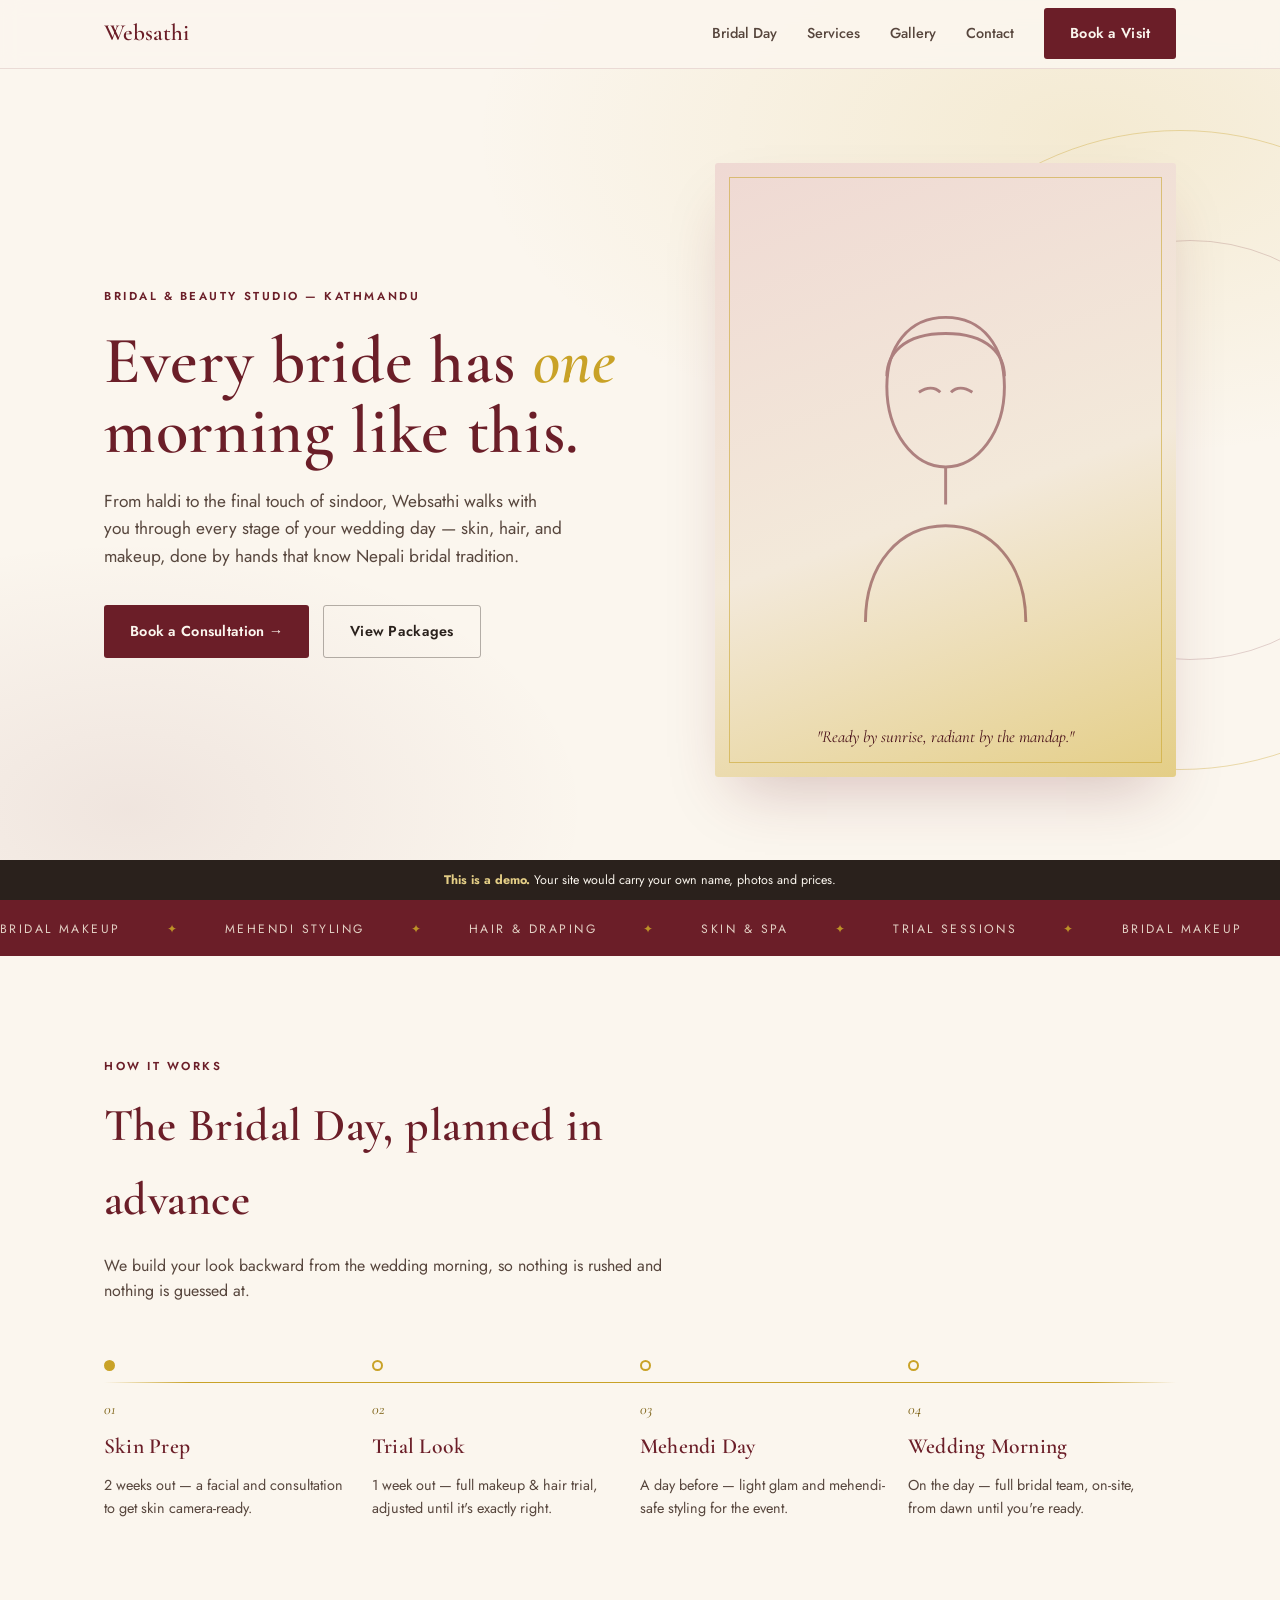
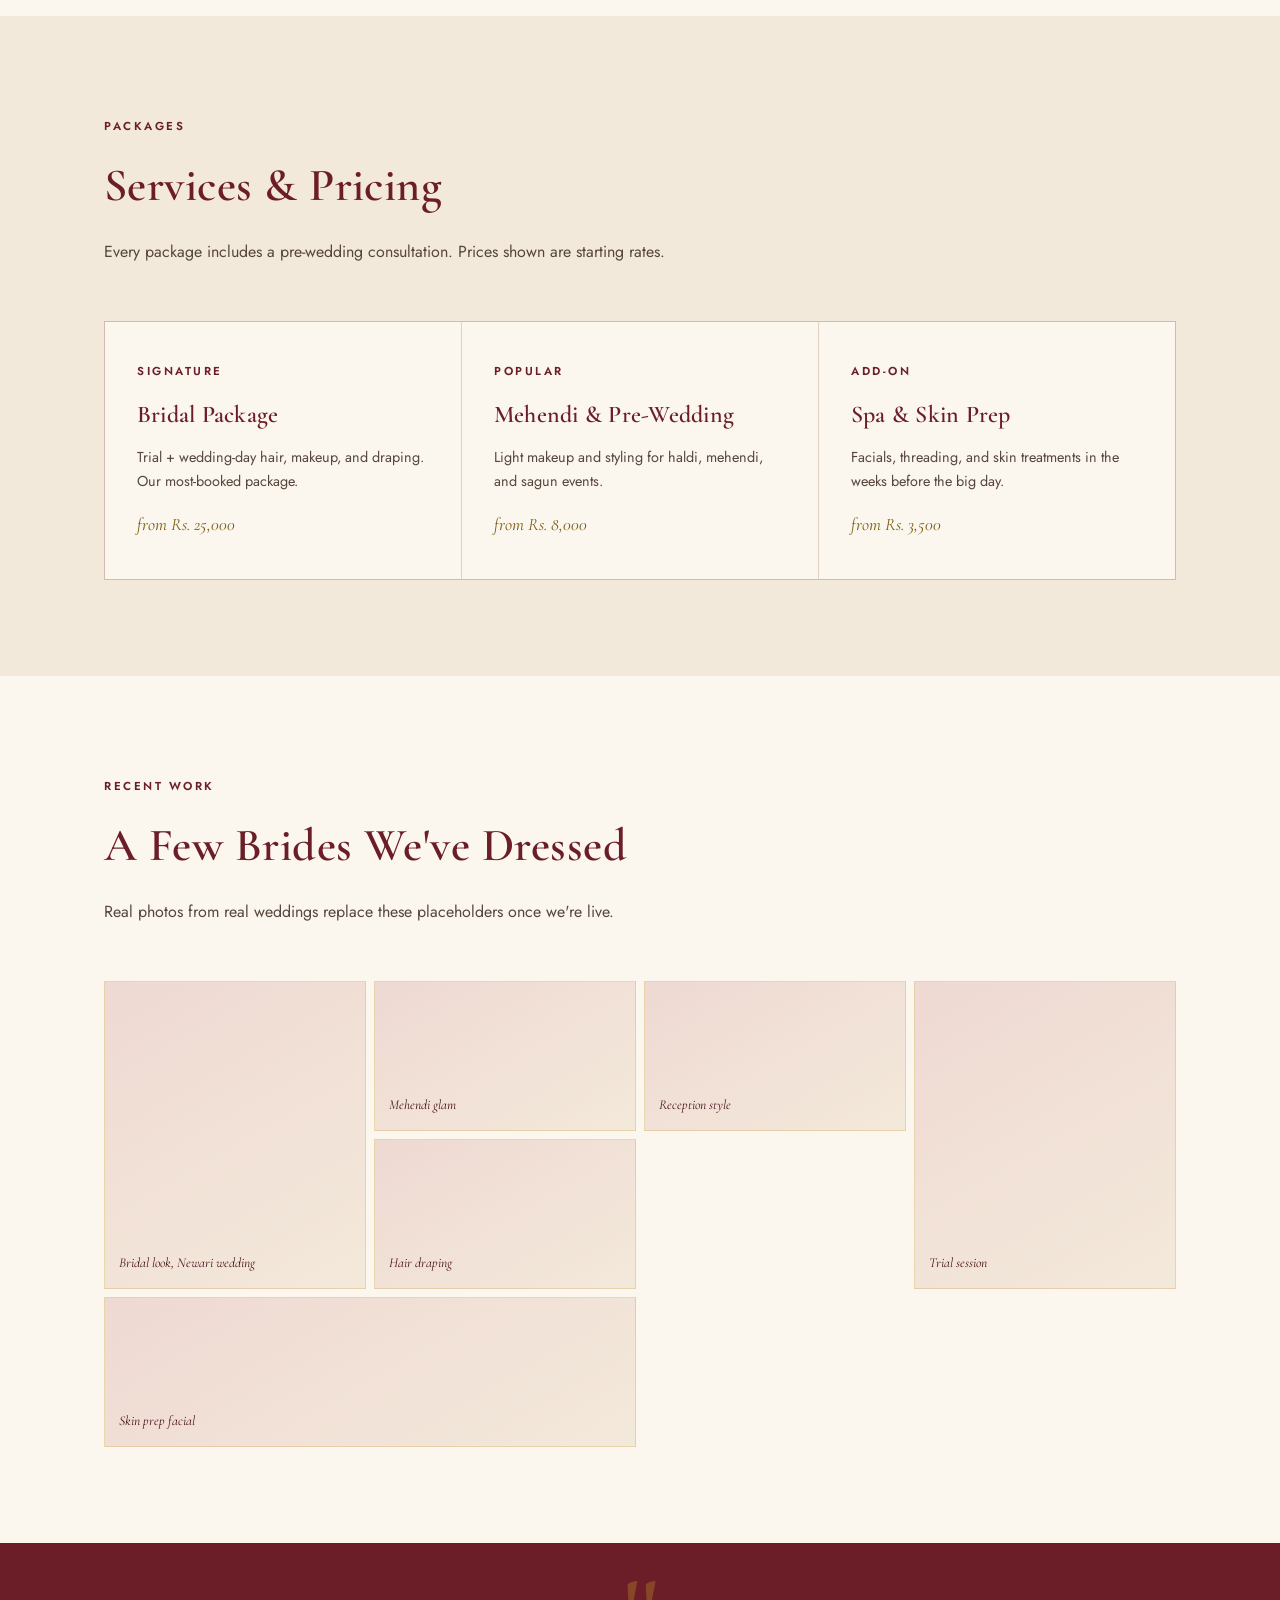
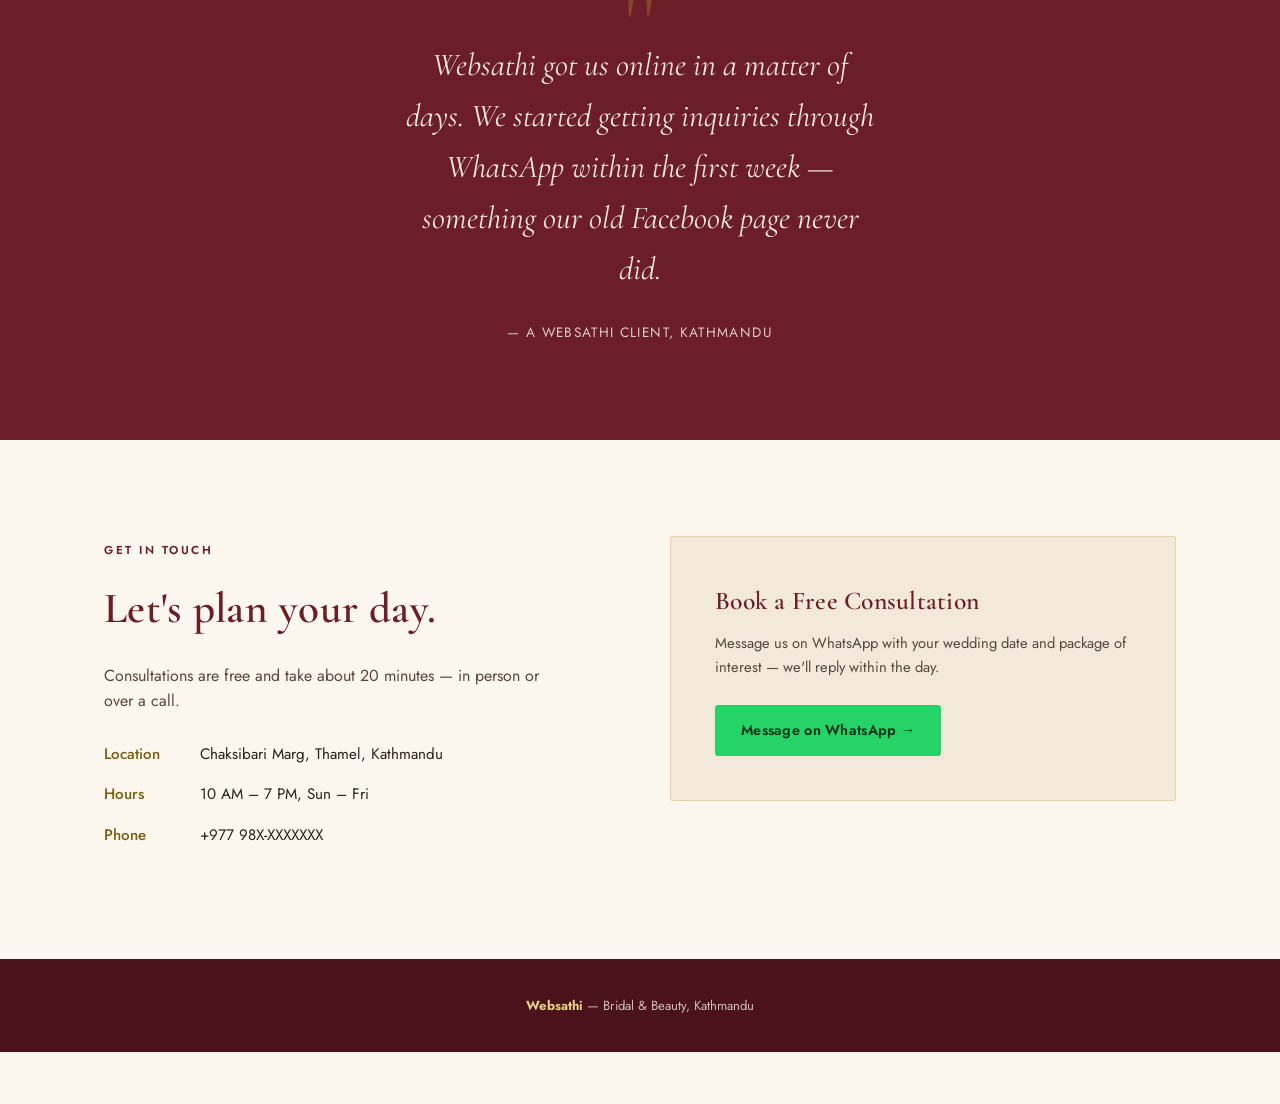
==== index.html @ e90a273a "Rebuild the demo sites on a shared design and motion system The four sites had drifted into four cop" ====
<!DOCTYPE html>
<html lang="en">
<head>
<meta charset="UTF-8">
<meta name="viewport" content="width=device-width, initial-scale=1.0">
<title>Websathi — Bridal &amp; Beauty, Kathmandu</title>
<meta name="description" content="Bridal makeup, hair and skin prep in Kathmandu. Book a free consultation on WhatsApp.">
<meta property="og:type" content="website">
<meta property="og:title" content="Websathi — Bridal &amp; Beauty, Kathmandu">
<meta property="og:description" content="Bridal makeup, hair and skin prep in Kathmandu. Book a free consultation on WhatsApp.">
<meta property="og:url" content="https://utkarshsinghug22-hash.github.io/websathi-demo/">
<meta property="og:image" content="https://utkarshsinghug22-hash.github.io/websathi-demo/preview.png">
<meta property="og:image:width" content="1200">
<meta property="og:image:height" content="630">
<meta property="og:locale" content="en_NP">
<meta name="twitter:card" content="summary_large_image">
<meta name="twitter:title" content="Websathi — Bridal &amp; Beauty, Kathmandu">
<meta name="twitter:description" content="Bridal makeup, hair and skin prep in Kathmandu. Book a free consultation on WhatsApp.">
<meta name="twitter:image" content="https://utkarshsinghug22-hash.github.io/websathi-demo/preview.png">
<meta name="theme-color" content="#6B1E28">
<link rel="icon" href="data:image/svg+xml,<svg xmlns='http://www.w3.org/2000/svg' viewBox='0 0 32 32'><rect width='32' height='32' rx='6' fill='%236B1E28'/><text x='16' y='23' font-size='19' font-family='Georgia,serif' fill='%23C9A227' text-anchor='middle'>W</text></svg>">
<link rel="preconnect" href="https://fonts.googleapis.com">
<link rel="preconnect" href="https://fonts.gstatic.com" crossorigin>
<link href="https://fonts.googleapis.com/css2?family=Cormorant+Garamond:ital,wght@0,400;0,500;0,600;1,500&family=Jost:wght@300;400;500;600&display=swap" rel="stylesheet">
<link rel="stylesheet" href="assets/websathi.css">
<style>
  :root{
    /* Palette — wine and gold, the colours of a Nepali wedding invitation. */
    --accent:#C9A227;
    /* Same gold, dark enough to read at 15px. The bright gold measured
       2.25:1 on ivory — fine as a 1px rule, not as text. */
    --accent-text:#7A5E10;
    --accent-soft:#E4CE86;
    --accent-deep:#6B1E28;
    --accent-deepest:#4A121A;
    --surface:#FBF6EE;
    --surface-warm:#F3E9DA;
    --surface-blur:rgba(251,246,238,.9);
    --blush:#EFD9D3;
    --ink:#2A211C;
    /* Was opacity on --ink, which dropped body copy under 4.5:1.
       A real colour keeps the tone and passes contrast. */
    --ink-soft:#57463D;
    --hairline:rgba(107,30,40,.12);
    --hairline-strong:rgba(42,33,28,.34);
  }
  body{background:var(--surface);color:var(--ink);font-family:'Jost',sans-serif;}
  h1,h2,h3{font-family:'Cormorant Garamond',serif;font-weight:600;letter-spacing:.01em;}
  .logo{font-family:'Cormorant Garamond',serif;font-size:1.45rem;font-weight:600;color:var(--accent-deep);}
  .logo span{color:var(--accent);}

  .hero{
    position:relative;display:flex;align-items:center;
    min-height:100svh;               /* svh, not vh — vh is wrong under the iOS address bar */
    padding:112px 0 72px;overflow:hidden;
    background:
      radial-gradient(ellipse 80% 60% at 85% 15%, rgba(201,162,39,.14), transparent 60%),
      radial-gradient(ellipse 60% 50% at 10% 90%, rgba(107,30,40,.08), transparent 60%),
      var(--surface);
  }
  .hero-ring{
    position:absolute;width:640px;height:640px;
    border:1px solid rgba(201,162,39,.35);border-radius:50%;
    right:-220px;top:50%;transform:translateY(-50%) scale(.9);
    opacity:0;animation:ringIn 1.2s var(--ease-out) .2s forwards;
  }
  .hero-ring.small{width:420px;height:420px;right:-120px;
    border-color:rgba(107,30,40,.18);animation-delay:.35s;}
  @keyframes ringIn{to{opacity:1;transform:translateY(-50%) scale(1);}}

  .hero-grid{display:grid;grid-template-columns:1.1fr .9fr;gap:48px;align-items:center;position:relative;z-index:2;}
  .hero h1{font-size:clamp(2.5rem,5.2vw,4.4rem);line-height:1.05;color:var(--accent-deep);margin:18px 0 22px;}
  .hero h1 em{font-style:italic;color:var(--accent);}
  .lede{font-size:1.08rem;color:var(--ink-soft);max-width:46ch;margin-bottom:34px;}

  /* The placeholder earns its space by suggesting a portrait rather than
     sitting empty — a blank rectangle is the weakest possible answer to
     "would my salon look good on this?". */
  .hero-visual{
    position:relative;aspect-ratio:3/4;border-radius:3px;overflow:hidden;
    background:linear-gradient(160deg,var(--blush) 0%,var(--surface-warm) 55%,var(--accent-soft) 100%);
    box-shadow:0 30px 60px -20px rgba(107,30,40,.25);
    display:flex;align-items:flex-end;justify-content:center;
  }
  .hero-visual::before{content:'';position:absolute;inset:14px;border:1px solid rgba(201,162,39,.55);z-index:2;}
  .hero-figure{position:absolute;inset:0;display:grid;place-items:center;opacity:.5;}
  .hero-figure svg{width:58%;height:auto;color:var(--accent-deep);}
  .hero-visual-caption{
    font-family:'Cormorant Garamond',serif;font-style:italic;font-size:1.05rem;
    color:var(--accent-deepest);padding:26px;text-align:center;position:relative;z-index:3;
  }

  .strip{background:var(--accent-deep);color:var(--surface-warm);}
  .strip-inner span{opacity:.88;}
  .strip-inner span::after{content:'✦';margin-left:46px;color:var(--accent);}

  .section-head{max-width:60ch;margin-bottom:56px;}
  .section-head h2{font-size:clamp(2rem,3.6vw,2.9rem);color:var(--accent-deep);margin-top:12px;}
  .section-head p{color:var(--ink-soft);margin-top:16px;}

  .timeline{position:relative;display:grid;grid-template-columns:repeat(4,1fr);}
  .timeline::before{content:'';position:absolute;top:22px;left:0;right:0;height:1px;
    background:linear-gradient(90deg,transparent,var(--accent) 8%,var(--accent) 92%,transparent);}
  .tl-item{position:relative;padding-right:20px;}
  .tl-dot{width:11px;height:11px;border-radius:50%;background:var(--surface);
    border:2px solid var(--accent);position:relative;z-index:2;margin-bottom:26px;}
  .tl-item:first-child .tl-dot{background:var(--accent);}
  .tl-num{font-family:'Cormorant Garamond',serif;font-style:italic;color:var(--accent-text);font-size:.95rem;}
  .tl-item h3{font-size:1.35rem;color:var(--accent-deep);margin:8px 0 10px;}
  .tl-item p{font-size:.9rem;color:var(--ink-soft);}

  .services{display:grid;grid-template-columns:repeat(3,1fr);gap:1px;
    background:var(--hairline);border:1px solid var(--hairline);}
  .service-card{background:var(--surface);padding:40px 32px;
    transition:background-color var(--dur-hover) var(--ease-out);}
  @media (hover:hover) and (pointer:fine){.service-card:hover{background:var(--surface-warm);}}
  .service-card .eyebrow{margin-bottom:16px;display:block;}
  .service-card h3{font-size:1.5rem;color:var(--accent-deep);margin-bottom:12px;}
  .service-card p{font-size:.9rem;color:var(--ink-soft);margin-bottom:18px;}
  .service-price{font-family:'Cormorant Garamond',serif;font-size:1.1rem;color:var(--accent-text);font-style:italic;}

  .gallery{display:grid;grid-template-columns:repeat(4,1fr);grid-auto-rows:150px;gap:8px;}
  .g-block{background:linear-gradient(150deg,var(--blush),var(--surface-warm));
    display:flex;align-items:flex-end;padding:14px;
    font-family:'Cormorant Garamond',serif;font-style:italic;color:var(--accent-deepest);
    font-size:.85rem;border:1px solid rgba(201,162,39,.25);}
  .g-block:nth-child(1){grid-row:span 2;}
  .g-block:nth-child(4){grid-row:span 2;}
  .g-block:nth-child(6){grid-column:span 2;}

  .testimonial{background:var(--accent-deep);color:var(--surface-warm);padding:96px 0;text-align:center;position:relative;}
  .testimonial::before{content:'"';font-family:'Cormorant Garamond',serif;font-size:8rem;
    color:var(--accent);opacity:.3;position:absolute;top:16px;left:50%;transform:translateX(-50%);line-height:1;}
  .testimonial blockquote{font-family:'Cormorant Garamond',serif;font-style:italic;
    font-size:clamp(1.4rem,2.6vw,2rem);max-width:34ch;margin:0 auto 24px;position:relative;z-index:2;}
  .testimonial cite{font-size:.85rem;letter-spacing:.1em;text-transform:uppercase;opacity:.85;font-style:normal;}

  .contact-grid{display:grid;grid-template-columns:1fr 1fr;gap:60px;align-items:start;}
  .contact-info h2{color:var(--accent-deep);font-size:clamp(2rem,3.4vw,2.7rem);margin:12px 0 20px;}
  .contact-info p{color:var(--ink-soft);margin-bottom:28px;max-width:44ch;}
  .info-line{display:flex;gap:14px;margin-bottom:16px;font-size:.95rem;}
  .info-line .lbl{color:var(--accent-text);font-weight:500;min-width:82px;}
  .contact-card{background:var(--surface-warm);border:1px solid rgba(201,162,39,.3);padding:44px;border-radius:3px;}
  .contact-card h3{color:var(--accent-deep);font-size:1.6rem;margin-bottom:10px;}
  .contact-card p{color:var(--ink-soft);font-size:.92rem;margin-bottom:26px;}

  footer{background:var(--accent-deepest);color:rgba(251,246,238,.75);padding:36px 0;text-align:center;font-size:.82rem;}
  footer strong{color:var(--accent-soft);}

  @media(max-width:860px){
    /* The headline leads on mobile. Previously the visual was order:-1, so a
       phone opened on an empty decorative panel with the h1 below the fold —
       and a phone is where every one of these links is opened. */
    .hero{min-height:auto;padding:104px 0 56px;}
    .hero-grid{grid-template-columns:1fr;gap:36px;}
    .hero-visual{max-width:320px;margin:0;}
    .hero-ring{display:none;}
    .timeline{grid-template-columns:1fr 1fr;row-gap:36px;}
    .timeline::before{display:none;}
    .services{grid-template-columns:1fr;}
    .gallery{grid-template-columns:repeat(2,1fr);}
    .g-block:nth-child(6){grid-column:span 1;}
    .contact-grid{grid-template-columns:1fr;gap:40px;}
    .contact-card{padding:32px;}
  }
  @media (prefers-reduced-motion:reduce){
    /* Without this the rings stay at opacity:0 forever. */
    .hero-ring{animation:none;opacity:1;transform:translateY(-50%) scale(1);}
  }
</style>
</head>
<body>

<header>
  <div class="wrap nav">
    <div class="logo">Websathi</div>
    <button class="nav-toggle" aria-label="Menu" aria-expanded="false" aria-controls="nav-links">
      <svg class="icon-open" viewBox="0 0 24 24" fill="none" stroke="currentColor" stroke-width="1.8" stroke-linecap="round"><path d="M3 6h18M3 12h18M3 18h18"/></svg>
      <svg class="icon-close" viewBox="0 0 24 24" fill="none" stroke="currentColor" stroke-width="1.8" stroke-linecap="round"><path d="M6 6l12 12M18 6L6 18"/></svg>
    </button>
    <nav class="nav-links" id="nav-links">
      <a href="#bridal-day">Bridal Day</a>
      <a href="#services">Services</a>
      <a href="#gallery">Gallery</a>
      <a href="#contact">Contact</a>
      <a href="#contact" class="btn btn-solid">Book a Visit</a>
    </nav>
  </div>
</header>

<section class="hero">
  <div class="hero-ring"></div>
  <div class="hero-ring small"></div>
  <div class="wrap hero-grid">
    <div>
      <span class="eyebrow">Bridal &amp; Beauty Studio — Kathmandu</span>
      <h1>Every bride has <em>one</em> morning like this.</h1>
      <p class="lede">From haldi to the final touch of sindoor, Websathi walks with you through every stage of your wedding day — skin, hair, and makeup, done by hands that know Nepali bridal tradition.</p>
      <div style="display:flex;gap:14px;flex-wrap:wrap;">
        <a href="#contact" class="btn btn-solid">Book a Consultation →</a>
        <a href="#services" class="btn btn-ghost">View Packages</a>
      </div>
    </div>
    <div class="hero-visual">
      <div class="hero-figure" aria-hidden="true">
        <svg viewBox="0 0 100 130" fill="none" stroke="currentColor" stroke-width="1.1">
          <path d="M50 8c14 0 22 11 22 26 0 17-10 30-22 30S28 51 28 34C28 19 36 8 50 8Z"/>
          <path d="M28 30c0-8 6-16 22-16s22 8 22 16"/>
          <path d="M50 64v14M20 122c0-22 13-36 30-36s30 14 30 36"/>
          <path d="M40 36c3-2 6-2 8 0M52 36c2-2 5-2 8 0"/>
        </svg>
      </div>
      <div class="hero-visual-caption">"Ready by sunrise, radiant by the mandap."</div>
    </div>
  </div>
</section>

<div class="strip">
  <div class="strip-inner">
    <span>Bridal Makeup</span><span>Mehendi Styling</span><span>Hair &amp; Draping</span><span>Skin &amp; Spa</span><span>Trial Sessions</span>
    <span>Bridal Makeup</span><span>Mehendi Styling</span><span>Hair &amp; Draping</span><span>Skin &amp; Spa</span><span>Trial Sessions</span>
  </div>
</div>

<section id="bridal-day">
  <div class="wrap">
    <div class="section-head" data-reveal>
      <span class="eyebrow">How it works</span>
      <h2>The Bridal Day, planned in advance</h2>
      <p>We build your look backward from the wedding morning, so nothing is rushed and nothing is guessed at.</p>
    </div>
    <div class="timeline">
      <div class="tl-item" data-reveal><div class="tl-dot"></div><div class="tl-num">01</div><h3>Skin Prep</h3><p>2 weeks out — a facial and consultation to get skin camera-ready.</p></div>
      <div class="tl-item" data-reveal><div class="tl-dot"></div><div class="tl-num">02</div><h3>Trial Look</h3><p>1 week out — full makeup &amp; hair trial, adjusted until it's exactly right.</p></div>
      <div class="tl-item" data-reveal><div class="tl-dot"></div><div class="tl-num">03</div><h3>Mehendi Day</h3><p>A day before — light glam and mehendi-safe styling for the event.</p></div>
      <div class="tl-item" data-reveal><div class="tl-dot"></div><div class="tl-num">04</div><h3>Wedding Morning</h3><p>On the day — full bridal team, on-site, from dawn until you're ready.</p></div>
    </div>
  </div>
</section>

<section id="services" style="background:var(--surface-warm);">
  <div class="wrap">
    <div class="section-head" data-reveal>
      <span class="eyebrow">Packages</span>
      <h2>Services &amp; Pricing</h2>
      <p>Every package includes a pre-wedding consultation. Prices shown are starting rates.</p>
    </div>
    <div class="services">
      <div class="service-card" data-reveal><span class="eyebrow">Signature</span><h3>Bridal Package</h3><p>Trial + wedding-day hair, makeup, and draping. Our most-booked package.</p><div class="service-price">from Rs. 25,000</div></div>
      <div class="service-card" data-reveal><span class="eyebrow">Popular</span><h3>Mehendi &amp; Pre-Wedding</h3><p>Light makeup and styling for haldi, mehendi, and sagun events.</p><div class="service-price">from Rs. 8,000</div></div>
      <div class="service-card" data-reveal><span class="eyebrow">Add-on</span><h3>Spa &amp; Skin Prep</h3><p>Facials, threading, and skin treatments in the weeks before the big day.</p><div class="service-price">from Rs. 3,500</div></div>
    </div>
  </div>
</section>

<section id="gallery">
  <div class="wrap">
    <div class="section-head" data-reveal>
      <span class="eyebrow">Recent Work</span>
      <h2>A Few Brides We've Dressed</h2>
      <p>Real photos from real weddings replace these placeholders once we're live.</p>
    </div>
    <div class="gallery">
      <div class="g-block" data-reveal>Bridal look, Newari wedding</div>
      <div class="g-block" data-reveal>Mehendi glam</div>
      <div class="g-block" data-reveal>Reception style</div>
      <div class="g-block" data-reveal>Trial session</div>
      <div class="g-block" data-reveal>Hair draping</div>
      <div class="g-block" data-reveal>Skin prep facial</div>
    </div>
  </div>
</section>

<div class="testimonial">
  <div class="wrap">
    <blockquote>Websathi got us online in a matter of days. We started getting inquiries through WhatsApp within the first week — something our old Facebook page never did.</blockquote>
    <cite>— A Websathi Client, Kathmandu</cite>
  </div>
</div>

<section id="contact">
  <div class="wrap contact-grid">
    <div class="contact-info" data-reveal>
      <span class="eyebrow">Get in touch</span>
      <h2>Let's plan your day.</h2>
      <p>Consultations are free and take about 20 minutes — in person or over a call.</p>
      <div class="info-line"><span class="lbl">Location</span><span>Chaksibari Marg, Thamel, Kathmandu</span></div>
      <div class="info-line"><span class="lbl">Hours</span><span>10 AM – 7 PM, Sun – Fri</span></div>
      <div class="info-line"><span class="lbl">Phone</span><span>+977 98X-XXXXXXX</span></div>
    </div>
    <div class="contact-card" data-reveal>
      <h3>Book a Free Consultation</h3>
      <p>Message us on WhatsApp with your wedding date and package of interest — we'll reply within the day.</p>
      <a class="btn btn-wa" target="_blank" rel="noopener"
         href="https://wa.me/9779863336100?text=Hi%20Websathi%20%E2%80%94%20I%20saw%20the%20bridal%20demo%20site%20and%20I%27d%20like%20one%20for%20my%20business.">Message on WhatsApp →</a>
    </div>
  </div>
</section>

<footer>
  <div class="wrap"><strong>Websathi</strong> — Bridal &amp; Beauty, Kathmandu</div>
</footer>

<div class="demo-banner">
  <strong>This is a demo.</strong> Your site would carry your own name, photos and prices.
</div>

<script src="assets/websathi.js" defer></script>
</body>
</html>
---- assets/websathi.css ----
/* ============================================================================
   Websathi — shared foundation for every demo site.

   Each site supplies its own palette and type via the tokens in the
   :root block of its own <style>. Everything structural and every piece of
   motion lives here, once, so a craft fix lands on all sites at the same time.

   Motion rules encoded here:
   - enter/exit easing is ease-out; nothing uses ease-in
   - every pressable element answers a press within 130ms
   - hover is gated behind a real pointer, so a tap on a phone does not
     leave an element stuck in its hover state
   - reduced motion removes movement, not meaning
   ========================================================================= */

:root{
  /* Stronger than the built-in curves, which are too weak to read as
     intentional. Source: easing.dev */
  --ease-out:cubic-bezier(0.23,1,0.32,1);
  --ease-in-out:cubic-bezier(0.77,0,0.175,1);

  --dur-press:130ms;   /* button press — must feel instant */
  --dur-hover:200ms;   /* colour and border shifts */
  --dur-reveal:420ms;  /* on-scroll entrance, seen once per visit */

  --wa-green:#25D366;
  --wa-ink:#06331A;
}

*{margin:0;padding:0;box-sizing:border-box;}
html{scroll-behavior:smooth;-webkit-text-size-adjust:100%;}
body{line-height:1.6;overflow-x:hidden;-webkit-font-smoothing:antialiased;}
a{color:inherit;text-decoration:none;}
img{max-width:100%;display:block;}
button{font:inherit;color:inherit;background:none;border:none;cursor:pointer;}
:focus-visible{outline:2px solid currentColor;outline-offset:3px;border-radius:2px;}

.wrap{max-width:1120px;margin:0 auto;padding:0 24px;}
section{padding:96px 0;}
@media(max-width:720px){section{padding:64px 0;}}

.eyebrow{
  font-size:.72rem;letter-spacing:.22em;text-transform:uppercase;
  font-weight:600;
  /* The deep accent, not the bright one. At 12px uppercase the bright accent
     measured 2.4:1 on cream — the label above every section heading on every
     site, failing AA together. */
  color:var(--accent-deep);
}

/* --- header ---------------------------------------------------------- */
header{
  position:fixed;top:0;left:0;right:0;z-index:50;
  background:var(--surface-blur);
  backdrop-filter:blur(10px);-webkit-backdrop-filter:blur(10px);
  border-bottom:1px solid var(--hairline);
}
.nav{display:flex;align-items:center;justify-content:space-between;height:68px;}
.nav-links{display:flex;gap:30px;align-items:center;font-size:.9rem;font-weight:500;}

/* --- buttons ---------------------------------------------------------- */
/* Only transform and opacity are animated; both skip layout and paint. */
.btn{
  display:inline-flex;align-items:center;gap:8px;
  padding:14px 26px;border-radius:3px;
  font-weight:600;font-size:.9rem;letter-spacing:.02em;
  transition:transform var(--dur-press) var(--ease-out),
             background-color var(--dur-hover) var(--ease-out),
             border-color var(--dur-hover) var(--ease-out),
             color var(--dur-hover) var(--ease-out);
  will-change:transform;
}
/* Nothing here is optional. A button that does not answer a press reads as
   broken on a touch screen, where there is no hover state to fall back on. */
.btn:active{transform:scale(.97);}

.btn-solid{background:var(--accent-deep);color:var(--surface);}
.btn-ghost{border:1.5px solid var(--hairline-strong);color:var(--ink);}
.btn-wa{background:var(--wa-green);color:var(--wa-ink);}

/* Hover only where a real pointer exists. On a phone, :hover fires on tap
   and then sticks until the next tap somewhere else. */
@media (hover:hover) and (pointer:fine){
  .btn-solid:hover{background:var(--accent-deepest);}
  .btn-ghost:hover{background:var(--ink);color:var(--surface);border-color:var(--ink);}
  .btn-wa:hover{background:#1FBE5A;}
  .nav-links a:not(.btn):hover{color:var(--accent-deep);}
}

.nav-links a:not(.btn){
  color:var(--ink-soft);
  transition:color var(--dur-hover) var(--ease-out);
}

/* --- mobile navigation ------------------------------------------------ */
/* Previously a hamburger that was wired to nothing: on a phone the links
   were display:none and the button did no work, so there was no navigation
   at all. This is the surface most visitors actually use — every one of
   these links is opened from a WhatsApp message on a handset. */
.nav-toggle{display:none;width:44px;height:44px;align-items:center;justify-content:center;
  margin-right:-10px;color:var(--accent-deep);
  transition:transform var(--dur-press) var(--ease-out);}
.nav-toggle:active{transform:scale(.92);}
.nav-toggle svg{width:22px;height:22px;}
.nav-toggle .icon-close{display:none;}
.nav-toggle[aria-expanded="true"] .icon-open{display:none;}
.nav-toggle[aria-expanded="true"] .icon-close{display:block;}

@media(max-width:820px){
  .nav-toggle{display:flex;}
  .nav-links{
    position:absolute;top:68px;left:0;right:0;
    flex-direction:column;align-items:stretch;gap:0;
    background:var(--surface);
    border-bottom:1px solid var(--hairline);
    padding:8px 24px 20px;
    /* clip-path reveals the panel by uncovering it rather than sliding a
       box over the page — no layout shift, and it is interruptible. */
    clip-path:inset(0 0 100% 0);
    opacity:0;visibility:hidden;
    transition:clip-path 240ms var(--ease-out),
               opacity 180ms var(--ease-out),
               visibility 0s linear 240ms;
  }
  .nav-links[data-open="true"]{
    clip-path:inset(0 0 0 0);
    opacity:1;visibility:visible;
    transition:clip-path 260ms var(--ease-out),
               opacity 160ms var(--ease-out),
               visibility 0s;
  }
  .nav-links a{padding:14px 0;border-bottom:1px solid var(--hairline);}
  .nav-links a.btn{margin-top:14px;justify-content:center;border-bottom:none;}
}

/* --- marquee ---------------------------------------------------------- */
.strip{padding:15px 0;overflow:hidden;white-space:nowrap;}
.strip-inner{
  display:inline-flex;gap:46px;
  font-size:.76rem;letter-spacing:.2em;text-transform:uppercase;
  animation:strip-slide 30s linear infinite; /* constant motion → linear */
}
@keyframes strip-slide{from{transform:translateX(0);}to{transform:translateX(-50%);}}

/* --- scroll reveal ---------------------------------------------------- */
/* A prospect sees this page once, so a restrained entrance is worth its
   cost. The hidden state is applied by JS (html.js-reveal) and never by
   CSS alone — if the script fails, everything is simply visible. */
.js-reveal [data-reveal]{
  opacity:0;
  transform:translateY(10px);
  transition:opacity var(--dur-reveal) var(--ease-out),
             transform var(--dur-reveal) var(--ease-out);
}
.js-reveal [data-reveal].is-in{opacity:1;transform:none;}

/* --- demo banner ------------------------------------------------------ */
.demo-banner{
  position:fixed;bottom:0;left:0;right:0;z-index:60;
  background:var(--ink);color:var(--surface);
  padding:11px 20px;text-align:center;
  font-size:.78rem;line-height:1.45;
}
.demo-banner strong{color:var(--accent-soft);}
body{padding-bottom:52px;} /* keep the banner off the footer */
@media(max-width:520px){body{padding-bottom:66px;}}

/* --- accessibility ---------------------------------------------------- */
/* Reduced motion means less movement, not a dead page. Opacity and colour
   transitions stay because they carry meaning; travel and looping motion go.
   Critically, revealed content is forced visible — a blanket
   `animation:none` would strand anything that starts at opacity:0. */
@media (prefers-reduced-motion:reduce){
  html{scroll-behavior:auto;}
  .strip-inner{animation:none;}
  .js-reveal [data-reveal]{opacity:1;transform:none;transition:opacity 200ms ease;}
  .btn:active{transform:none;}
  .nav-links{transition:opacity 150ms ease,visibility 0s;}
  *{transition-duration:.01ms !important;animation-duration:.01ms !important;}
  .btn,.nav-links a:not(.btn){transition-duration:150ms !important;}
}
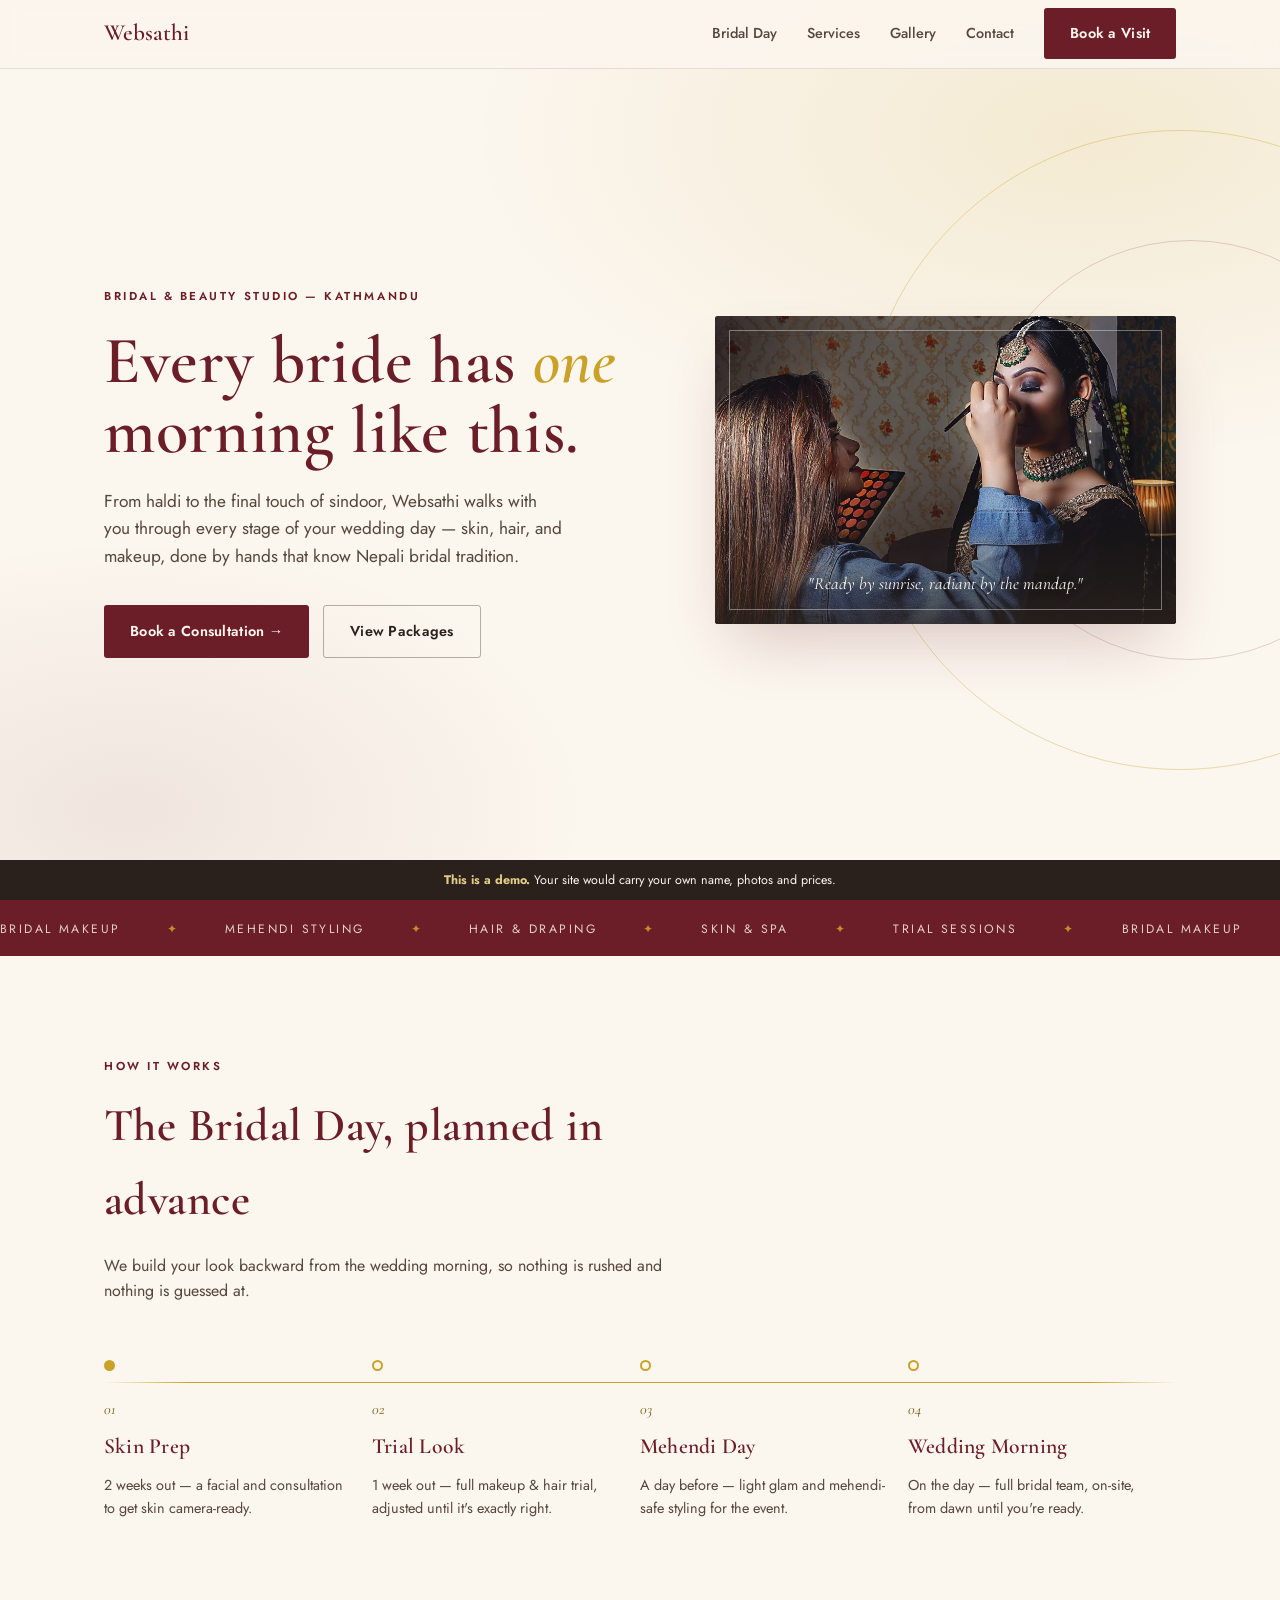
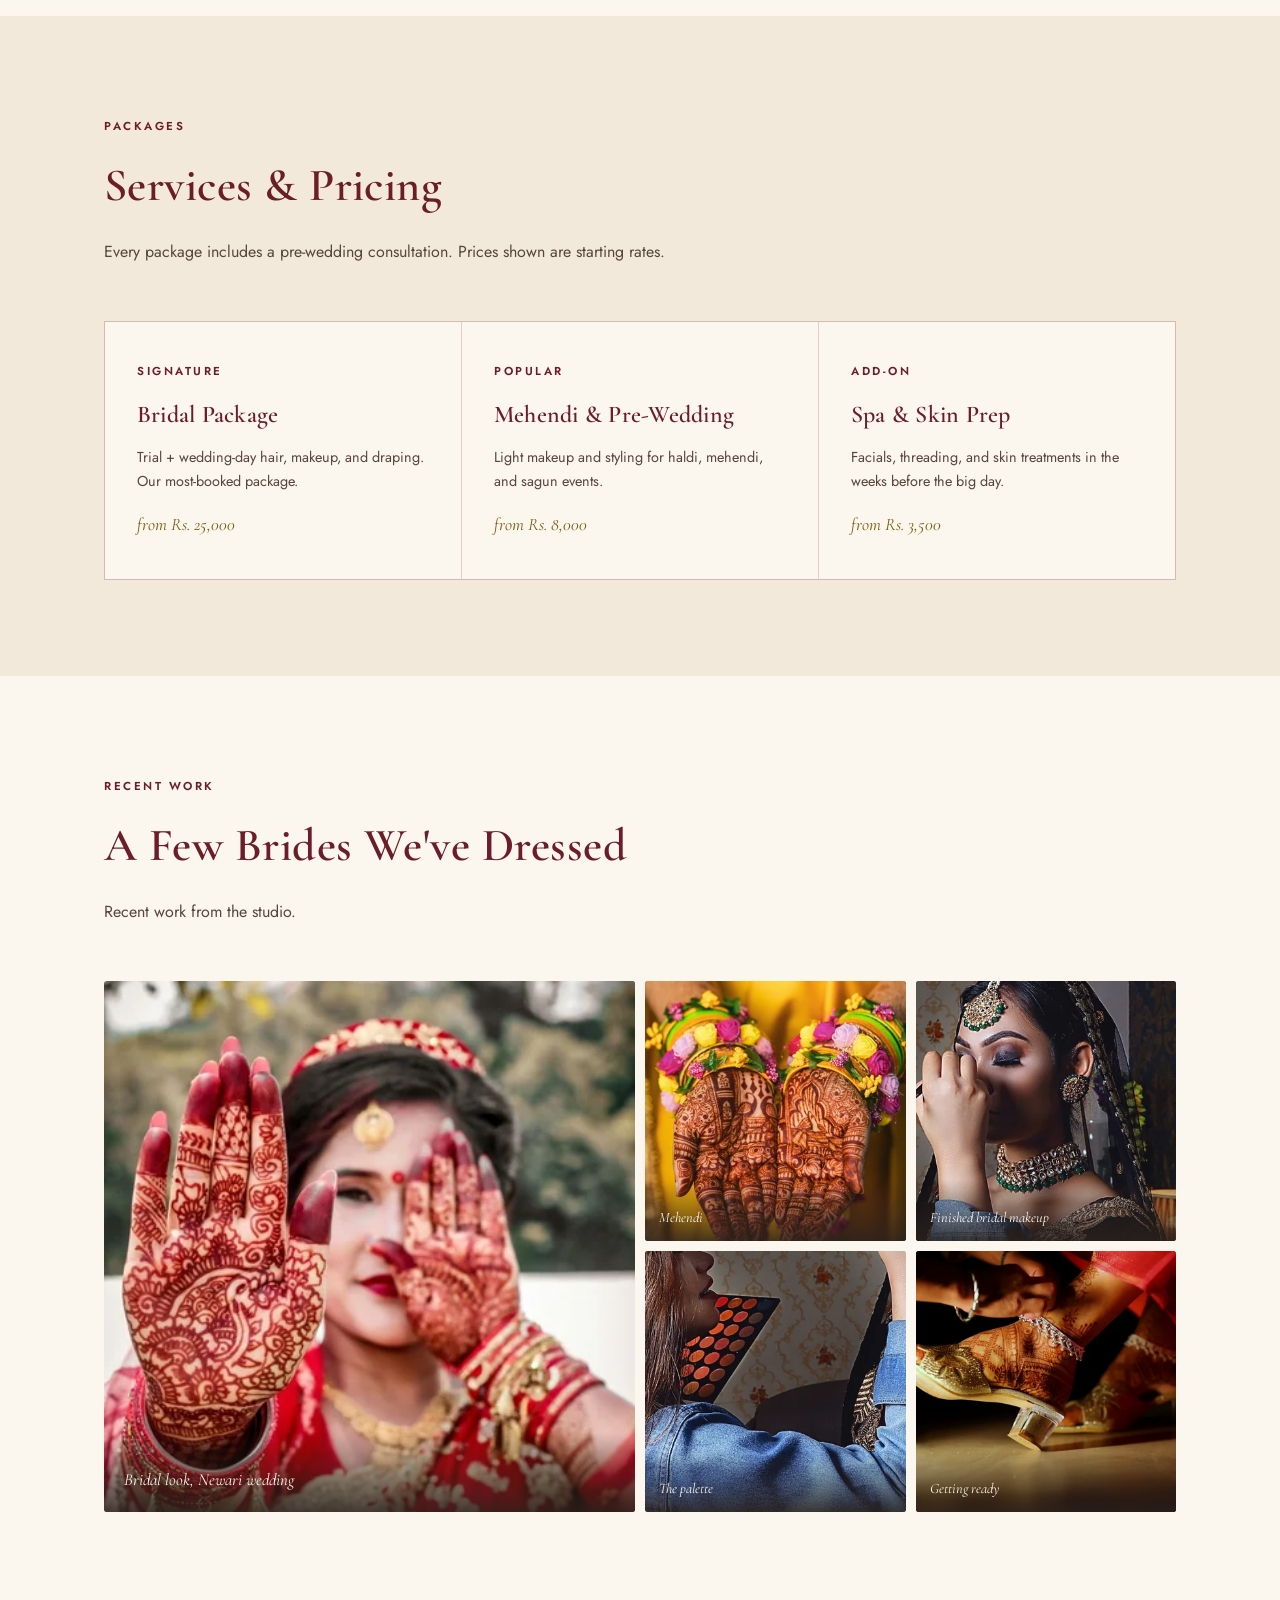
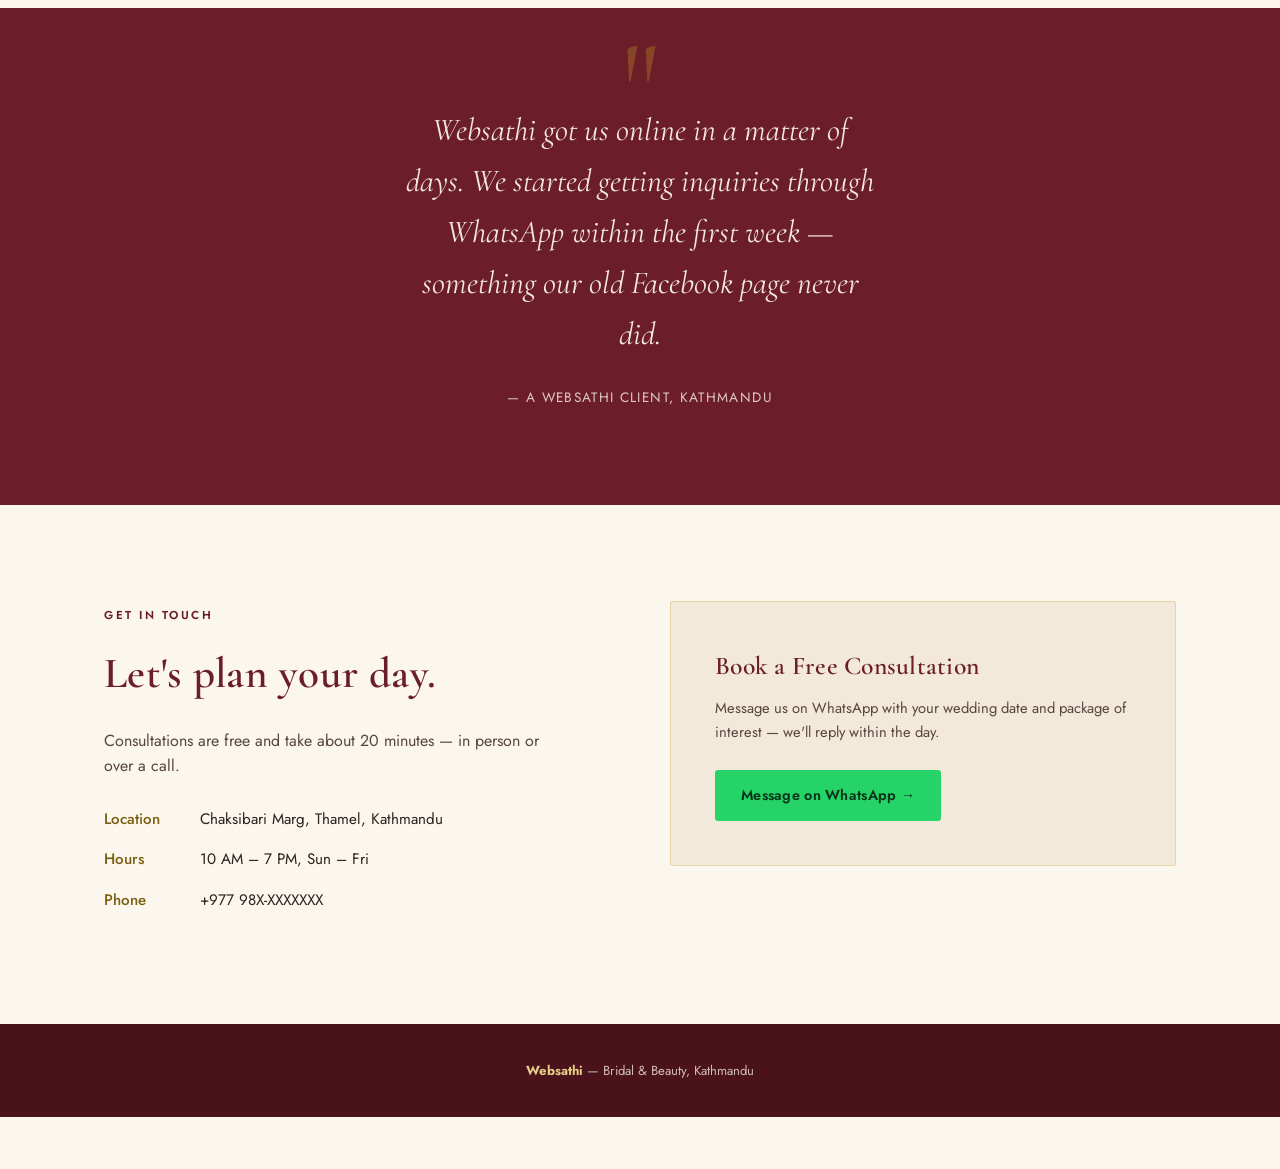
==== commit 5668d281: "Put real photographs into the beauty demo The demo that 66 of the 73 sendable leads see had no photo" ====
--- a/index.html
+++ b/index.html
@@ -9,14 +9,14 @@
 <meta property="og:title" content="Websathi — Bridal &amp; Beauty, Kathmandu">
 <meta property="og:description" content="Bridal makeup, hair and skin prep in Kathmandu. Book a free consultation on WhatsApp.">
 <meta property="og:url" content="https://utkarshsinghug22-hash.github.io/websathi-demo/">
-<meta property="og:image" content="https://utkarshsinghug22-hash.github.io/websathi-demo/preview.png">
+<meta property="og:image" content="https://utkarshsinghug22-hash.github.io/websathi-demo/preview.jpg">
 <meta property="og:image:width" content="1200">
 <meta property="og:image:height" content="630">
 <meta property="og:locale" content="en_NP">
 <meta name="twitter:card" content="summary_large_image">
 <meta name="twitter:title" content="Websathi — Bridal &amp; Beauty, Kathmandu">
 <meta name="twitter:description" content="Bridal makeup, hair and skin prep in Kathmandu. Book a free consultation on WhatsApp.">
-<meta name="twitter:image" content="https://utkarshsinghug22-hash.github.io/websathi-demo/preview.png">
+<meta name="twitter:image" content="https://utkarshsinghug22-hash.github.io/websathi-demo/preview.jpg">
 <meta name="theme-color" content="#6B1E28">
 <link rel="icon" href="data:image/svg+xml,<svg xmlns='http://www.w3.org/2000/svg' viewBox='0 0 32 32'><rect width='32' height='32' rx='6' fill='%236B1E28'/><text x='16' y='23' font-size='19' font-family='Georgia,serif' fill='%23C9A227' text-anchor='middle'>W</text></svg>">
 <link rel="preconnect" href="https://fonts.googleapis.com">
@@ -78,17 +78,19 @@
      "would my salon look good on this?". */
   .hero-visual{
     position:relative;aspect-ratio:3/4;border-radius:3px;overflow:hidden;
-    background:linear-gradient(160deg,var(--blush) 0%,var(--surface-warm) 55%,var(--accent-soft) 100%);
     box-shadow:0 30px 60px -20px rgba(107,30,40,.25);
-    display:flex;align-items:flex-end;justify-content:center;
-  }
-  .hero-visual::before{content:'';position:absolute;inset:14px;border:1px solid rgba(201,162,39,.55);z-index:2;}
-  .hero-figure{position:absolute;inset:0;display:grid;place-items:center;opacity:.5;}
-  .hero-figure svg{width:58%;height:auto;color:var(--accent-deep);}
+    margin:0;
+  }
+  /* Inset rule and caption scrim sit above the photograph. */
+  .hero-visual::before{content:'';position:absolute;inset:14px;border:1px solid rgba(251,246,238,.4);z-index:3;pointer-events:none;}
+  .hero-visual::after{content:'';position:absolute;left:0;right:0;bottom:0;height:52%;z-index:2;
+    background:linear-gradient(to top,rgba(42,33,28,.82),rgba(42,33,28,.25) 55%,transparent);}
   .hero-visual-caption{
-    font-family:'Cormorant Garamond',serif;font-style:italic;font-size:1.05rem;
-    color:var(--accent-deepest);padding:26px;text-align:center;position:relative;z-index:3;
-  }
+    position:absolute;left:0;right:0;bottom:0;z-index:4;
+    font-family:'Cormorant Garamond',serif;font-style:italic;font-size:1.08rem;
+    color:#FBF6EE;padding:26px 24px;text-align:center;text-shadow:0 1px 12px rgba(0,0,0,.4);
+  }
+  @media(min-width:861px){.hero-visual{aspect-ratio:3/2;}}
 
   .strip{background:var(--accent-deep);color:var(--surface-warm);}
   .strip-inner span{opacity:.88;}
@@ -119,14 +121,26 @@
   .service-card p{font-size:.9rem;color:var(--ink-soft);margin-bottom:18px;}
   .service-price{font-family:'Cormorant Garamond',serif;font-size:1.1rem;color:var(--accent-text);font-style:italic;}
 
-  .gallery{display:grid;grid-template-columns:repeat(4,1fr);grid-auto-rows:150px;gap:8px;}
-  .g-block{background:linear-gradient(150deg,var(--blush),var(--surface-warm));
-    display:flex;align-items:flex-end;padding:14px;
-    font-family:'Cormorant Garamond',serif;font-style:italic;color:var(--accent-deepest);
-    font-size:.85rem;border:1px solid rgba(201,162,39,.25);}
-  .g-block:nth-child(1){grid-row:span 2;}
-  .g-block:nth-child(4){grid-row:span 2;}
-  .g-block:nth-child(6){grid-column:span 2;}
+  .gallery{display:grid;grid-template-columns:repeat(4,1fr);gap:10px;}
+  .g-block{
+    position:relative;margin:0;aspect-ratio:1;border-radius:3px;overflow:hidden;
+  }
+  .g-block figcaption{
+    position:absolute;left:0;right:0;bottom:0;z-index:2;
+    padding:26px 14px 12px;
+    font-family:'Cormorant Garamond',serif;font-style:italic;font-size:.9rem;
+    color:#FBF6EE;
+    background:linear-gradient(to top,rgba(42,33,28,.86),transparent);
+  }
+  /* The first tile earns more room — it is the finished look, which is what a
+     bride is actually shopping for. */
+  .g-block:first-child{grid-column:span 2;grid-row:span 2;aspect-ratio:auto;}
+  .g-block:first-child figcaption{font-size:1.05rem;padding:34px 20px 18px;}
+  @media (hover:hover) and (pointer:fine){
+    .g-block img{transition:transform 500ms var(--ease-out);}
+    .g-block:hover img{transform:scale(1.04);}
+  }
+  @media (prefers-reduced-motion:reduce){.g-block:hover img{transform:none;}}
 
   .testimonial{background:var(--accent-deep);color:var(--surface-warm);padding:96px 0;text-align:center;position:relative;}
   .testimonial::before{content:'"';font-family:'Cormorant Garamond',serif;font-size:8rem;
@@ -159,7 +173,7 @@
     .timeline::before{display:none;}
     .services{grid-template-columns:1fr;}
     .gallery{grid-template-columns:repeat(2,1fr);}
-    .g-block:nth-child(6){grid-column:span 1;}
+    .g-block:first-child{grid-column:span 2;grid-row:auto;aspect-ratio:4/3;}
     .contact-grid{grid-template-columns:1fr;gap:40px;}
     .contact-card{padding:32px;}
   }
@@ -201,17 +215,19 @@
         <a href="#services" class="btn btn-ghost">View Packages</a>
       </div>
     </div>
-    <div class="hero-visual">
-      <div class="hero-figure" aria-hidden="true">
-        <svg viewBox="0 0 100 130" fill="none" stroke="currentColor" stroke-width="1.1">
-          <path d="M50 8c14 0 22 11 22 26 0 17-10 30-22 30S28 51 28 34C28 19 36 8 50 8Z"/>
-          <path d="M28 30c0-8 6-16 22-16s22 8 22 16"/>
-          <path d="M50 64v14M20 122c0-22 13-36 30-36s30 14 30 36"/>
-          <path d="M40 36c3-2 6-2 8 0M52 36c2-2 5-2 8 0"/>
-        </svg>
-      </div>
-      <div class="hero-visual-caption">"Ready by sunrise, radiant by the mandap."</div>
-    </div>
+    <figure class="hero-visual ph" style="background-image:url([data-uri])">
+      <picture>
+        <source media="(min-width:861px)" type="image/webp" srcset="assets/img/bride-wide-900.webp 900w, assets/img/bride-wide-1400.webp 1400w, assets/img/bride-wide-1800.webp 1800w" sizes="46vw">
+        <source media="(min-width:861px)" srcset="assets/img/bride-wide-900.jpg 900w, assets/img/bride-wide-1400.jpg 1400w, assets/img/bride-wide-1800.jpg 1800w" sizes="46vw">
+        <source type="image/webp" srcset="assets/img/bride-portrait-480.webp 480w, assets/img/bride-portrait-720.webp 720w, assets/img/bride-portrait-960.webp 960w" sizes="(max-width:520px) 92vw, 340px">
+        <img src="assets/img/bride-portrait-720.jpg"
+             srcset="assets/img/bride-portrait-480.jpg 480w, assets/img/bride-portrait-720.jpg 720w, assets/img/bride-portrait-960.jpg 960w"
+             sizes="(max-width:520px) 92vw, 340px"
+             width="1200" height="1600"
+             alt="A bride having bridal eye makeup applied, wearing kundan jewellery and a maang tikka.">
+      </picture>
+      <figcaption class="hero-visual-caption">"Ready by sunrise, radiant by the mandap."</figcaption>
+    </figure>
   </div>
 </section>
 
@@ -258,15 +274,54 @@
     <div class="section-head" data-reveal>
       <span class="eyebrow">Recent Work</span>
       <h2>A Few Brides We've Dressed</h2>
-      <p>Real photos from real weddings replace these placeholders once we're live.</p>
+      <p>Recent work from the studio.</p>
     </div>
     <div class="gallery">
-      <div class="g-block" data-reveal>Bridal look, Newari wedding</div>
-      <div class="g-block" data-reveal>Mehendi glam</div>
-      <div class="g-block" data-reveal>Reception style</div>
-      <div class="g-block" data-reveal>Trial session</div>
-      <div class="g-block" data-reveal>Hair draping</div>
-      <div class="g-block" data-reveal>Skin prep facial</div>
+      <figure class="g-block ph" data-reveal style="background-image:url([data-uri])">
+        <picture>
+          <source type="image/webp" srcset="assets/img/g-bridal-look-400.webp 400w, assets/img/g-bridal-look-700.webp 700w, assets/img/g-bridal-look-1000.webp 1000w" sizes="(max-width:860px) 46vw, 260px">
+          <img src="assets/img/g-bridal-look-700.jpg" srcset="assets/img/g-bridal-look-400.jpg 400w, assets/img/g-bridal-look-700.jpg 700w, assets/img/g-bridal-look-1000.jpg 1000w"
+               sizes="(max-width:860px) 46vw, 260px" loading="lazy" decoding="async"
+               width="1000" height="1000" alt="A bride in a red lehenga holding up hands covered in mehendi.">
+        </picture>
+        <figcaption>Bridal look, Newari wedding</figcaption>
+      </figure>
+      <figure class="g-block ph" data-reveal style="background-image:url([data-uri])">
+        <picture>
+          <source type="image/webp" srcset="assets/img/g-mehendi-400.webp 400w, assets/img/g-mehendi-700.webp 700w, assets/img/g-mehendi-1000.webp 1000w" sizes="(max-width:860px) 46vw, 260px">
+          <img src="assets/img/g-mehendi-700.jpg" srcset="assets/img/g-mehendi-400.jpg 400w, assets/img/g-mehendi-700.jpg 700w, assets/img/g-mehendi-1000.jpg 1000w"
+               sizes="(max-width:860px) 46vw, 260px" loading="lazy" decoding="async"
+               width="1000" height="1000" alt="Close view of both palms with intricate bridal mehendi and floral kalire.">
+        </picture>
+        <figcaption>Mehendi</figcaption>
+      </figure>
+      <figure class="g-block ph" data-reveal style="background-image:url([data-uri])">
+        <picture>
+          <source type="image/webp" srcset="assets/img/g-jewellery-400.webp 400w, assets/img/g-jewellery-700.webp 700w, assets/img/g-jewellery-1000.webp 1000w" sizes="(max-width:860px) 46vw, 260px">
+          <img src="assets/img/g-jewellery-700.jpg" srcset="assets/img/g-jewellery-400.jpg 400w, assets/img/g-jewellery-700.jpg 700w, assets/img/g-jewellery-1000.jpg 1000w"
+               sizes="(max-width:860px) 46vw, 260px" loading="lazy" decoding="async"
+               width="1000" height="1000" alt="A bride in finished bridal makeup with a kundan choker and jhumka earrings.">
+        </picture>
+        <figcaption>Finished bridal makeup</figcaption>
+      </figure>
+      <figure class="g-block ph" data-reveal style="background-image:url([data-uri])">
+        <picture>
+          <source type="image/webp" srcset="assets/img/g-palette-400.webp 400w, assets/img/g-palette-700.webp 700w, assets/img/g-palette-1000.webp 1000w" sizes="(max-width:860px) 46vw, 260px">
+          <img src="assets/img/g-palette-700.jpg" srcset="assets/img/g-palette-400.jpg 400w, assets/img/g-palette-700.jpg 700w, assets/img/g-palette-1000.jpg 1000w"
+               sizes="(max-width:860px) 46vw, 260px" loading="lazy" decoding="async"
+               width="1000" height="1000" alt="A makeup artist holding an eyeshadow palette during a bridal session.">
+        </picture>
+        <figcaption>The palette</figcaption>
+      </figure>
+      <figure class="g-block ph" data-reveal style="background-image:url([data-uri])">
+        <picture>
+          <source type="image/webp" srcset="assets/img/g-details-400.webp 400w, assets/img/g-details-700.webp 700w, assets/img/g-details-1000.webp 1000w" sizes="(max-width:860px) 46vw, 260px">
+          <img src="assets/img/g-details-700.jpg" srcset="assets/img/g-details-400.jpg 400w, assets/img/g-details-700.jpg 700w, assets/img/g-details-1000.jpg 1000w"
+               sizes="(max-width:860px) 46vw, 260px" loading="lazy" decoding="async"
+               width="1000" height="1000" alt="Bridal feet with mehendi, a silver payal and gold sandals.">
+        </picture>
+        <figcaption>Getting ready</figcaption>
+      </figure>
     </div>
   </div>
 </section>
--- a/assets/websathi.css
+++ b/assets/websathi.css
@@ -179,3 +179,26 @@
   *{transition-duration:.01ms !important;animation-duration:.01ms !important;}
   .btn,.nav-links a:not(.btn){transition-duration:150ms !important;}
 }
+
+/* --- photography ------------------------------------------------------ */
+/* Every photo sits in a wrapper carrying its own blurred 20px placeholder as
+   a background. The slot is therefore never empty and never collapses, so
+   nothing below it shifts when the real file arrives — which on Nepali mobile
+   data can be several seconds after first paint. */
+.ph{
+  position:relative;overflow:hidden;
+  background-size:cover;background-position:center;
+  background-color:var(--surface-warm);
+}
+.ph img{
+  width:100%;height:100%;object-fit:cover;display:block;
+  opacity:0;
+  transition:opacity 500ms var(--ease-out);
+}
+.ph img.is-loaded{opacity:1;}
+/* Without JS the image simply shows; the blur-up is an enhancement, not a gate. */
+.no-js .ph img{opacity:1;}
+
+@media (prefers-reduced-motion:reduce){
+  .ph img{transition:opacity 200ms ease;}
+}
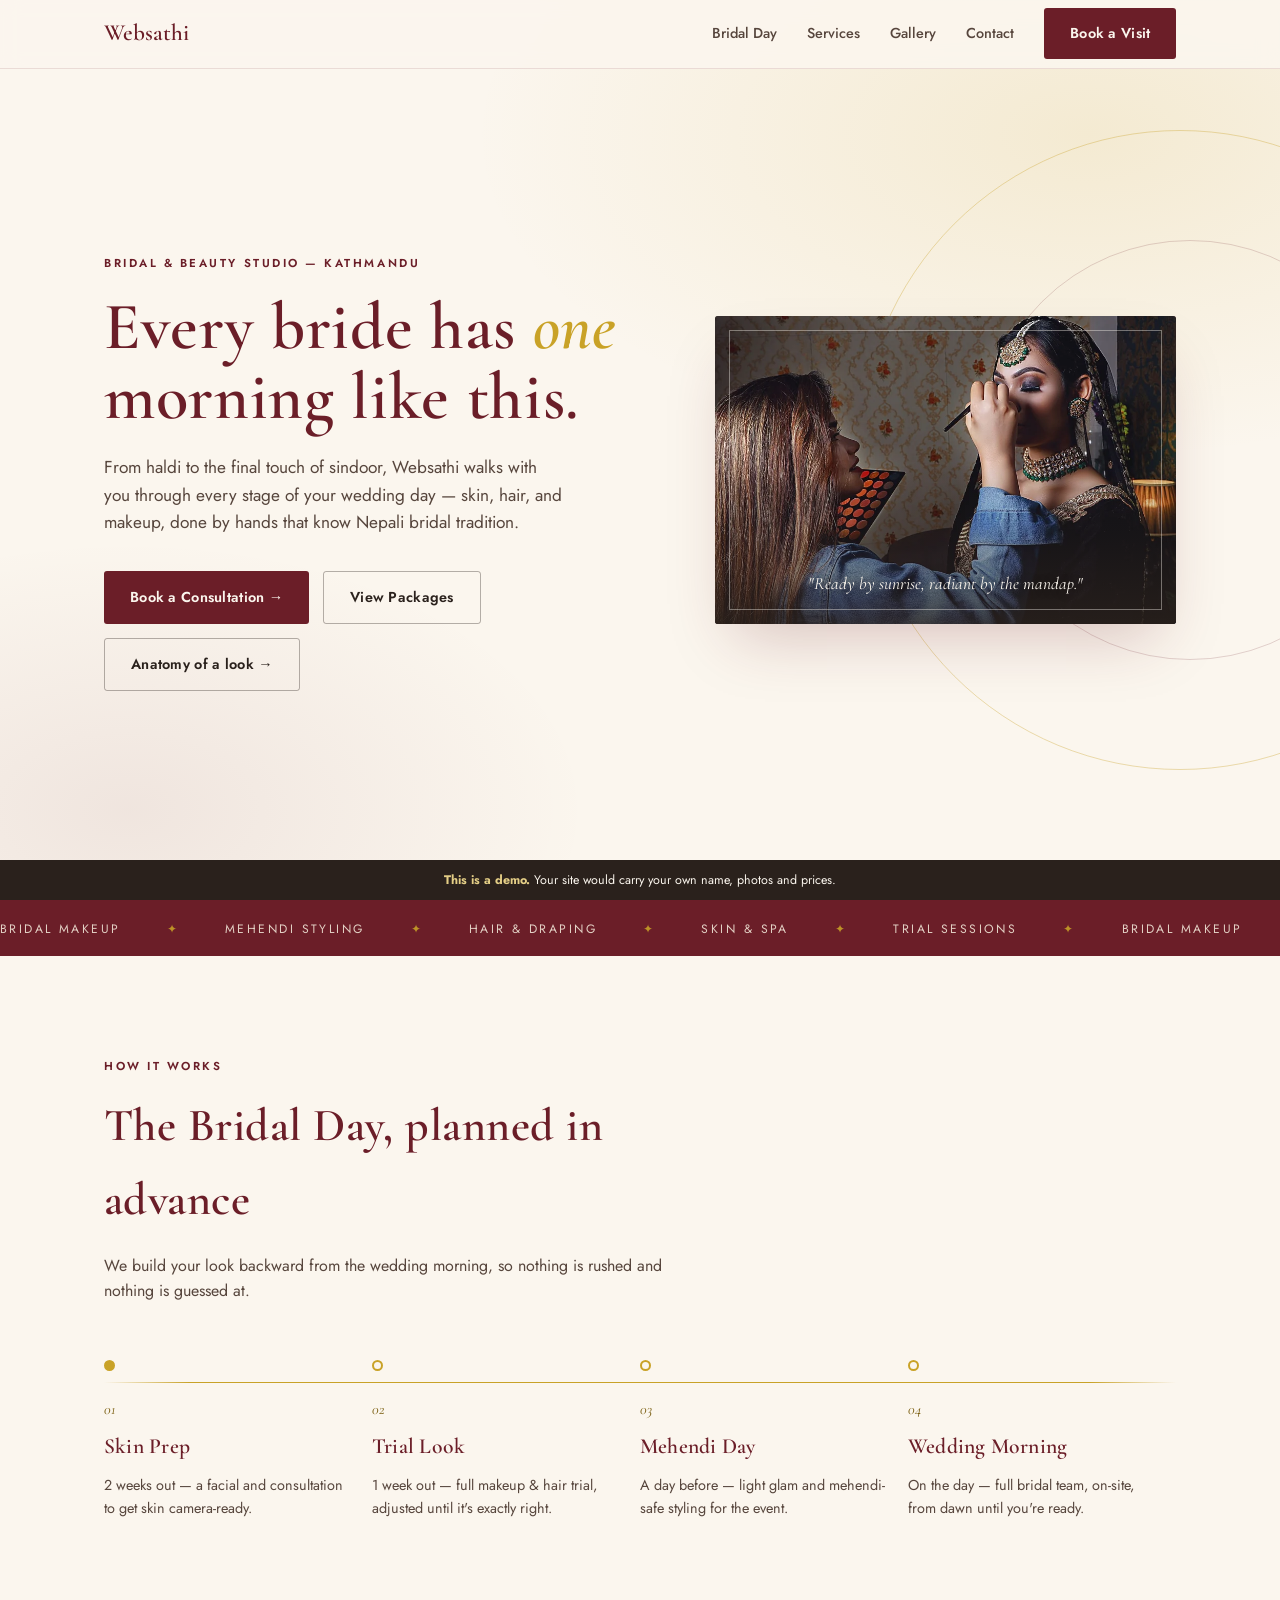
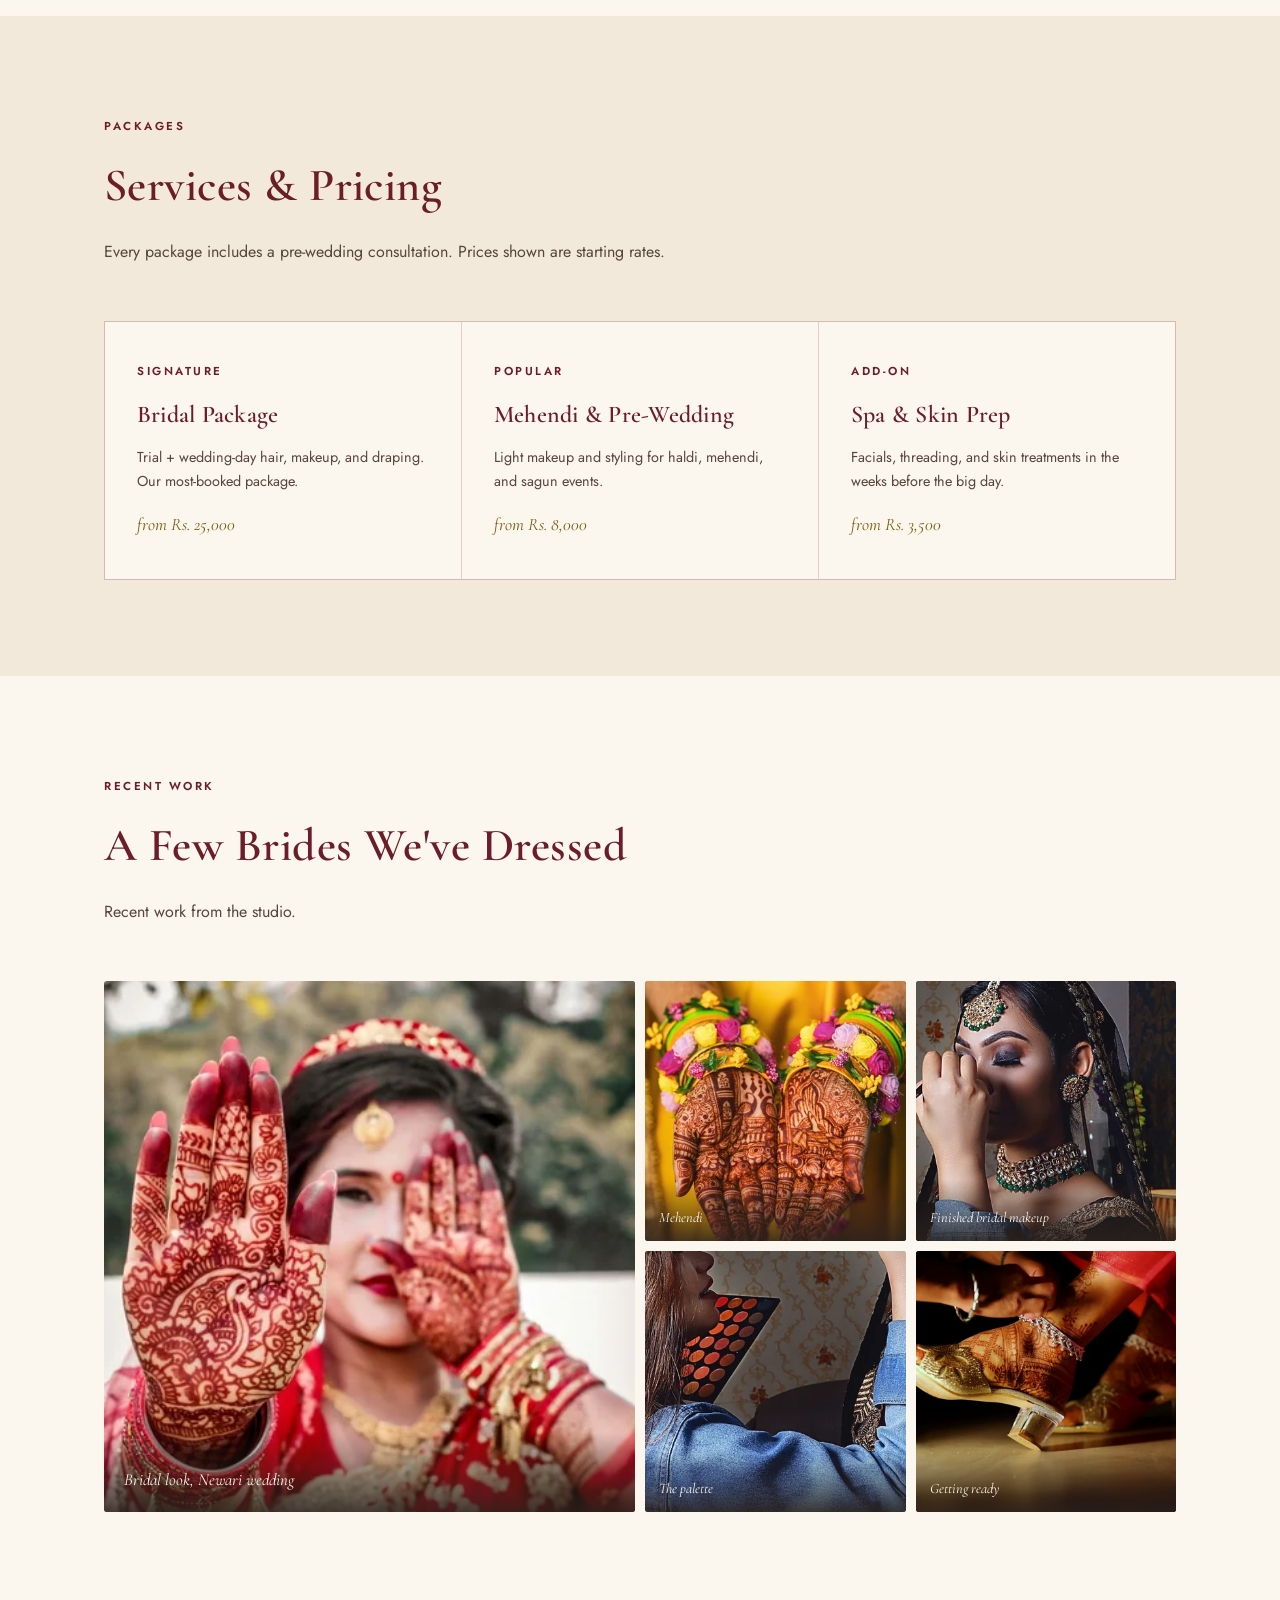
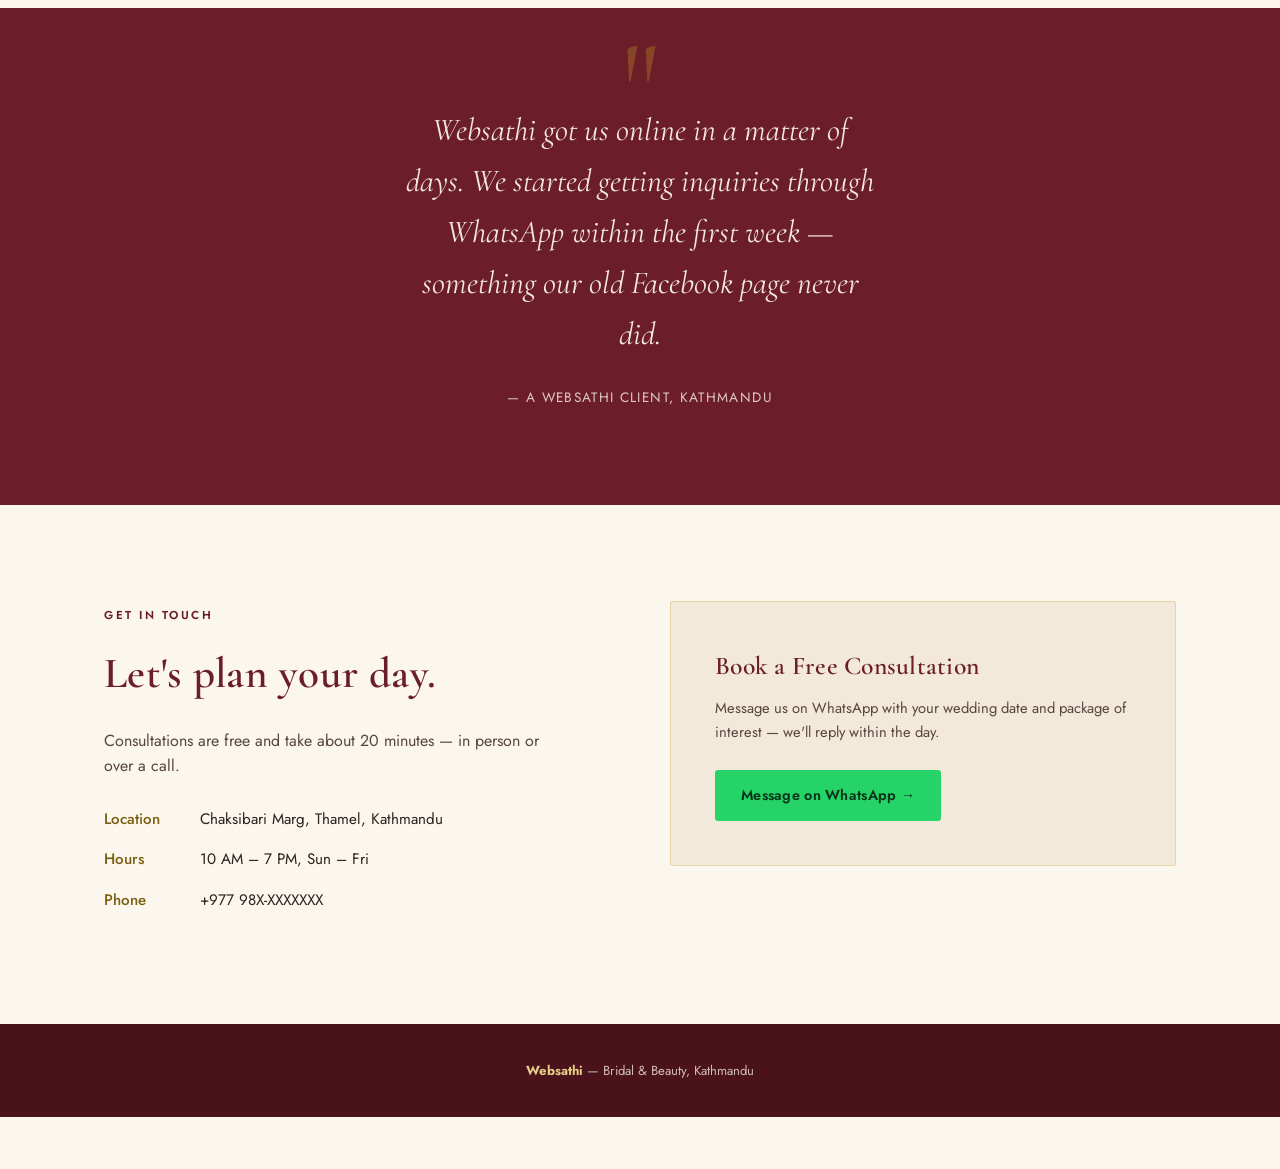
==== commit 4919a8c7: "Add the showcase: a bridal look taken apart in the browser Built with the animate skill against its " ====
--- a/index.html
+++ b/index.html
@@ -213,6 +213,7 @@
       <div style="display:flex;gap:14px;flex-wrap:wrap;">
         <a href="#contact" class="btn btn-solid">Book a Consultation →</a>
         <a href="#services" class="btn btn-ghost">View Packages</a>
+        <a href="showcase/" class="btn btn-ghost">Anatomy of a look →</a>
       </div>
     </div>
     <figure class="hero-visual ph" style="background-image:url([data-uri])">
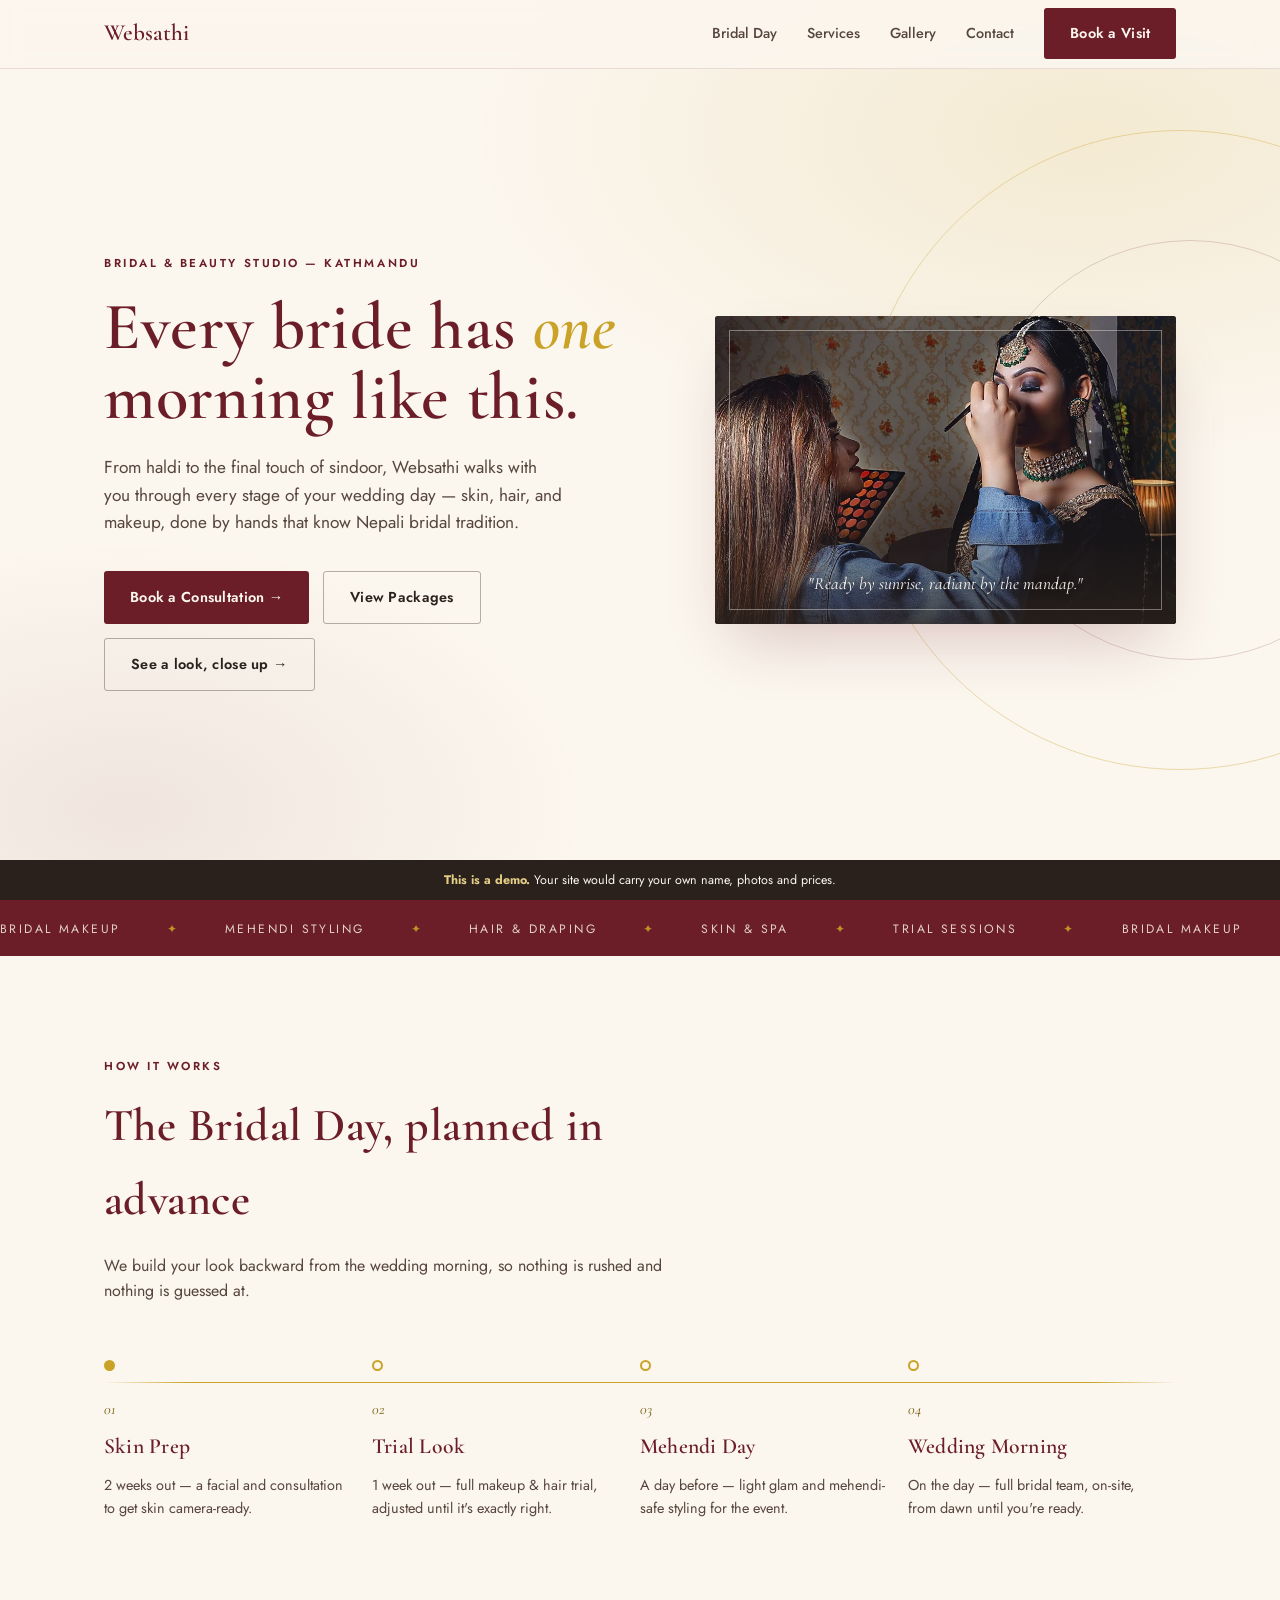
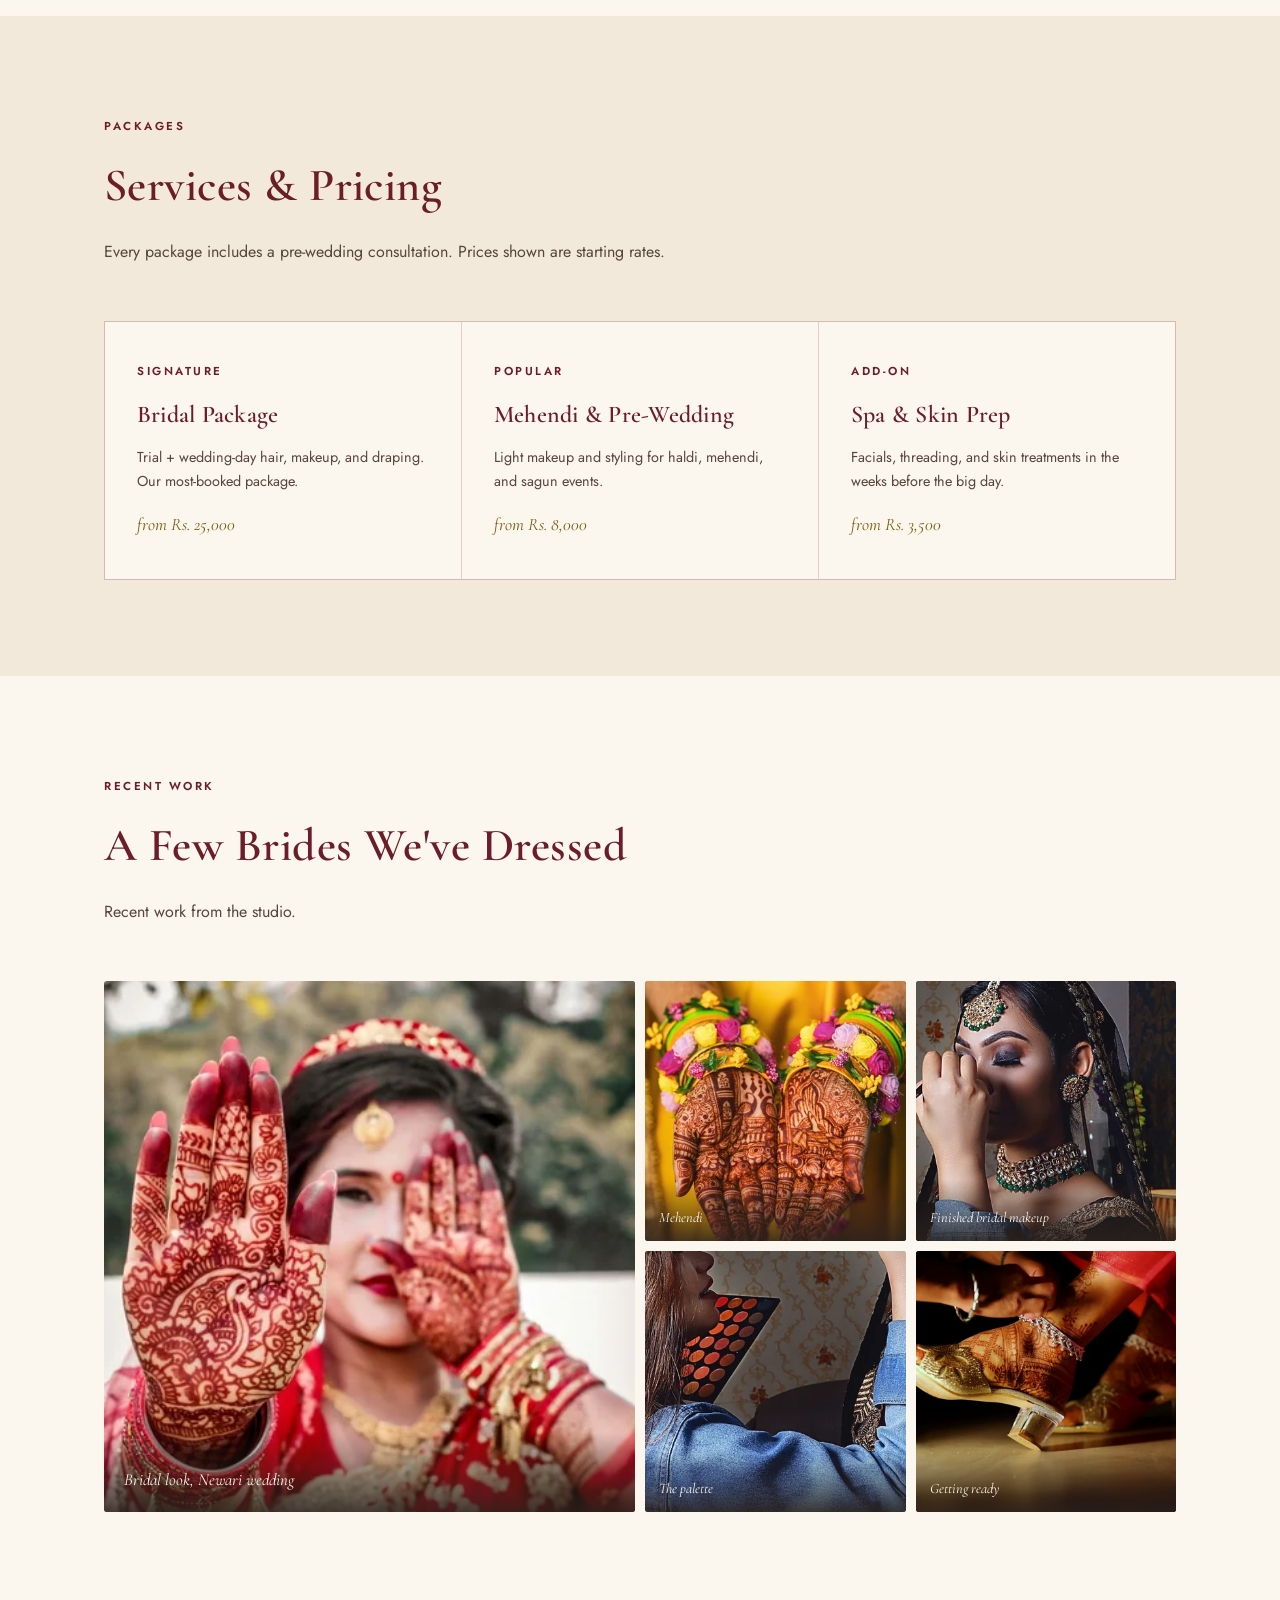
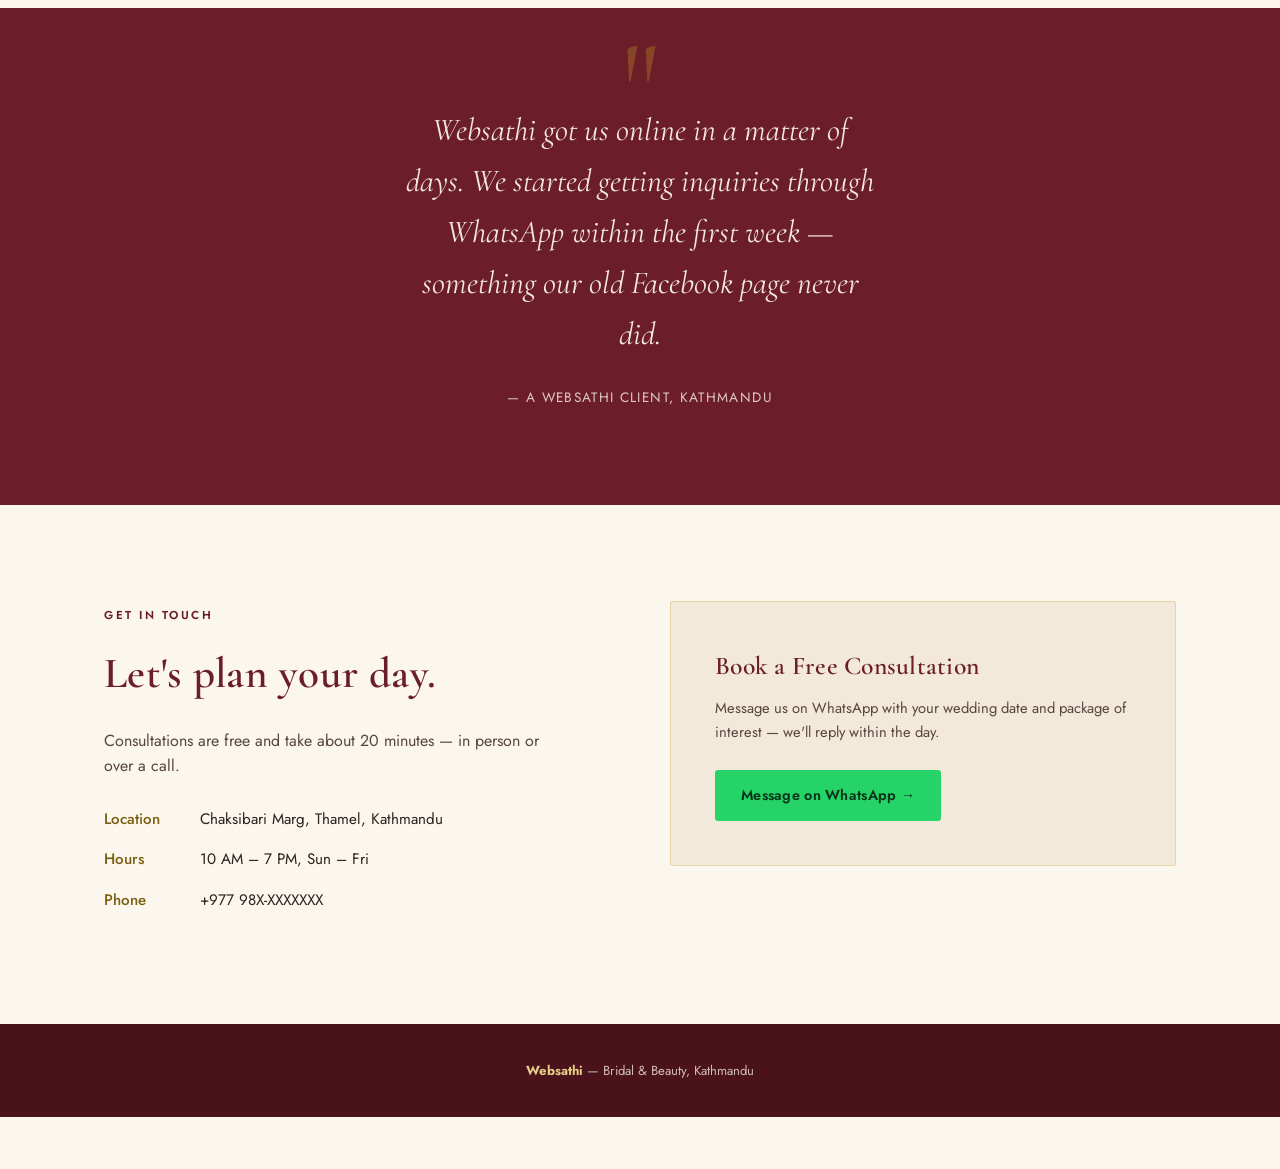
==== commit e524c885: "Drop the word "Anatomy", add the blueprint as a depth plane "Anatomy" was prompt jargon, not languag" ====
--- a/index.html
+++ b/index.html
@@ -213,7 +213,7 @@
       <div style="display:flex;gap:14px;flex-wrap:wrap;">
         <a href="#contact" class="btn btn-solid">Book a Consultation →</a>
         <a href="#services" class="btn btn-ghost">View Packages</a>
-        <a href="showcase/" class="btn btn-ghost">Anatomy of a look →</a>
+        <a href="showcase/" class="btn btn-ghost">See a look, close up →</a>
       </div>
     </div>
     <figure class="hero-visual ph" style="background-image:url([data-uri])">
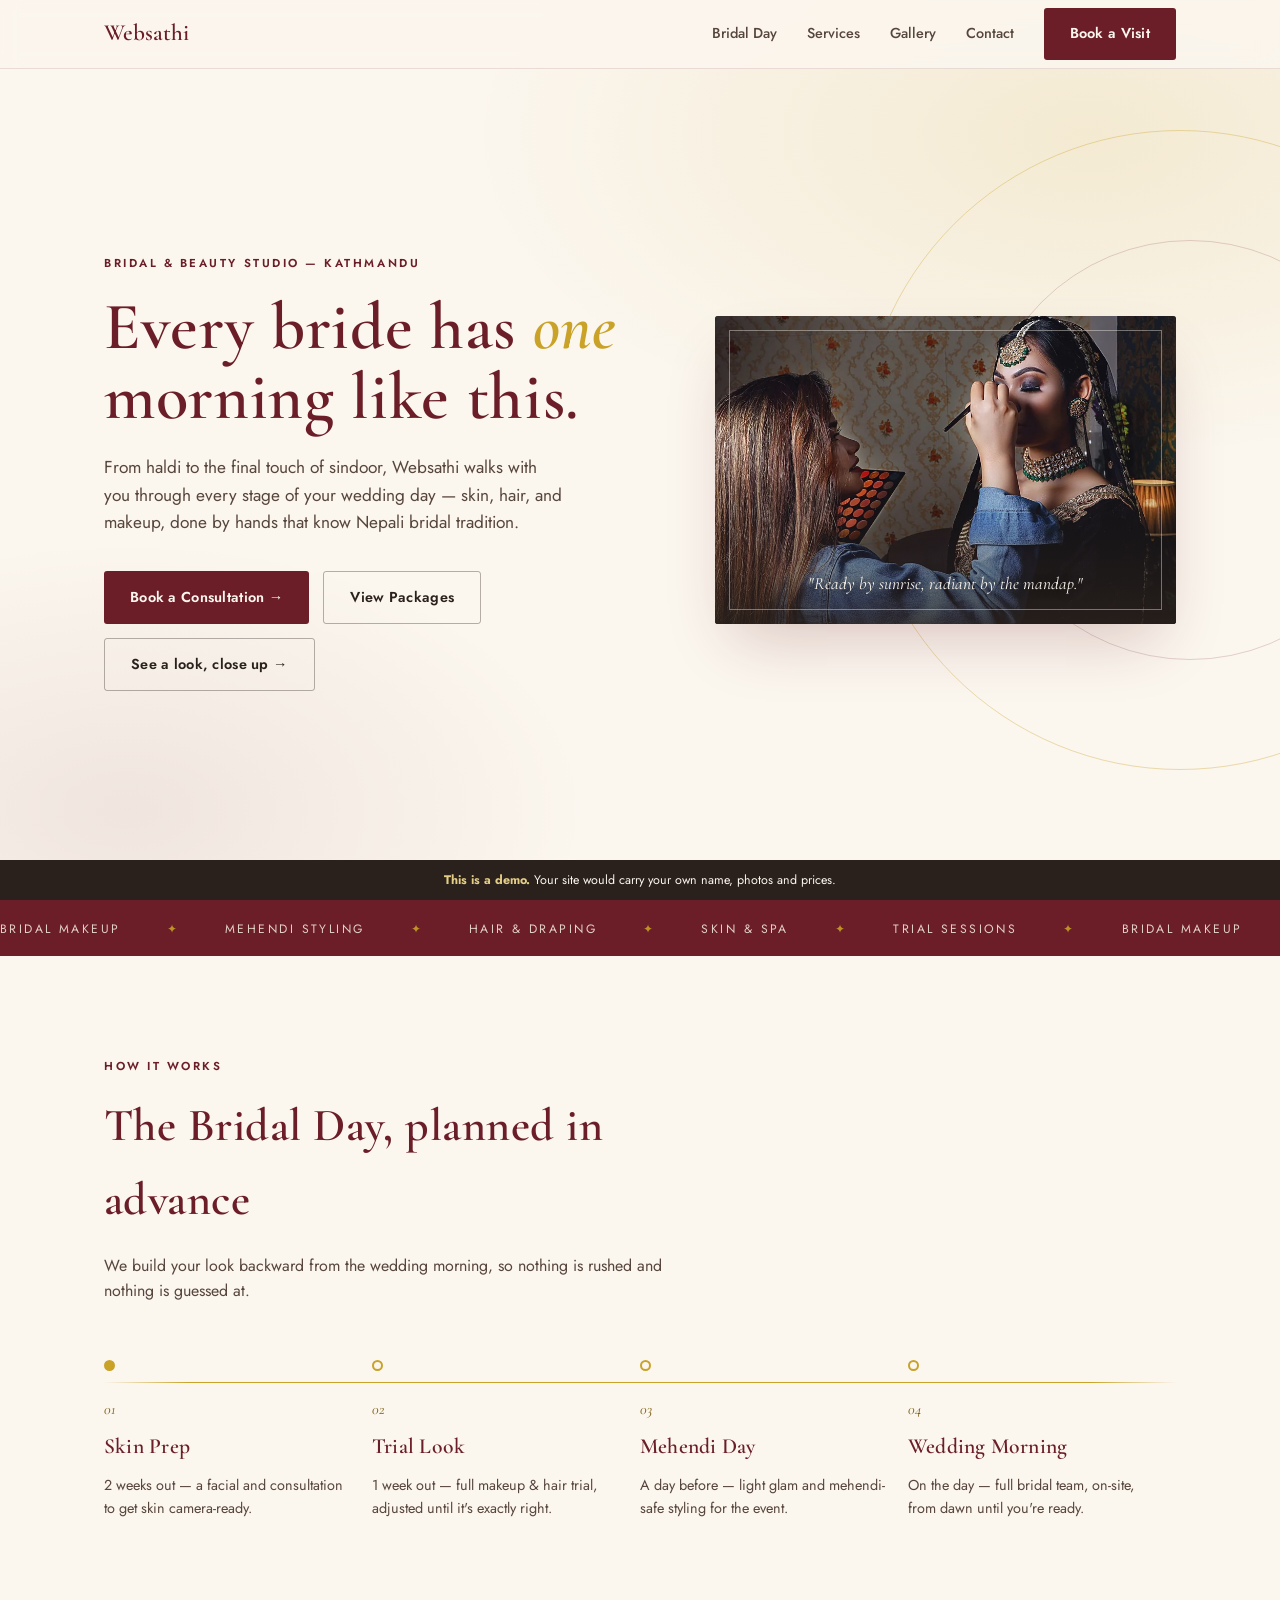
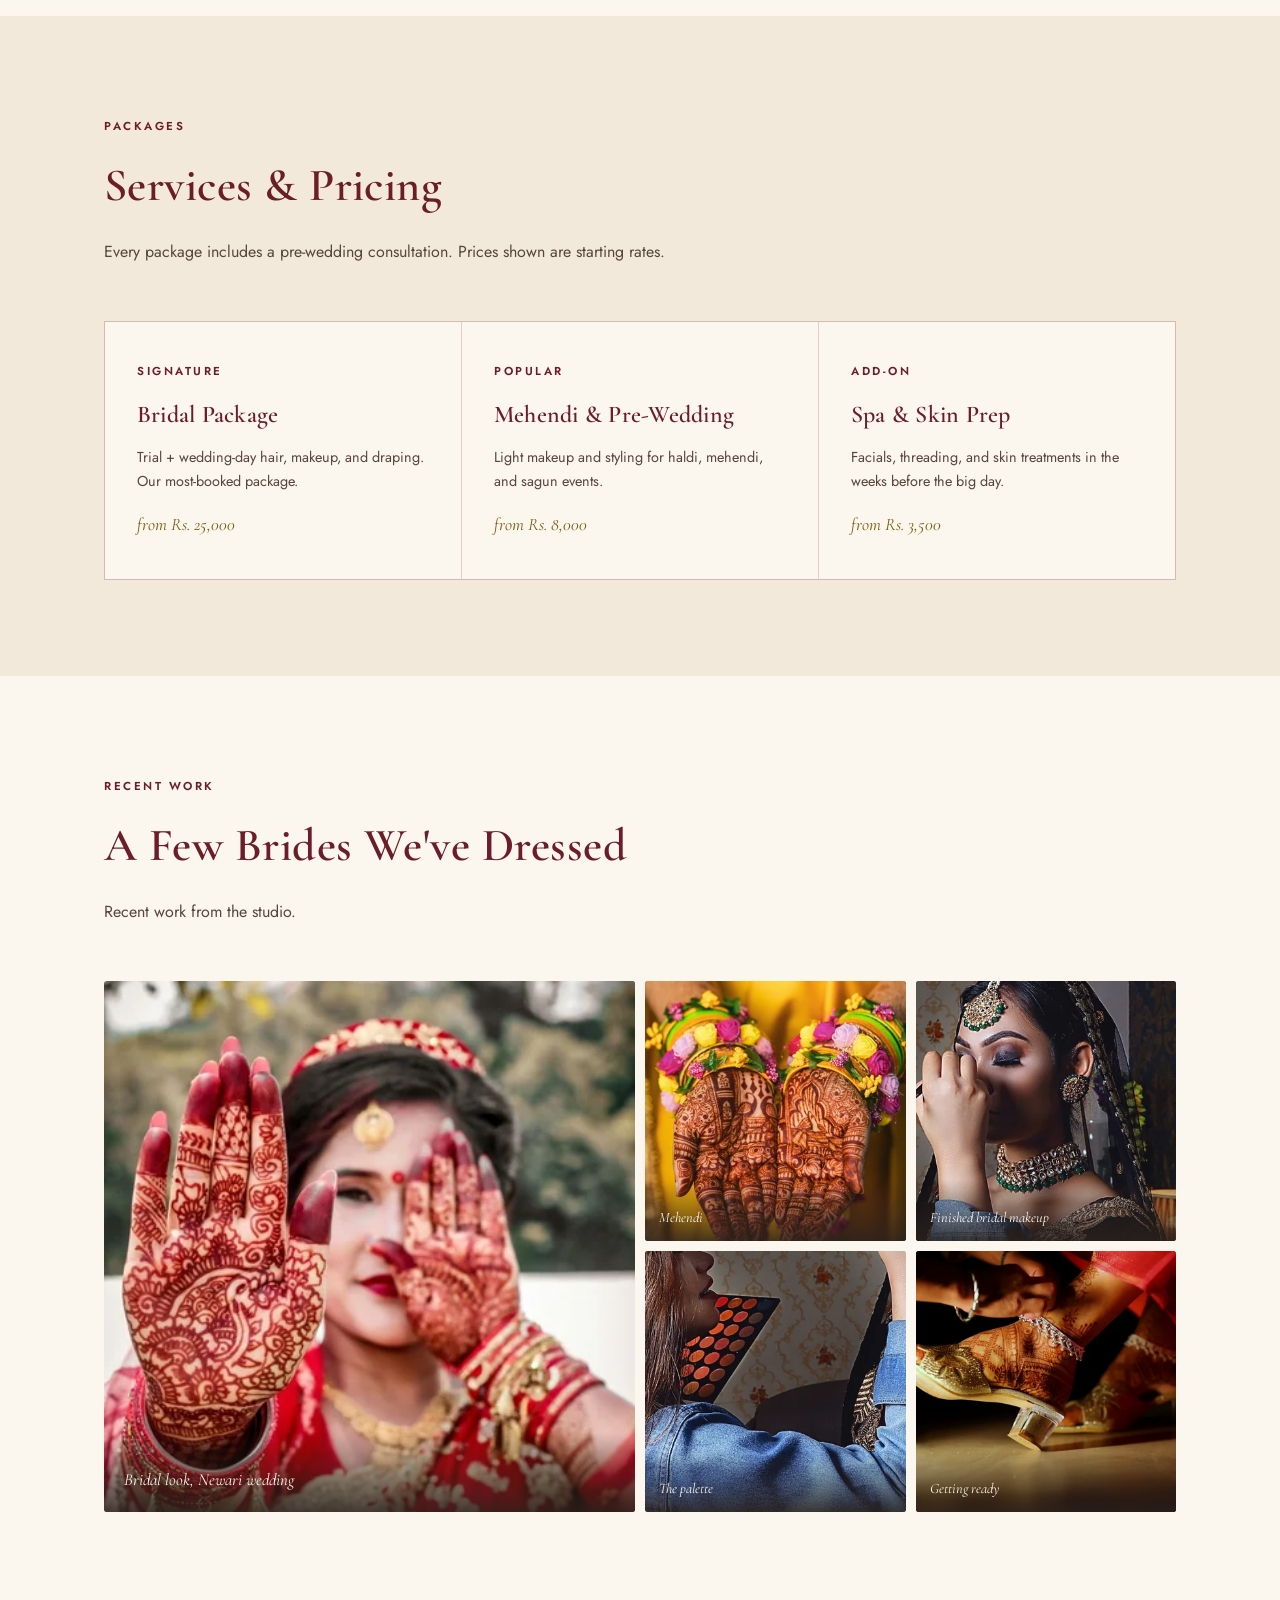
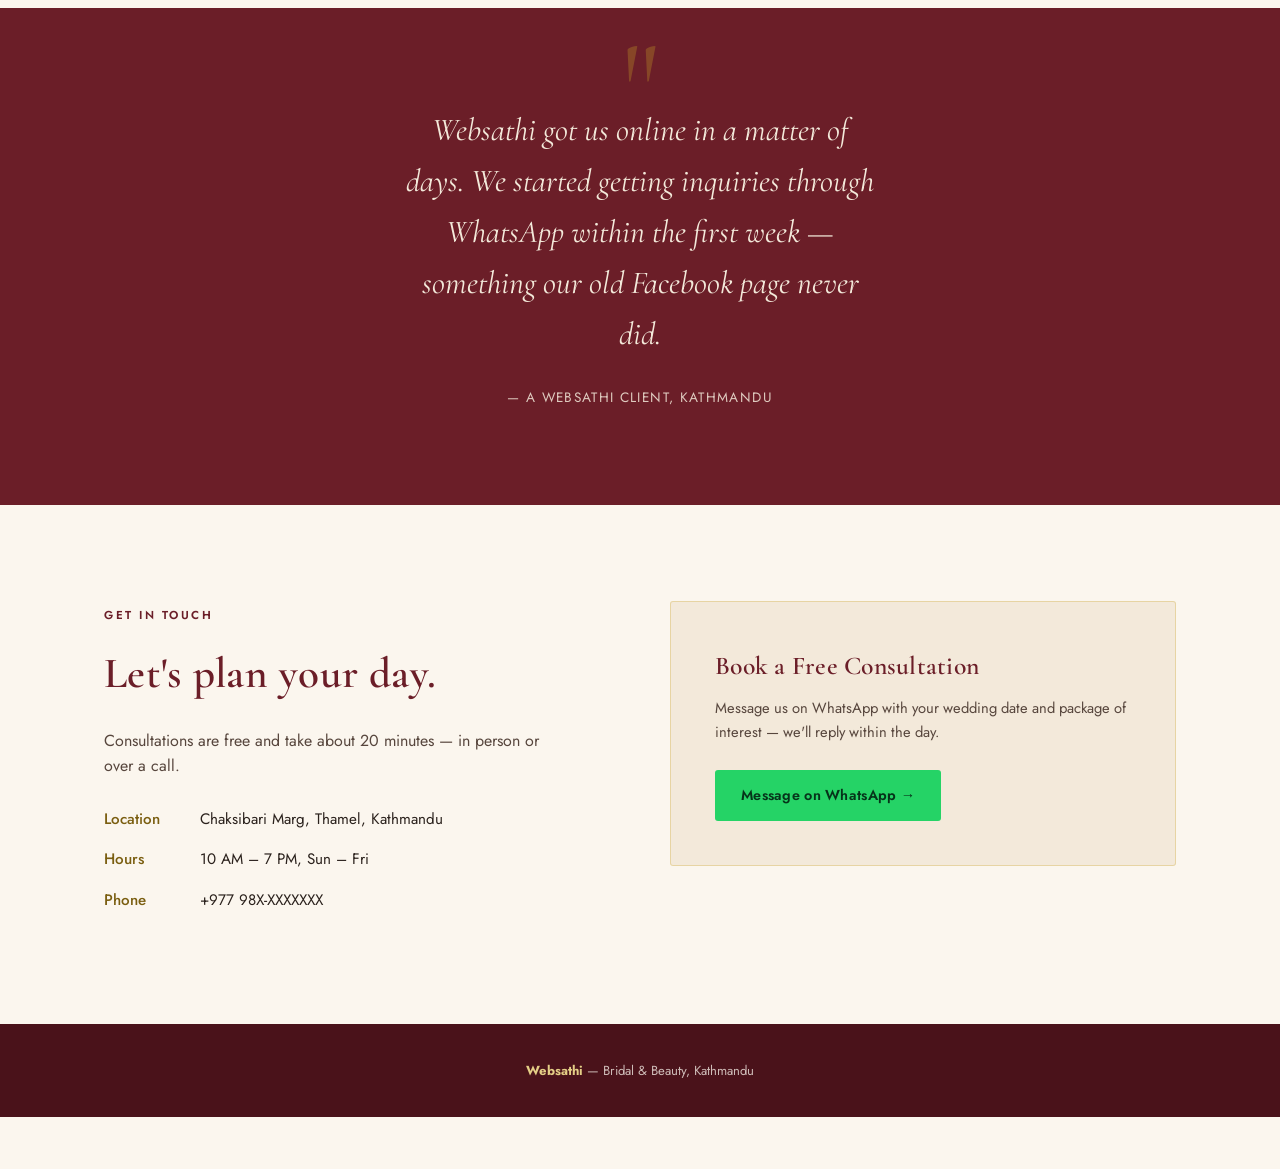
==== commit efd7cf5a: "Repair the scroll-driven depth, which was never running An improve-animations audit. The headline fi" ====
--- a/index.html
+++ b/index.html
@@ -22,7 +22,7 @@
 <link rel="preconnect" href="https://fonts.googleapis.com">
 <link rel="preconnect" href="https://fonts.gstatic.com" crossorigin>
 <link href="https://fonts.googleapis.com/css2?family=Cormorant+Garamond:ital,wght@0,400;0,500;0,600;1,500&family=Jost:wght@300;400;500;600&display=swap" rel="stylesheet">
-<link rel="stylesheet" href="assets/websathi.css">
+<link rel="stylesheet" href="assets/websathi.css?v=48039f4b">
 <style>
   :root{
     /* Palette — wine and gold, the colours of a Nepali wedding invitation. */
@@ -361,6 +361,6 @@
   <strong>This is a demo.</strong> Your site would carry your own name, photos and prices.
 </div>
 
-<script src="assets/websathi.js" defer></script>
+<script src="assets/websathi.js?v=97309f32" defer></script>
 </body>
 </html>
--- a/assets/websathi.css
+++ b/assets/websathi.css
@@ -68,7 +68,6 @@
              background-color var(--dur-hover) var(--ease-out),
              border-color var(--dur-hover) var(--ease-out),
              color var(--dur-hover) var(--ease-out);
-  will-change:transform;
 }
 /* Nothing here is optional. A button that does not answer a press reads as
    broken on a touch screen, where there is no hover state to fall back on. */
@@ -141,6 +140,9 @@
   animation:strip-slide 30s linear infinite; /* constant motion → linear */
 }
 @keyframes strip-slide{from{transform:translateX(0);}to{transform:translateX(-50%);}}
+/* Paused while off screen. A 30s loop that keeps compositing behind three
+   screens of content is battery the visitor did not agree to spend. */
+.strip-inner[data-idle="true"]{animation-play-state:paused;}
 
 /* --- scroll reveal ---------------------------------------------------- */
 /* A prospect sees this page once, so a restrained entrance is worth its
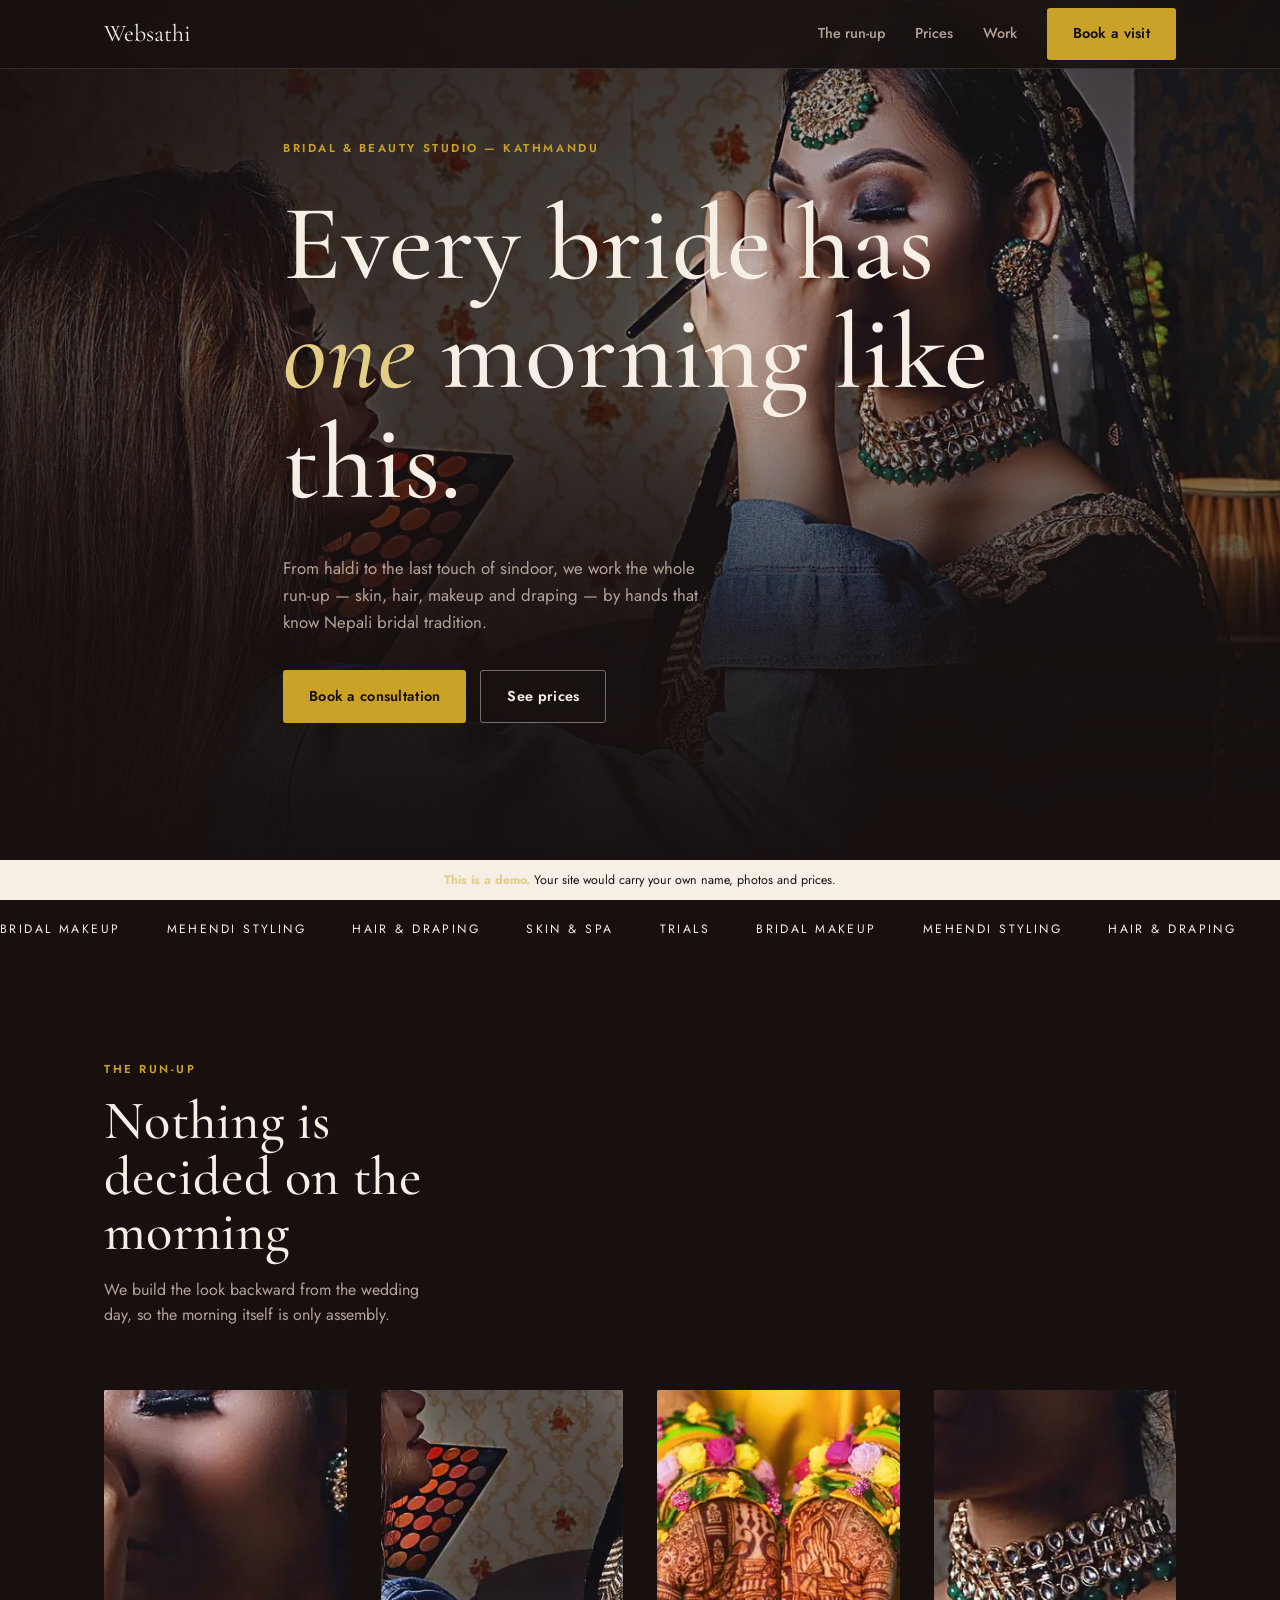
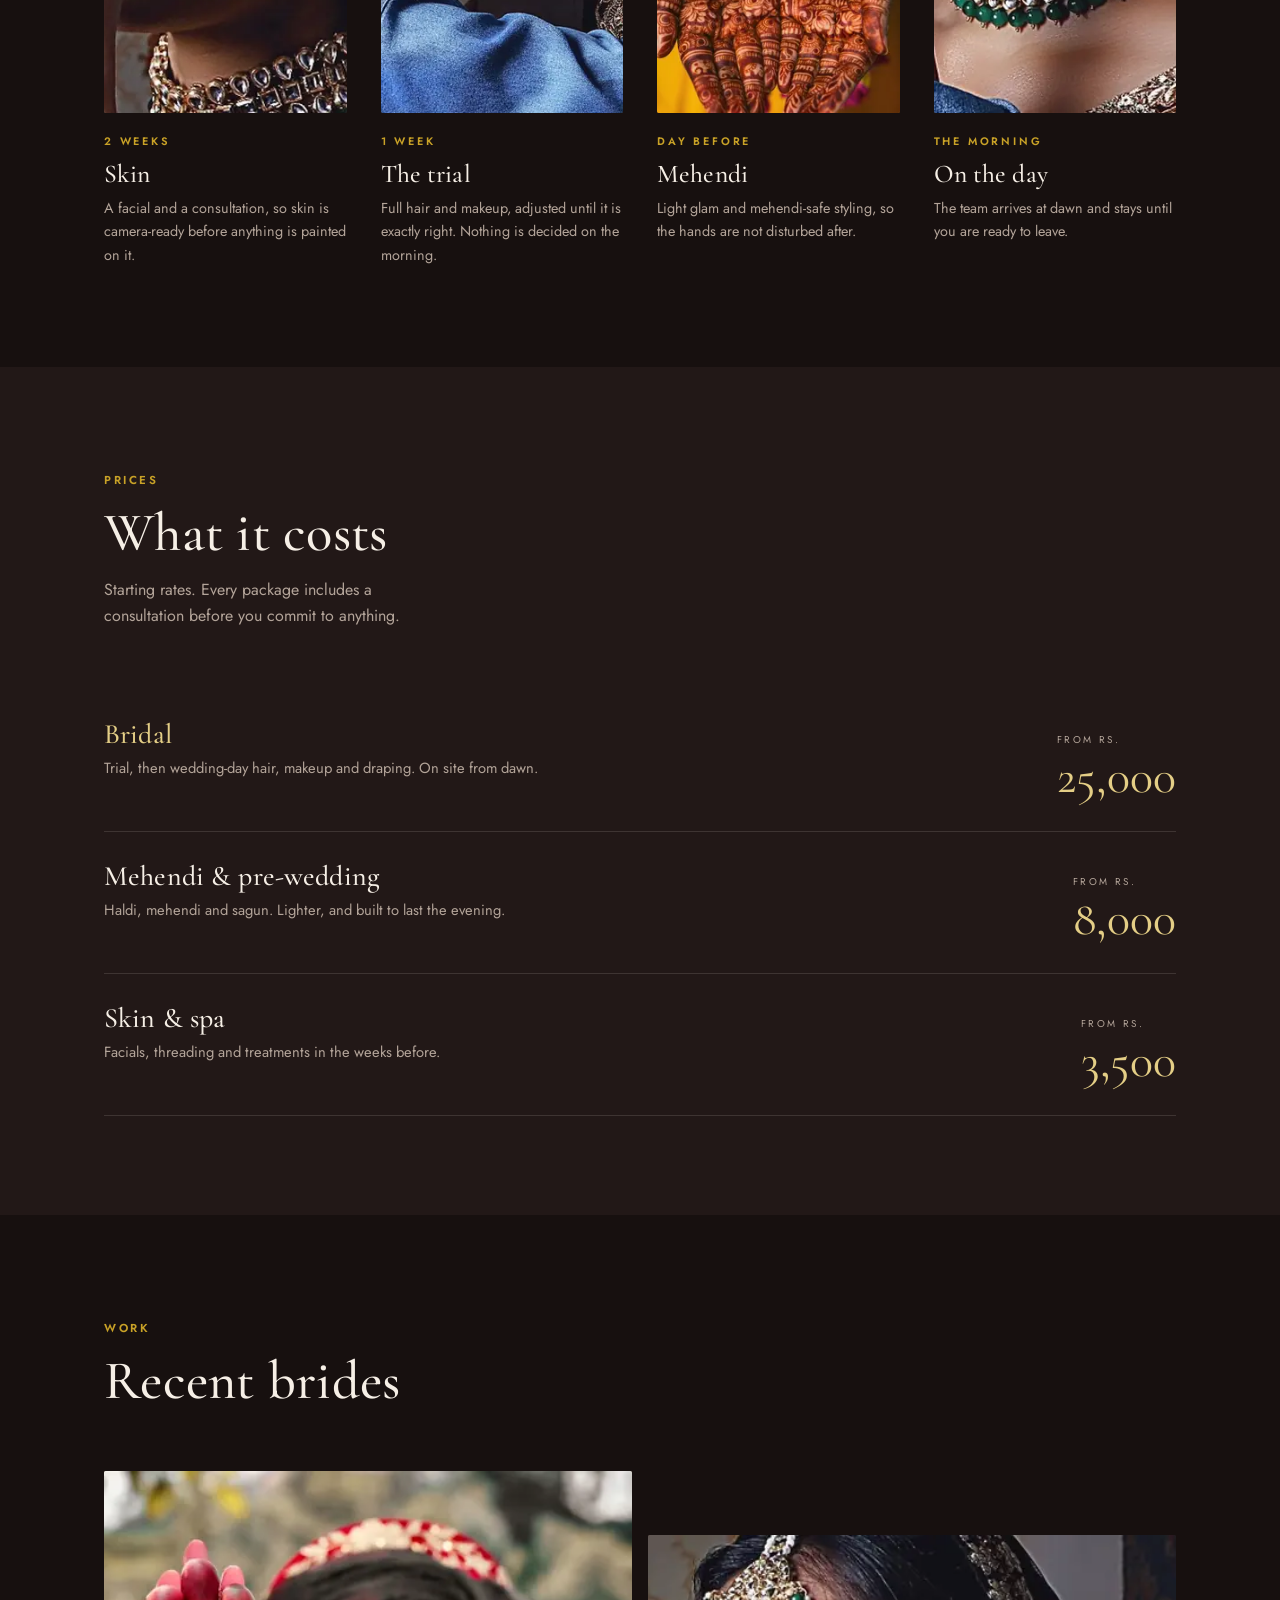
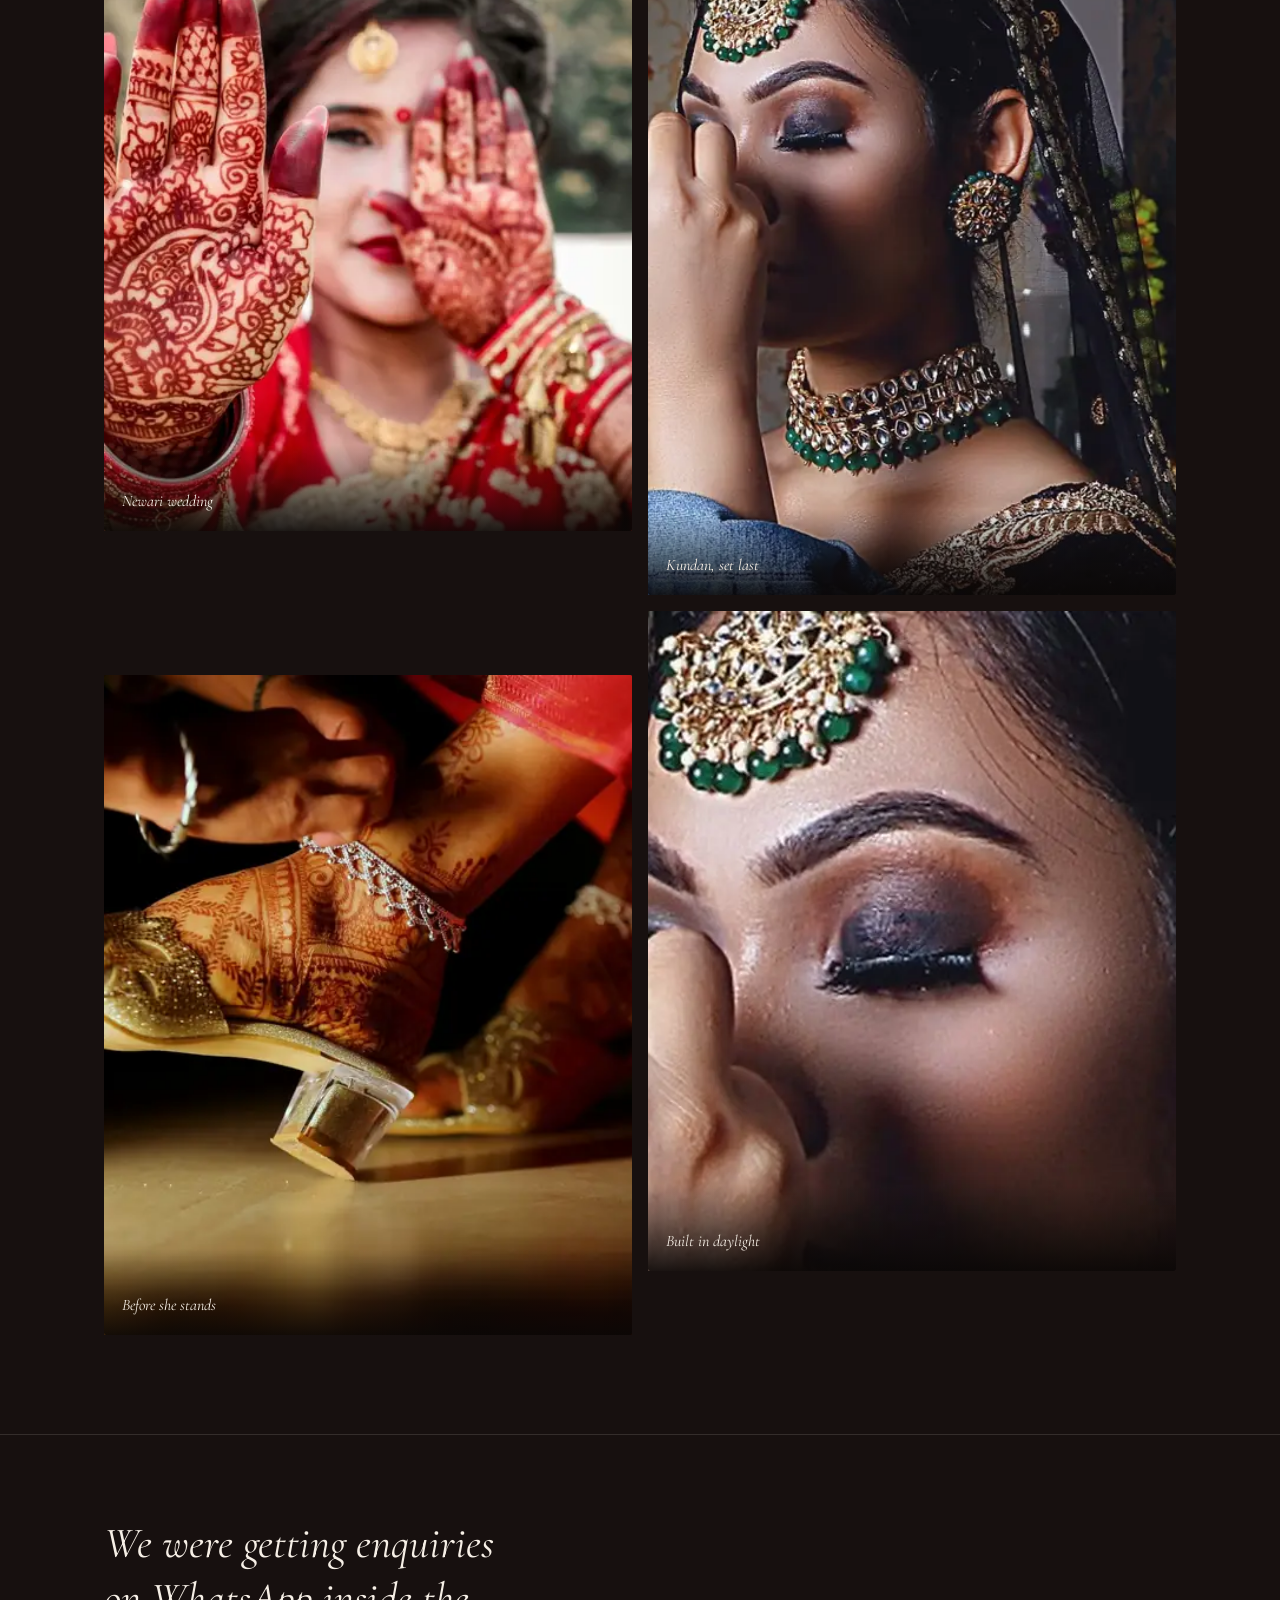
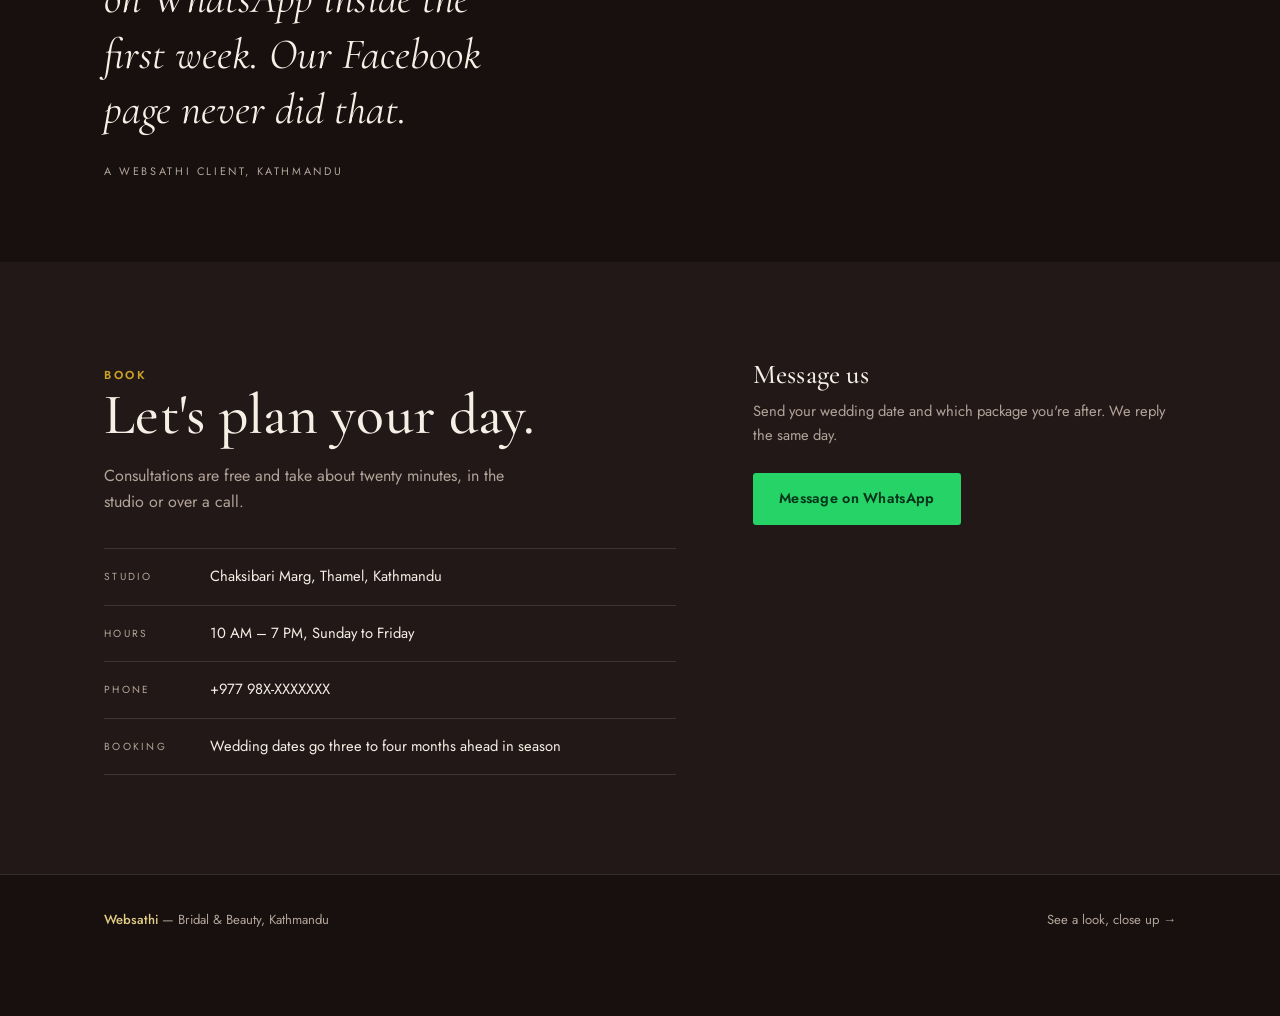
==== commit dd412cff: "Rebuild the bridal demo so it holds up beside the showcase The frontend-design skill lists three loo" ====
--- a/index.html
+++ b/index.html
@@ -17,169 +17,153 @@
 <meta name="twitter:title" content="Websathi — Bridal &amp; Beauty, Kathmandu">
 <meta name="twitter:description" content="Bridal makeup, hair and skin prep in Kathmandu. Book a free consultation on WhatsApp.">
 <meta name="twitter:image" content="https://utkarshsinghug22-hash.github.io/websathi-demo/preview.jpg">
-<meta name="theme-color" content="#6B1E28">
-<link rel="icon" href="data:image/svg+xml,<svg xmlns='http://www.w3.org/2000/svg' viewBox='0 0 32 32'><rect width='32' height='32' rx='6' fill='%236B1E28'/><text x='16' y='23' font-size='19' font-family='Georgia,serif' fill='%23C9A227' text-anchor='middle'>W</text></svg>">
+<meta name="theme-color" content="#17100F">
+<link rel="icon" href="data:image/svg+xml,<svg xmlns='http://www.w3.org/2000/svg' viewBox='0 0 32 32'><rect width='32' height='32' rx='6' fill='%2317100F'/><text x='16' y='23' font-size='19' font-family='Georgia,serif' fill='%23C9A227' text-anchor='middle'>W</text></svg>">
 <link rel="preconnect" href="https://fonts.googleapis.com">
 <link rel="preconnect" href="https://fonts.gstatic.com" crossorigin>
-<link href="https://fonts.googleapis.com/css2?family=Cormorant+Garamond:ital,wght@0,400;0,500;0,600;1,500&family=Jost:wght@300;400;500;600&display=swap" rel="stylesheet">
-<link rel="stylesheet" href="assets/websathi.css?v=48039f4b">
+<link href="https://fonts.googleapis.com/css2?family=Cormorant+Garamond:ital,wght@0,400;0,500;0,600;1,400;1,500&family=Jost:wght@300;400;500;600&display=swap" rel="stylesheet">
+<link rel="stylesheet" href="assets/websathi.css?v=8ab105ce">
 <style>
   :root{
-    /* Palette — wine and gold, the colours of a Nepali wedding invitation. */
+    /* Warm near-black, not neutral. Gold and red silk go flat on cream and
+       glow against this — and the photographs are the product here. */
+    --surface:#17100F;
+    --surface-warm:#221817;
+    --surface-blur:rgba(23,16,15,.88);
     --accent:#C9A227;
-    /* Same gold, dark enough to read at 15px. The bright gold measured
-       2.25:1 on ivory — fine as a 1px rule, not as text. */
-    --accent-text:#7A5E10;
     --accent-soft:#E4CE86;
-    --accent-deep:#6B1E28;
-    --accent-deepest:#4A121A;
-    --surface:#FBF6EE;
-    --surface-warm:#F3E9DA;
-    --surface-blur:rgba(251,246,238,.9);
-    --blush:#EFD9D3;
-    --ink:#2A211C;
-    /* Was opacity on --ink, which dropped body copy under 4.5:1.
-       A real colour keeps the tone and passes contrast. */
-    --ink-soft:#57463D;
-    --hairline:rgba(107,30,40,.12);
-    --hairline-strong:rgba(42,33,28,.34);
+    --accent-deep:#C9A227;
+    --accent-deepest:#A9861A;
+    --wine:#6B1E28;
+    --ink:#F6EFE6;
+    --ink-soft:#B3A499;          /* 7.4:1 on --surface */
+    --hairline:rgba(246,239,230,.13);
+    --hairline-strong:rgba(246,239,230,.42);
   }
   body{background:var(--surface);color:var(--ink);font-family:'Jost',sans-serif;}
-  h1,h2,h3{font-family:'Cormorant Garamond',serif;font-weight:600;letter-spacing:.01em;}
-  .logo{font-family:'Cormorant Garamond',serif;font-size:1.45rem;font-weight:600;color:var(--accent-deep);}
+  h1,h2,h3{font-family:'Cormorant Garamond',serif;font-weight:500;letter-spacing:.005em;line-height:1.02;}
+  .logo{font-family:'Cormorant Garamond',serif;font-size:1.5rem;color:var(--ink);}
   .logo span{color:var(--accent);}
-
-  .hero{
-    position:relative;display:flex;align-items:center;
-    min-height:100svh;               /* svh, not vh — vh is wrong under the iOS address bar */
-    padding:112px 0 72px;overflow:hidden;
+  .btn-solid{color:#17100F;}
+  .lede{color:var(--ink-soft);}
+
+  /* Section heads carried no size rule after the rewrite, so every h2 fell to
+     the 24px UA default while the hero sat at 107px — the scale collapsed the
+     moment you left the first screen. */
+  .section-head{max-width:34ch;margin-bottom:clamp(38px,5vw,62px);}
+  .section-head h2{font-size:clamp(2.1rem,4.6vw,3.4rem);margin:14px 0 16px;}
+  .section-head .lede{font-size:1rem;max-width:46ch;}
+
+  /* ── hero: the photograph is the page ────────────────────────────────── */
+  .hero{position:relative;min-height:100svh;display:grid;align-items:end;overflow:clip;}
+  .hero-media{position:absolute;inset:0;z-index:0;}
+  .hero-media img{width:100%;height:100%;object-fit:cover;object-position:62% 30%;}
+  .hero::after{
+    content:'';position:absolute;inset:0;z-index:1;pointer-events:none;
     background:
-      radial-gradient(ellipse 80% 60% at 85% 15%, rgba(201,162,39,.14), transparent 60%),
-      radial-gradient(ellipse 60% 50% at 10% 90%, rgba(107,30,40,.08), transparent 60%),
-      var(--surface);
-  }
-  .hero-ring{
-    position:absolute;width:640px;height:640px;
-    border:1px solid rgba(201,162,39,.35);border-radius:50%;
-    right:-220px;top:50%;transform:translateY(-50%) scale(.9);
-    opacity:0;animation:ringIn 1.2s var(--ease-out) .2s forwards;
-  }
-  .hero-ring.small{width:420px;height:420px;right:-120px;
-    border-color:rgba(107,30,40,.18);animation-delay:.35s;}
-  @keyframes ringIn{to{opacity:1;transform:translateY(-50%) scale(1);}}
-
-  .hero-grid{display:grid;grid-template-columns:1.1fr .9fr;gap:48px;align-items:center;position:relative;z-index:2;}
-  .hero h1{font-size:clamp(2.5rem,5.2vw,4.4rem);line-height:1.05;color:var(--accent-deep);margin:18px 0 22px;}
-  .hero h1 em{font-style:italic;color:var(--accent);}
-  .lede{font-size:1.08rem;color:var(--ink-soft);max-width:46ch;margin-bottom:34px;}
-
-  /* The placeholder earns its space by suggesting a portrait rather than
-     sitting empty — a blank rectangle is the weakest possible answer to
-     "would my salon look good on this?". */
-  .hero-visual{
-    position:relative;aspect-ratio:3/4;border-radius:3px;overflow:hidden;
-    box-shadow:0 30px 60px -20px rgba(107,30,40,.25);
-    margin:0;
-  }
-  /* Inset rule and caption scrim sit above the photograph. */
-  .hero-visual::before{content:'';position:absolute;inset:14px;border:1px solid rgba(251,246,238,.4);z-index:3;pointer-events:none;}
-  .hero-visual::after{content:'';position:absolute;left:0;right:0;bottom:0;height:52%;z-index:2;
-    background:linear-gradient(to top,rgba(42,33,28,.82),rgba(42,33,28,.25) 55%,transparent);}
-  .hero-visual-caption{
-    position:absolute;left:0;right:0;bottom:0;z-index:4;
-    font-family:'Cormorant Garamond',serif;font-style:italic;font-size:1.08rem;
-    color:#FBF6EE;padding:26px 24px;text-align:center;text-shadow:0 1px 12px rgba(0,0,0,.4);
-  }
-  @media(min-width:861px){.hero-visual{aspect-ratio:3/2;}}
-
-  .strip{background:var(--accent-deep);color:var(--surface-warm);}
-  .strip-inner span{opacity:.88;}
-  .strip-inner span::after{content:'✦';margin-left:46px;color:var(--accent);}
-
-  .section-head{max-width:60ch;margin-bottom:56px;}
-  .section-head h2{font-size:clamp(2rem,3.6vw,2.9rem);color:var(--accent-deep);margin-top:12px;}
-  .section-head p{color:var(--ink-soft);margin-top:16px;}
-
-  .timeline{position:relative;display:grid;grid-template-columns:repeat(4,1fr);}
-  .timeline::before{content:'';position:absolute;top:22px;left:0;right:0;height:1px;
-    background:linear-gradient(90deg,transparent,var(--accent) 8%,var(--accent) 92%,transparent);}
-  .tl-item{position:relative;padding-right:20px;}
-  .tl-dot{width:11px;height:11px;border-radius:50%;background:var(--surface);
-    border:2px solid var(--accent);position:relative;z-index:2;margin-bottom:26px;}
-  .tl-item:first-child .tl-dot{background:var(--accent);}
-  .tl-num{font-family:'Cormorant Garamond',serif;font-style:italic;color:var(--accent-text);font-size:.95rem;}
-  .tl-item h3{font-size:1.35rem;color:var(--accent-deep);margin:8px 0 10px;}
-  .tl-item p{font-size:.9rem;color:var(--ink-soft);}
-
-  .services{display:grid;grid-template-columns:repeat(3,1fr);gap:1px;
-    background:var(--hairline);border:1px solid var(--hairline);}
-  .service-card{background:var(--surface);padding:40px 32px;
-    transition:background-color var(--dur-hover) var(--ease-out);}
-  @media (hover:hover) and (pointer:fine){.service-card:hover{background:var(--surface-warm);}}
-  .service-card .eyebrow{margin-bottom:16px;display:block;}
-  .service-card h3{font-size:1.5rem;color:var(--accent-deep);margin-bottom:12px;}
-  .service-card p{font-size:.9rem;color:var(--ink-soft);margin-bottom:18px;}
-  .service-price{font-family:'Cormorant Garamond',serif;font-size:1.1rem;color:var(--accent-text);font-style:italic;}
-
-  .gallery{display:grid;grid-template-columns:repeat(4,1fr);gap:10px;}
-  .g-block{
-    position:relative;margin:0;aspect-ratio:1;border-radius:3px;overflow:hidden;
-  }
-  .g-block figcaption{
-    position:absolute;left:0;right:0;bottom:0;z-index:2;
-    padding:26px 14px 12px;
-    font-family:'Cormorant Garamond',serif;font-style:italic;font-size:.9rem;
-    color:#FBF6EE;
-    background:linear-gradient(to top,rgba(42,33,28,.86),transparent);
-  }
-  /* The first tile earns more room — it is the finished look, which is what a
-     bride is actually shopping for. */
-  .g-block:first-child{grid-column:span 2;grid-row:span 2;aspect-ratio:auto;}
-  .g-block:first-child figcaption{font-size:1.05rem;padding:34px 20px 18px;}
+      linear-gradient(to top,var(--surface) 4%,rgba(23,16,15,.86) 30%,rgba(23,16,15,.15) 62%,rgba(23,16,15,.45)),
+      linear-gradient(to right,rgba(23,16,15,.8),transparent 58%);
+  }
+  .hero-copy{position:relative;z-index:2;padding-bottom:clamp(48px,9vh,110px);}
+  .hero h1{
+    font-size:clamp(3rem,8.4vw,7rem);
+    margin:.28em 0 .34em;max-width:14ch;
+  }
+  .hero h1 em{font-style:italic;color:var(--accent-soft);}
+  .hero .lede{font-size:1.05rem;max-width:44ch;margin-bottom:34px;}
+  .hero-cta{display:flex;gap:14px;flex-wrap:wrap;}
+
+  /* ── the run-up: real intervals, each with a photograph ──────────────── */
+  /* The content was always a sequence. 01/02/03/04 was decoration laid over
+     it; the intervals themselves are the information. */
+  .run{padding:clamp(72px,11vh,128px) 0;}
+  .run-grid{display:grid;grid-template-columns:repeat(4,1fr);gap:34px;}
+  .run-media{aspect-ratio:3/4;overflow:hidden;border-radius:2px;margin-bottom:20px;}
+  .run-media img{width:100%;height:100%;object-fit:cover;}
+  .run-when{
+    font-family:'Jost',sans-serif;font-size:.68rem;letter-spacing:.26em;
+    text-transform:uppercase;color:var(--accent);font-weight:600;margin-bottom:10px;
+  }
+  .run-step h3{font-size:1.6rem;margin-bottom:10px;}
+  .run-body{font-size:.9rem;color:var(--ink-soft);line-height:1.65;}
+
+  /* ── prices: an editorial list, not three boxes ──────────────────────── */
+  .prices{background:var(--surface-warm);padding:clamp(72px,11vh,128px) 0;}
+  .price-row{
+    display:grid;grid-template-columns:1fr auto;gap:26px;align-items:baseline;
+    padding:30px 0;border-bottom:1px solid var(--hairline);
+  }
+  .price-row:first-of-type{border-top:1px solid var(--hairline);}
+  .price-row h3{font-size:1.75rem;margin-bottom:8px;}
+  .price-row > div p{font-size:.92rem;color:var(--ink-soft);max-width:52ch;}
+  .price-fig{
+    font-family:'Cormorant Garamond',serif;font-size:clamp(2rem,4vw,3rem);
+    color:var(--accent-soft);white-space:nowrap;line-height:1;
+  }
+  .price-fig span{
+    display:block;font-family:'Jost',sans-serif;font-size:.62rem;letter-spacing:.24em;
+    text-transform:uppercase;color:var(--ink-soft);margin-bottom:8px;
+  }
+  .is-lead h3{color:var(--accent-soft);}
+
+  /* ── gallery: photographs at scale ───────────────────────────────────── */
+  .work{padding:clamp(72px,11vh,128px) 0;}
+  .frames{display:grid;grid-template-columns:repeat(2,1fr);gap:16px;}
+  .frame{position:relative;margin:0;aspect-ratio:4/5;overflow:hidden;border-radius:2px;}
+  .frame:nth-child(2),.frame:nth-child(3){margin-top:clamp(20px,5vw,64px);}
+  .frame img{width:100%;height:100%;object-fit:cover;}
+  .frame figcaption{
+    position:absolute;left:0;right:0;bottom:0;padding:44px 18px 16px;
+    font-family:'Cormorant Garamond',serif;font-style:italic;font-size:1rem;color:var(--ink);
+    background:linear-gradient(to top,rgba(10,7,6,.9),transparent);
+  }
   @media (hover:hover) and (pointer:fine){
-    .g-block img{transition:transform 500ms var(--ease-out);}
-    .g-block:hover img{transform:scale(1.04);}
-  }
-  @media (prefers-reduced-motion:reduce){.g-block:hover img{transform:none;}}
-
-  .testimonial{background:var(--accent-deep);color:var(--surface-warm);padding:96px 0;text-align:center;position:relative;}
-  .testimonial::before{content:'"';font-family:'Cormorant Garamond',serif;font-size:8rem;
-    color:var(--accent);opacity:.3;position:absolute;top:16px;left:50%;transform:translateX(-50%);line-height:1;}
-  .testimonial blockquote{font-family:'Cormorant Garamond',serif;font-style:italic;
-    font-size:clamp(1.4rem,2.6vw,2rem);max-width:34ch;margin:0 auto 24px;position:relative;z-index:2;}
-  .testimonial cite{font-size:.85rem;letter-spacing:.1em;text-transform:uppercase;opacity:.85;font-style:normal;}
-
-  .contact-grid{display:grid;grid-template-columns:1fr 1fr;gap:60px;align-items:start;}
-  .contact-info h2{color:var(--accent-deep);font-size:clamp(2rem,3.4vw,2.7rem);margin:12px 0 20px;}
-  .contact-info p{color:var(--ink-soft);margin-bottom:28px;max-width:44ch;}
-  .info-line{display:flex;gap:14px;margin-bottom:16px;font-size:.95rem;}
-  .info-line .lbl{color:var(--accent-text);font-weight:500;min-width:82px;}
-  .contact-card{background:var(--surface-warm);border:1px solid rgba(201,162,39,.3);padding:44px;border-radius:3px;}
-  .contact-card h3{color:var(--accent-deep);font-size:1.6rem;margin-bottom:10px;}
-  .contact-card p{color:var(--ink-soft);font-size:.92rem;margin-bottom:26px;}
-
-  footer{background:var(--accent-deepest);color:rgba(251,246,238,.75);padding:36px 0;text-align:center;font-size:.82rem;}
-  footer strong{color:var(--accent-soft);}
-
-  @media(max-width:860px){
-    /* The headline leads on mobile. Previously the visual was order:-1, so a
-       phone opened on an empty decorative panel with the h1 below the fold —
-       and a phone is where every one of these links is opened. */
-    .hero{min-height:auto;padding:104px 0 56px;}
-    .hero-grid{grid-template-columns:1fr;gap:36px;}
-    .hero-visual{max-width:320px;margin:0;}
-    .hero-ring{display:none;}
-    .timeline{grid-template-columns:1fr 1fr;row-gap:36px;}
-    .timeline::before{display:none;}
-    .services{grid-template-columns:1fr;}
-    .gallery{grid-template-columns:repeat(2,1fr);}
-    .g-block:first-child{grid-column:span 2;grid-row:auto;aspect-ratio:4/3;}
-    .contact-grid{grid-template-columns:1fr;gap:40px;}
-    .contact-card{padding:32px;}
-  }
-  @media (prefers-reduced-motion:reduce){
-    /* Without this the rings stay at opacity:0 forever. */
-    .hero-ring{animation:none;opacity:1;transform:translateY(-50%) scale(1);}
+    .frame img{transition:transform 600ms var(--ease-out);}
+    .frame:hover img{transform:scale(1.03);}
+  }
+
+  /* ── said: no decorative quote mark ──────────────────────────────────── */
+  .said{padding:clamp(64px,9vh,110px) 0;border-top:1px solid var(--hairline);}
+  .said blockquote{
+    font-family:'Cormorant Garamond',serif;font-style:italic;font-weight:400;
+    font-size:clamp(1.5rem,3.6vw,2.7rem);line-height:1.28;max-width:22ch;
+  }
+  .said cite{
+    display:block;margin-top:26px;font-style:normal;font-size:.68rem;
+    letter-spacing:.24em;text-transform:uppercase;color:var(--ink-soft);
+  }
+
+  /* ── book ────────────────────────────────────────────────────────────── */
+  .book{padding:clamp(72px,11vh,128px) 0;background:var(--surface-warm);}
+  .book-grid{display:grid;grid-template-columns:1.15fr .85fr;gap:clamp(40px,6vw,90px);align-items:start;}
+  .book h2{font-size:clamp(2.2rem,5vw,3.6rem);margin-bottom:18px;}
+  .book p.lede{margin-bottom:34px;max-width:40ch;}
+  .facts{border-top:1px solid var(--hairline);}
+  .fact{display:grid;grid-template-columns:88px 1fr;gap:18px;padding:16px 0;border-bottom:1px solid var(--hairline);font-size:.92rem;}
+  .fact dt{font-size:.64rem;letter-spacing:.22em;text-transform:uppercase;color:var(--ink-soft);padding-top:4px;}
+  .fact dd{margin:0;}
+  .book-cta{position:sticky;top:100px;}
+  .book-cta h3{font-size:1.7rem;margin-bottom:12px;}
+  .book-cta p{font-size:.92rem;color:var(--ink-soft);margin-bottom:26px;}
+
+  footer{padding:34px 0;border-top:1px solid var(--hairline);color:var(--ink-soft);font-size:.82rem;}
+  .foot{display:flex;justify-content:space-between;gap:16px;flex-wrap:wrap;}
+  .foot strong{color:var(--accent-soft);font-weight:500;}
+
+  @media(max-width:900px){
+    .run-grid{grid-template-columns:1fr 1fr;gap:28px;}
+    .book-grid{grid-template-columns:1fr;gap:40px;}
+    .book-cta{position:static;}
+  }
+  @media(max-width:640px){
+    .hero-media img{object-position:64% 26%;}
+    .run-grid{grid-template-columns:1fr;gap:34px;}
+    .run-media{aspect-ratio:16/10;}
+    .frames{grid-template-columns:1fr;gap:12px;}
+    .frame:nth-child(2),.frame:nth-child(3){margin-top:0;}
+    .price-row{grid-template-columns:1fr;gap:12px;}
+    .price-fig{text-align:left;}
+    .price-fig span{display:inline;margin:0 6px 0 0;}
   }
 </style>
 </head>
@@ -193,168 +177,211 @@
       <svg class="icon-close" viewBox="0 0 24 24" fill="none" stroke="currentColor" stroke-width="1.8" stroke-linecap="round"><path d="M6 6l12 12M18 6L6 18"/></svg>
     </button>
     <nav class="nav-links" id="nav-links">
-      <a href="#bridal-day">Bridal Day</a>
-      <a href="#services">Services</a>
-      <a href="#gallery">Gallery</a>
-      <a href="#contact">Contact</a>
-      <a href="#contact" class="btn btn-solid">Book a Visit</a>
+      <a href="#run">The run-up</a>
+      <a href="#prices">Prices</a>
+      <a href="#work">Work</a>
+      <a href="#book" class="btn btn-solid">Book a visit</a>
     </nav>
   </div>
 </header>
 
 <section class="hero">
-  <div class="hero-ring"></div>
-  <div class="hero-ring small"></div>
-  <div class="wrap hero-grid">
-    <div>
-      <span class="eyebrow">Bridal &amp; Beauty Studio — Kathmandu</span>
-      <h1>Every bride has <em>one</em> morning like this.</h1>
-      <p class="lede">From haldi to the final touch of sindoor, Websathi walks with you through every stage of your wedding day — skin, hair, and makeup, done by hands that know Nepali bridal tradition.</p>
-      <div style="display:flex;gap:14px;flex-wrap:wrap;">
-        <a href="#contact" class="btn btn-solid">Book a Consultation →</a>
-        <a href="#services" class="btn btn-ghost">View Packages</a>
-        <a href="showcase/" class="btn btn-ghost">See a look, close up →</a>
-      </div>
-    </div>
-    <figure class="hero-visual ph" style="background-image:url([data-uri])">
-      <picture>
-        <source media="(min-width:861px)" type="image/webp" srcset="assets/img/bride-wide-900.webp 900w, assets/img/bride-wide-1400.webp 1400w, assets/img/bride-wide-1800.webp 1800w" sizes="46vw">
-        <source media="(min-width:861px)" srcset="assets/img/bride-wide-900.jpg 900w, assets/img/bride-wide-1400.jpg 1400w, assets/img/bride-wide-1800.jpg 1800w" sizes="46vw">
-        <source type="image/webp" srcset="assets/img/bride-portrait-480.webp 480w, assets/img/bride-portrait-720.webp 720w, assets/img/bride-portrait-960.webp 960w" sizes="(max-width:520px) 92vw, 340px">
-        <img src="assets/img/bride-portrait-720.jpg"
-             srcset="assets/img/bride-portrait-480.jpg 480w, assets/img/bride-portrait-720.jpg 720w, assets/img/bride-portrait-960.jpg 960w"
-             sizes="(max-width:520px) 92vw, 340px"
-             width="1200" height="1600"
-             alt="A bride having bridal eye makeup applied, wearing kundan jewellery and a maang tikka.">
-      </picture>
-      <figcaption class="hero-visual-caption">"Ready by sunrise, radiant by the mandap."</figcaption>
-    </figure>
+  <div class="hero-media ph" style="background-image:url([data-uri])">
+    <picture>
+      <source media="(min-width:760px)" type="image/webp" srcset="assets/img/bride-wide-900.webp 900w, assets/img/bride-wide-1400.webp 1400w, assets/img/bride-wide-1800.webp 1800w" sizes="100vw">
+      <source media="(min-width:760px)" srcset="assets/img/bride-wide-900.jpg 900w, assets/img/bride-wide-1400.jpg 1400w, assets/img/bride-wide-1800.jpg 1800w" sizes="100vw">
+      <source type="image/webp" srcset="assets/img/bride-portrait-480.webp 480w, assets/img/bride-portrait-720.webp 720w, assets/img/bride-portrait-960.webp 960w" sizes="78vw">
+      <img src="assets/img/bride-portrait-720.jpg" srcset="assets/img/bride-portrait-480.jpg 480w, assets/img/bride-portrait-720.jpg 720w, assets/img/bride-portrait-960.jpg 960w" sizes="78vw"
+           width="1200" height="1600" fetchpriority="high"
+           alt="A bride having bridal eye makeup applied, wearing kundan jewellery and a maang tikka.">
+    </picture>
+  </div>
+  <div class="wrap hero-copy">
+    <span class="eyebrow">Bridal &amp; beauty studio — Kathmandu</span>
+    <h1>Every bride has <em>one</em> morning like this.</h1>
+    <p class="lede">From haldi to the last touch of sindoor, we work the whole run-up — skin, hair, makeup and draping — by hands that know Nepali bridal tradition.</p>
+    <div class="hero-cta">
+      <a href="#book" class="btn btn-solid">Book a consultation</a>
+      <a href="#prices" class="btn btn-ghost">See prices</a>
+    </div>
   </div>
 </section>
 
 <div class="strip">
   <div class="strip-inner">
-    <span>Bridal Makeup</span><span>Mehendi Styling</span><span>Hair &amp; Draping</span><span>Skin &amp; Spa</span><span>Trial Sessions</span>
-    <span>Bridal Makeup</span><span>Mehendi Styling</span><span>Hair &amp; Draping</span><span>Skin &amp; Spa</span><span>Trial Sessions</span>
+    <span>Bridal makeup</span><span>Mehendi styling</span><span>Hair &amp; draping</span><span>Skin &amp; spa</span><span>Trials</span>
+    <span>Bridal makeup</span><span>Mehendi styling</span><span>Hair &amp; draping</span><span>Skin &amp; spa</span><span>Trials</span>
   </div>
 </div>
 
-<section id="bridal-day">
+<section class="run" id="run">
   <div class="wrap">
     <div class="section-head" data-reveal>
-      <span class="eyebrow">How it works</span>
-      <h2>The Bridal Day, planned in advance</h2>
-      <p>We build your look backward from the wedding morning, so nothing is rushed and nothing is guessed at.</p>
-    </div>
-    <div class="timeline">
-      <div class="tl-item" data-reveal><div class="tl-dot"></div><div class="tl-num">01</div><h3>Skin Prep</h3><p>2 weeks out — a facial and consultation to get skin camera-ready.</p></div>
-      <div class="tl-item" data-reveal><div class="tl-dot"></div><div class="tl-num">02</div><h3>Trial Look</h3><p>1 week out — full makeup &amp; hair trial, adjusted until it's exactly right.</p></div>
-      <div class="tl-item" data-reveal><div class="tl-dot"></div><div class="tl-num">03</div><h3>Mehendi Day</h3><p>A day before — light glam and mehendi-safe styling for the event.</p></div>
-      <div class="tl-item" data-reveal><div class="tl-dot"></div><div class="tl-num">04</div><h3>Wedding Morning</h3><p>On the day — full bridal team, on-site, from dawn until you're ready.</p></div>
-    </div>
-  </div>
-</section>
-
-<section id="services" style="background:var(--surface-warm);">
+      <span class="eyebrow">The run-up</span>
+      <h2>Nothing is decided on the morning</h2>
+      <p class="lede">We build the look backward from the wedding day, so the morning itself is only assembly.</p>
+    </div>
+    <div class="run-grid">
+      <article class="run-step" data-reveal>
+        <div class="run-media ph" style="background-image:url([data-uri])">
+          <picture>
+          <source type="image/webp" srcset="assets/img/st-base-360.webp 360w, assets/img/st-base-640.webp 640w" sizes="(max-width:900px) 58vw, 300px">
+          <img src="assets/img/st-base-640.jpg" srcset="assets/img/st-base-360.jpg 360w, assets/img/st-base-640.jpg 640w"
+               sizes="(max-width:900px) 58vw, 300px" width="1000" height="1000" loading="lazy" decoding="async" alt="A bride's jaw and neck, base matched at the jawline.">
+        </picture>
+        </div>
+        <p class="run-when">2 weeks</p>
+        <h3>Skin</h3>
+        <p class="run-body">A facial and a consultation, so skin is camera-ready before anything is painted on it.</p>
+      </article>
+      <article class="run-step" data-reveal>
+        <div class="run-media ph" style="background-image:url([data-uri])">
+          <picture>
+          <source type="image/webp" srcset="assets/img/g-palette-360.webp 360w, assets/img/g-palette-560.webp 560w, assets/img/g-palette-860.webp 860w" sizes="(max-width:900px) 58vw, 300px">
+          <img src="assets/img/g-palette-560.jpg" srcset="assets/img/g-palette-360.jpg 360w, assets/img/g-palette-560.jpg 560w, assets/img/g-palette-860.jpg 860w"
+               sizes="(max-width:900px) 58vw, 300px" width="1000" height="1000" loading="lazy" decoding="async" alt="A makeup artist holding an eyeshadow palette during a bridal trial.">
+        </picture>
+        </div>
+        <p class="run-when">1 week</p>
+        <h3>The trial</h3>
+        <p class="run-body">Full hair and makeup, adjusted until it is exactly right. Nothing is decided on the morning.</p>
+      </article>
+      <article class="run-step" data-reveal>
+        <div class="run-media ph" style="background-image:url([data-uri])">
+          <picture>
+          <source type="image/webp" srcset="assets/img/g-mehendi-360.webp 360w, assets/img/g-mehendi-560.webp 560w, assets/img/g-mehendi-860.webp 860w" sizes="(max-width:900px) 58vw, 300px">
+          <img src="assets/img/g-mehendi-560.jpg" srcset="assets/img/g-mehendi-360.jpg 360w, assets/img/g-mehendi-560.jpg 560w, assets/img/g-mehendi-860.jpg 860w"
+               sizes="(max-width:900px) 58vw, 300px" width="1000" height="1000" loading="lazy" decoding="async" alt="Both palms covered in intricate bridal mehendi with floral kalire.">
+        </picture>
+        </div>
+        <p class="run-when">Day before</p>
+        <h3>Mehendi</h3>
+        <p class="run-body">Light glam and mehendi-safe styling, so the hands are not disturbed after.</p>
+      </article>
+      <article class="run-step" data-reveal>
+        <div class="run-media ph" style="background-image:url([data-uri])">
+          <picture>
+          <source type="image/webp" srcset="assets/img/st-jewellery-360.webp 360w, assets/img/st-jewellery-640.webp 640w" sizes="(max-width:900px) 58vw, 300px">
+          <img src="assets/img/st-jewellery-640.jpg" srcset="assets/img/st-jewellery-360.jpg 360w, assets/img/st-jewellery-640.jpg 640w"
+               sizes="(max-width:900px) 58vw, 300px" width="1000" height="1000" loading="lazy" decoding="async" alt="A bride wearing a finished kundan choker on the wedding morning.">
+        </picture>
+        </div>
+        <p class="run-when">The morning</p>
+        <h3>On the day</h3>
+        <p class="run-body">The team arrives at dawn and stays until you are ready to leave.</p>
+      </article>
+    </div>
+  </div>
+</section>
+
+<section class="prices" id="prices">
   <div class="wrap">
     <div class="section-head" data-reveal>
-      <span class="eyebrow">Packages</span>
-      <h2>Services &amp; Pricing</h2>
-      <p>Every package includes a pre-wedding consultation. Prices shown are starting rates.</p>
-    </div>
-    <div class="services">
-      <div class="service-card" data-reveal><span class="eyebrow">Signature</span><h3>Bridal Package</h3><p>Trial + wedding-day hair, makeup, and draping. Our most-booked package.</p><div class="service-price">from Rs. 25,000</div></div>
-      <div class="service-card" data-reveal><span class="eyebrow">Popular</span><h3>Mehendi &amp; Pre-Wedding</h3><p>Light makeup and styling for haldi, mehendi, and sagun events.</p><div class="service-price">from Rs. 8,000</div></div>
-      <div class="service-card" data-reveal><span class="eyebrow">Add-on</span><h3>Spa &amp; Skin Prep</h3><p>Facials, threading, and skin treatments in the weeks before the big day.</p><div class="service-price">from Rs. 3,500</div></div>
-    </div>
-  </div>
-</section>
-
-<section id="gallery">
+      <span class="eyebrow">Prices</span>
+      <h2>What it costs</h2>
+      <p class="lede">Starting rates. Every package includes a consultation before you commit to anything.</p>
+    </div>
+      <div class="price-row is-lead" data-reveal>
+        <div>
+          <h3>Bridal</h3>
+          <p>Trial, then wedding-day hair, makeup and draping. On site from dawn.</p>
+        </div>
+        <p class="price-fig"><span>from Rs.</span>25,000</p>
+      </div>
+      <div class="price-row" data-reveal>
+        <div>
+          <h3>Mehendi &amp; pre-wedding</h3>
+          <p>Haldi, mehendi and sagun. Lighter, and built to last the evening.</p>
+        </div>
+        <p class="price-fig"><span>from Rs.</span>8,000</p>
+      </div>
+      <div class="price-row" data-reveal>
+        <div>
+          <h3>Skin &amp; spa</h3>
+          <p>Facials, threading and treatments in the weeks before.</p>
+        </div>
+        <p class="price-fig"><span>from Rs.</span>3,500</p>
+      </div>
+  </div>
+</section>
+
+<section class="work" id="work">
   <div class="wrap">
     <div class="section-head" data-reveal>
-      <span class="eyebrow">Recent Work</span>
-      <h2>A Few Brides We've Dressed</h2>
-      <p>Recent work from the studio.</p>
-    </div>
-    <div class="gallery">
-      <figure class="g-block ph" data-reveal style="background-image:url([data-uri])">
+      <span class="eyebrow">Work</span>
+      <h2>Recent brides</h2>
+    </div>
+    <div class="frames">
+      <figure class="frame ph" data-reveal style="background-image:url([data-uri])">
         <picture>
-          <source type="image/webp" srcset="assets/img/g-bridal-look-400.webp 400w, assets/img/g-bridal-look-700.webp 700w, assets/img/g-bridal-look-1000.webp 1000w" sizes="(max-width:860px) 46vw, 260px">
-          <img src="assets/img/g-bridal-look-700.jpg" srcset="assets/img/g-bridal-look-400.jpg 400w, assets/img/g-bridal-look-700.jpg 700w, assets/img/g-bridal-look-1000.jpg 1000w"
-               sizes="(max-width:860px) 46vw, 260px" loading="lazy" decoding="async"
-               width="1000" height="1000" alt="A bride in a red lehenga holding up hands covered in mehendi.">
-        </picture>
-        <figcaption>Bridal look, Newari wedding</figcaption>
+          <source type="image/webp" srcset="assets/img/g-bridal-look-360.webp 360w, assets/img/g-bridal-look-560.webp 560w, assets/img/g-bridal-look-860.webp 860w" sizes="(max-width:760px) 60vw, 32vw">
+          <img src="assets/img/g-bridal-look-560.jpg" srcset="assets/img/g-bridal-look-360.jpg 360w, assets/img/g-bridal-look-560.jpg 560w, assets/img/g-bridal-look-860.jpg 860w"
+               sizes="(max-width:760px) 60vw, 32vw" width="1000" height="1000" loading="lazy" decoding="async" alt="A bride in a red lehenga holding up hands covered in mehendi.">
+        </picture>
+        <figcaption>Newari wedding</figcaption>
       </figure>
-      <figure class="g-block ph" data-reveal style="background-image:url([data-uri])">
+      <figure class="frame ph" data-reveal style="background-image:url([data-uri])">
         <picture>
-          <source type="image/webp" srcset="assets/img/g-mehendi-400.webp 400w, assets/img/g-mehendi-700.webp 700w, assets/img/g-mehendi-1000.webp 1000w" sizes="(max-width:860px) 46vw, 260px">
-          <img src="assets/img/g-mehendi-700.jpg" srcset="assets/img/g-mehendi-400.jpg 400w, assets/img/g-mehendi-700.jpg 700w, assets/img/g-mehendi-1000.jpg 1000w"
-               sizes="(max-width:860px) 46vw, 260px" loading="lazy" decoding="async"
-               width="1000" height="1000" alt="Close view of both palms with intricate bridal mehendi and floral kalire.">
-        </picture>
-        <figcaption>Mehendi</figcaption>
+          <source type="image/webp" srcset="assets/img/g-jewellery-360.webp 360w, assets/img/g-jewellery-560.webp 560w, assets/img/g-jewellery-860.webp 860w" sizes="(max-width:760px) 60vw, 32vw">
+          <img src="assets/img/g-jewellery-560.jpg" srcset="assets/img/g-jewellery-360.jpg 360w, assets/img/g-jewellery-560.jpg 560w, assets/img/g-jewellery-860.jpg 860w"
+               sizes="(max-width:760px) 60vw, 32vw" width="1000" height="1000" loading="lazy" decoding="async" alt="A bride in finished bridal makeup with a kundan choker.">
+        </picture>
+        <figcaption>Kundan, set last</figcaption>
       </figure>
-      <figure class="g-block ph" data-reveal style="background-image:url([data-uri])">
+      <figure class="frame ph" data-reveal style="background-image:url([data-uri])">
         <picture>
-          <source type="image/webp" srcset="assets/img/g-jewellery-400.webp 400w, assets/img/g-jewellery-700.webp 700w, assets/img/g-jewellery-1000.webp 1000w" sizes="(max-width:860px) 46vw, 260px">
-          <img src="assets/img/g-jewellery-700.jpg" srcset="assets/img/g-jewellery-400.jpg 400w, assets/img/g-jewellery-700.jpg 700w, assets/img/g-jewellery-1000.jpg 1000w"
-               sizes="(max-width:860px) 46vw, 260px" loading="lazy" decoding="async"
-               width="1000" height="1000" alt="A bride in finished bridal makeup with a kundan choker and jhumka earrings.">
-        </picture>
-        <figcaption>Finished bridal makeup</figcaption>
+          <source type="image/webp" srcset="assets/img/g-details-360.webp 360w, assets/img/g-details-560.webp 560w, assets/img/g-details-860.webp 860w" sizes="(max-width:760px) 60vw, 32vw">
+          <img src="assets/img/g-details-560.jpg" srcset="assets/img/g-details-360.jpg 360w, assets/img/g-details-560.jpg 560w, assets/img/g-details-860.jpg 860w"
+               sizes="(max-width:760px) 60vw, 32vw" width="1000" height="1000" loading="lazy" decoding="async" alt="Bridal feet with mehendi, a silver payal and gold sandals.">
+        </picture>
+        <figcaption>Before she stands</figcaption>
       </figure>
-      <figure class="g-block ph" data-reveal style="background-image:url([data-uri])">
+      <figure class="frame ph" data-reveal style="background-image:url([data-uri])">
         <picture>
-          <source type="image/webp" srcset="assets/img/g-palette-400.webp 400w, assets/img/g-palette-700.webp 700w, assets/img/g-palette-1000.webp 1000w" sizes="(max-width:860px) 46vw, 260px">
-          <img src="assets/img/g-palette-700.jpg" srcset="assets/img/g-palette-400.jpg 400w, assets/img/g-palette-700.jpg 700w, assets/img/g-palette-1000.jpg 1000w"
-               sizes="(max-width:860px) 46vw, 260px" loading="lazy" decoding="async"
-               width="1000" height="1000" alt="A makeup artist holding an eyeshadow palette during a bridal session.">
-        </picture>
-        <figcaption>The palette</figcaption>
+          <source type="image/webp" srcset="assets/img/st-eyes-360.webp 360w, assets/img/st-eyes-640.webp 640w" sizes="(max-width:760px) 60vw, 32vw">
+          <img src="assets/img/st-eyes-640.jpg" srcset="assets/img/st-eyes-360.jpg 360w, assets/img/st-eyes-640.jpg 640w"
+               sizes="(max-width:760px) 60vw, 32vw" width="1000" height="1000" loading="lazy" decoding="async" alt="A bride's eye in finished bronze bridal makeup.">
+        </picture>
+        <figcaption>Built in daylight</figcaption>
       </figure>
-      <figure class="g-block ph" data-reveal style="background-image:url([data-uri])">
-        <picture>
-          <source type="image/webp" srcset="assets/img/g-details-400.webp 400w, assets/img/g-details-700.webp 700w, assets/img/g-details-1000.webp 1000w" sizes="(max-width:860px) 46vw, 260px">
-          <img src="assets/img/g-details-700.jpg" srcset="assets/img/g-details-400.jpg 400w, assets/img/g-details-700.jpg 700w, assets/img/g-details-1000.jpg 1000w"
-               sizes="(max-width:860px) 46vw, 260px" loading="lazy" decoding="async"
-               width="1000" height="1000" alt="Bridal feet with mehendi, a silver payal and gold sandals.">
-        </picture>
-        <figcaption>Getting ready</figcaption>
-      </figure>
-    </div>
-  </div>
-</section>
-
-<div class="testimonial">
-  <div class="wrap">
-    <blockquote>Websathi got us online in a matter of days. We started getting inquiries through WhatsApp within the first week — something our old Facebook page never did.</blockquote>
-    <cite>— A Websathi Client, Kathmandu</cite>
-  </div>
-</div>
-
-<section id="contact">
-  <div class="wrap contact-grid">
-    <div class="contact-info" data-reveal>
-      <span class="eyebrow">Get in touch</span>
+    </div>
+  </div>
+</section>
+
+<section class="said">
+  <div class="wrap" data-reveal>
+    <blockquote>We were getting enquiries on WhatsApp inside the first week. Our Facebook page never did that.</blockquote>
+    <cite>A Websathi client, Kathmandu</cite>
+  </div>
+</section>
+
+<section class="book" id="book">
+  <div class="wrap book-grid">
+    <div data-reveal>
+      <span class="eyebrow">Book</span>
       <h2>Let's plan your day.</h2>
-      <p>Consultations are free and take about 20 minutes — in person or over a call.</p>
-      <div class="info-line"><span class="lbl">Location</span><span>Chaksibari Marg, Thamel, Kathmandu</span></div>
-      <div class="info-line"><span class="lbl">Hours</span><span>10 AM – 7 PM, Sun – Fri</span></div>
-      <div class="info-line"><span class="lbl">Phone</span><span>+977 98X-XXXXXXX</span></div>
-    </div>
-    <div class="contact-card" data-reveal>
-      <h3>Book a Free Consultation</h3>
-      <p>Message us on WhatsApp with your wedding date and package of interest — we'll reply within the day.</p>
+      <p class="lede">Consultations are free and take about twenty minutes, in the studio or over a call.</p>
+      <dl class="facts">
+        <div class="fact"><dt>Studio</dt><dd>Chaksibari Marg, Thamel, Kathmandu</dd></div>
+        <div class="fact"><dt>Hours</dt><dd>10 AM – 7 PM, Sunday to Friday</dd></div>
+        <div class="fact"><dt>Phone</dt><dd>+977 98X-XXXXXXX</dd></div>
+        <div class="fact"><dt>Booking</dt><dd>Wedding dates go three to four months ahead in season</dd></div>
+      </dl>
+    </div>
+    <div class="book-cta" data-reveal>
+      <h3>Message us</h3>
+      <p>Send your wedding date and which package you're after. We reply the same day.</p>
       <a class="btn btn-wa" target="_blank" rel="noopener"
-         href="https://wa.me/9779863336100?text=Hi%20Websathi%20%E2%80%94%20I%20saw%20the%20bridal%20demo%20site%20and%20I%27d%20like%20one%20for%20my%20business.">Message on WhatsApp →</a>
+         href="https://wa.me/9779863336100?text=Hi%20Websathi%20%E2%80%94%20I%20saw%20the%20bridal%20demo%20site%20and%20I%27d%20like%20one%20for%20my%20business.">Message on WhatsApp</a>
     </div>
   </div>
 </section>
 
 <footer>
-  <div class="wrap"><strong>Websathi</strong> — Bridal &amp; Beauty, Kathmandu</div>
+  <div class="wrap foot">
+    <div><strong>Websathi</strong> — Bridal &amp; Beauty, Kathmandu</div>
+    <div><a href="showcase/">See a look, close up →</a></div>
+  </div>
 </footer>
 
 <div class="demo-banner">
--- a/assets/websathi.css
+++ b/assets/websathi.css
@@ -117,9 +117,9 @@
        box over the page — no layout shift, and it is interruptible. */
     clip-path:inset(0 0 100% 0);
     opacity:0;visibility:hidden;
-    transition:clip-path 240ms var(--ease-out),
-               opacity 180ms var(--ease-out),
-               visibility 0s linear 240ms;
+    transition:clip-path 180ms var(--ease-out),
+               opacity 140ms var(--ease-out),
+               visibility 0s linear 180ms;
   }
   .nav-links[data-open="true"]{
     clip-path:inset(0 0 0 0);
@@ -175,11 +175,15 @@
 @media (prefers-reduced-motion:reduce){
   html{scroll-behavior:auto;}
   .strip-inner{animation:none;}
-  .js-reveal [data-reveal]{opacity:1;transform:none;transition:opacity 200ms ease;}
+  .js-reveal [data-reveal]{opacity:1;transform:none;transition:opacity 200ms var(--ease-out);}
   .btn:active{transform:none;}
-  .nav-links{transition:opacity 150ms ease,visibility 0s;}
-  *{transition-duration:.01ms !important;animation-duration:.01ms !important;}
-  .btn,.nav-links a:not(.btn){transition-duration:150ms !important;}
+  .nav-links{transition:opacity 150ms var(--ease-out),visibility 0s;}
+  /* No blanket reset here. A universal !important beat every rule above it,
+     including the opacity transitions this block exists to keep, so reduced
+     motion was silently getting no bridge at all on images and reveals —
+     the exact defect that was fixed for everyone else. Movement is named
+     and stopped individually instead. */
+  .hero-ring{animation:none;}
 }
 
 /* --- photography ------------------------------------------------------ */
@@ -202,5 +206,5 @@
 .no-js .ph img{opacity:1;}
 
 @media (prefers-reduced-motion:reduce){
-  .ph img{transition:opacity 200ms ease;}
-}
+  .ph img{transition:opacity 200ms var(--ease-out);}
+}
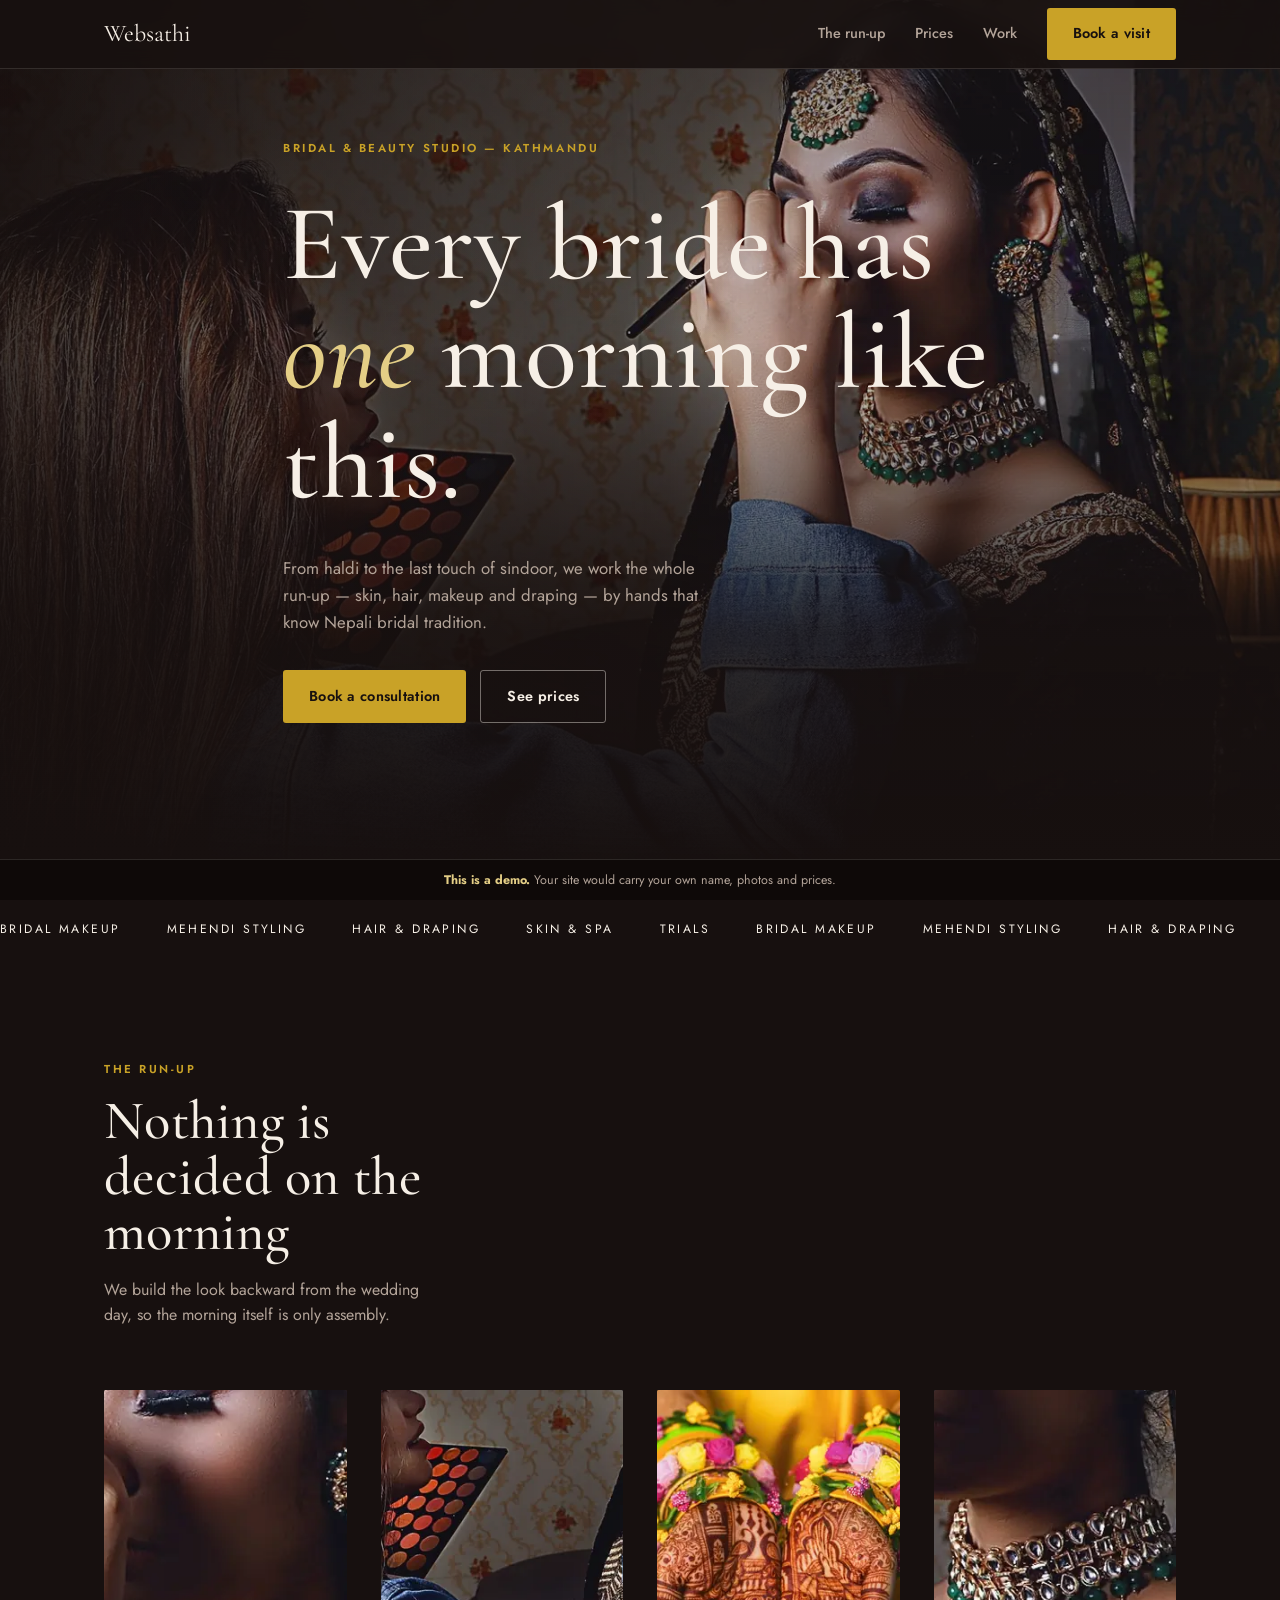
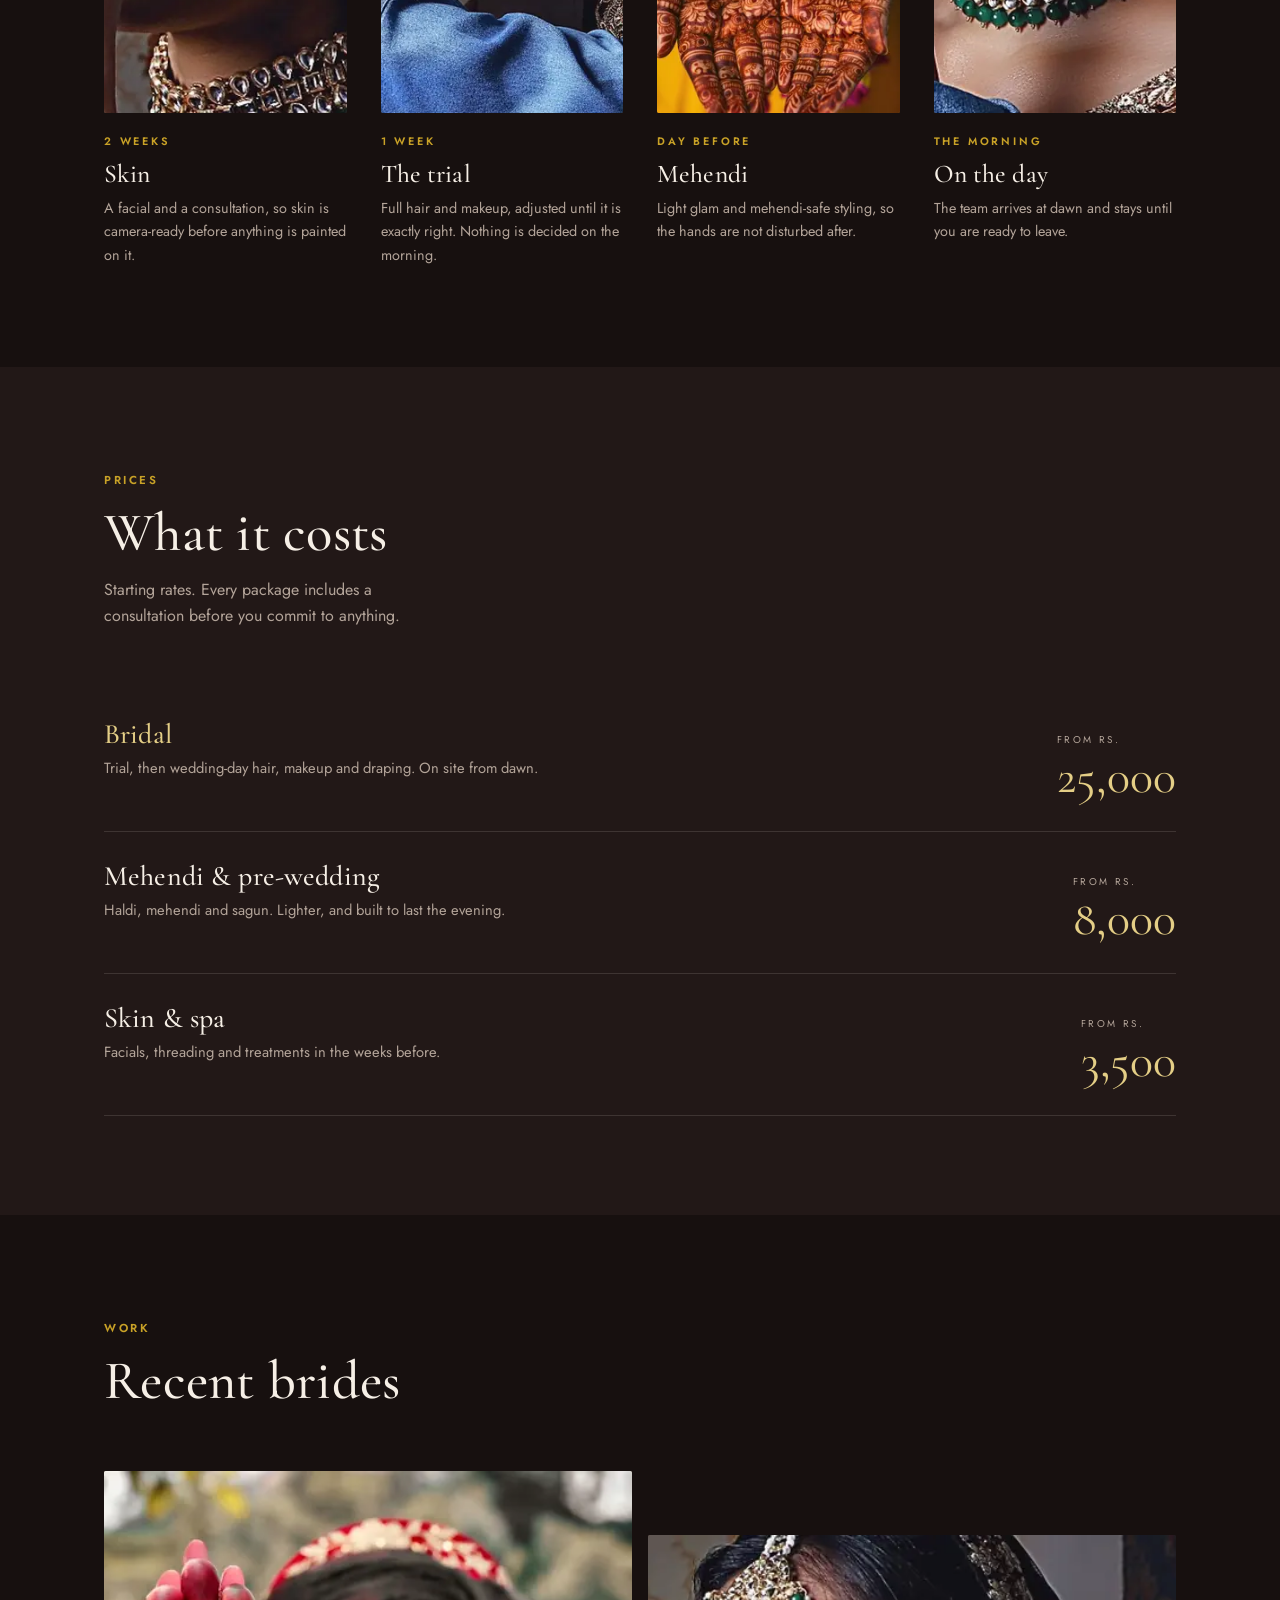
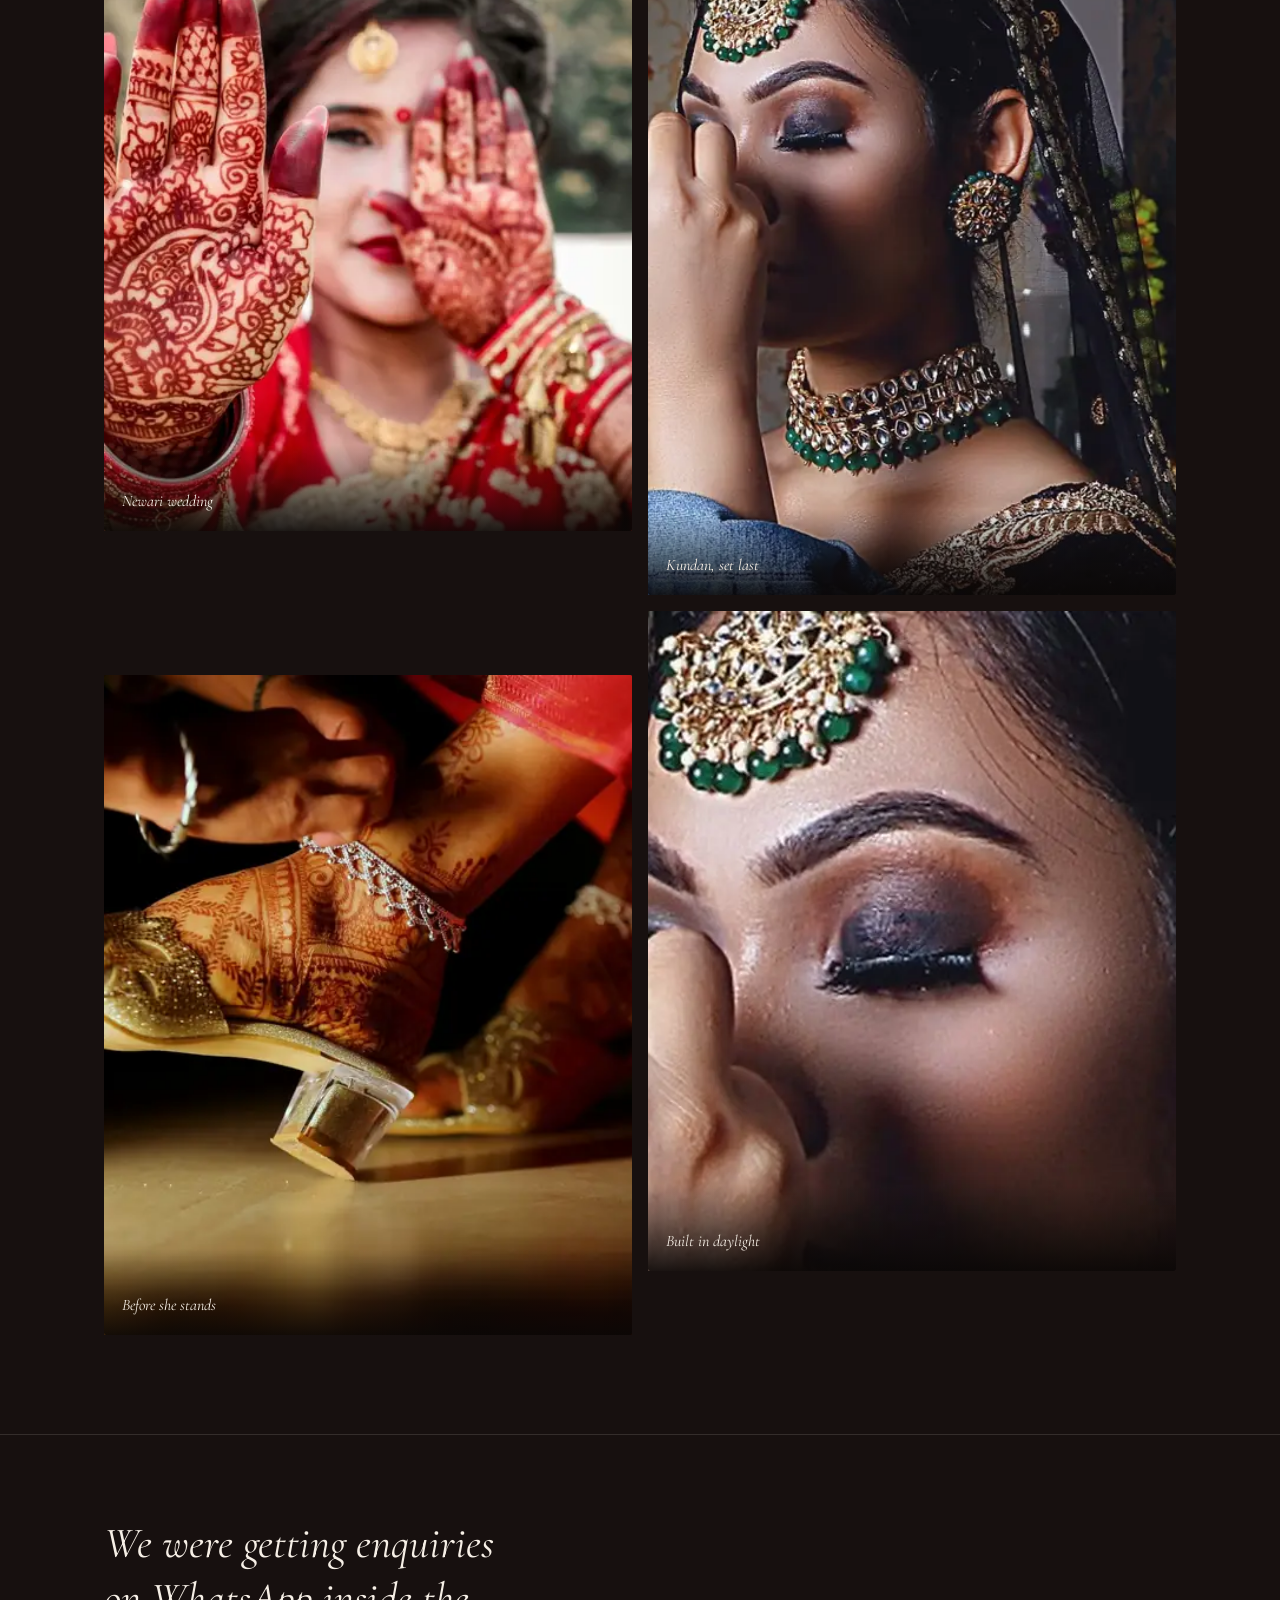
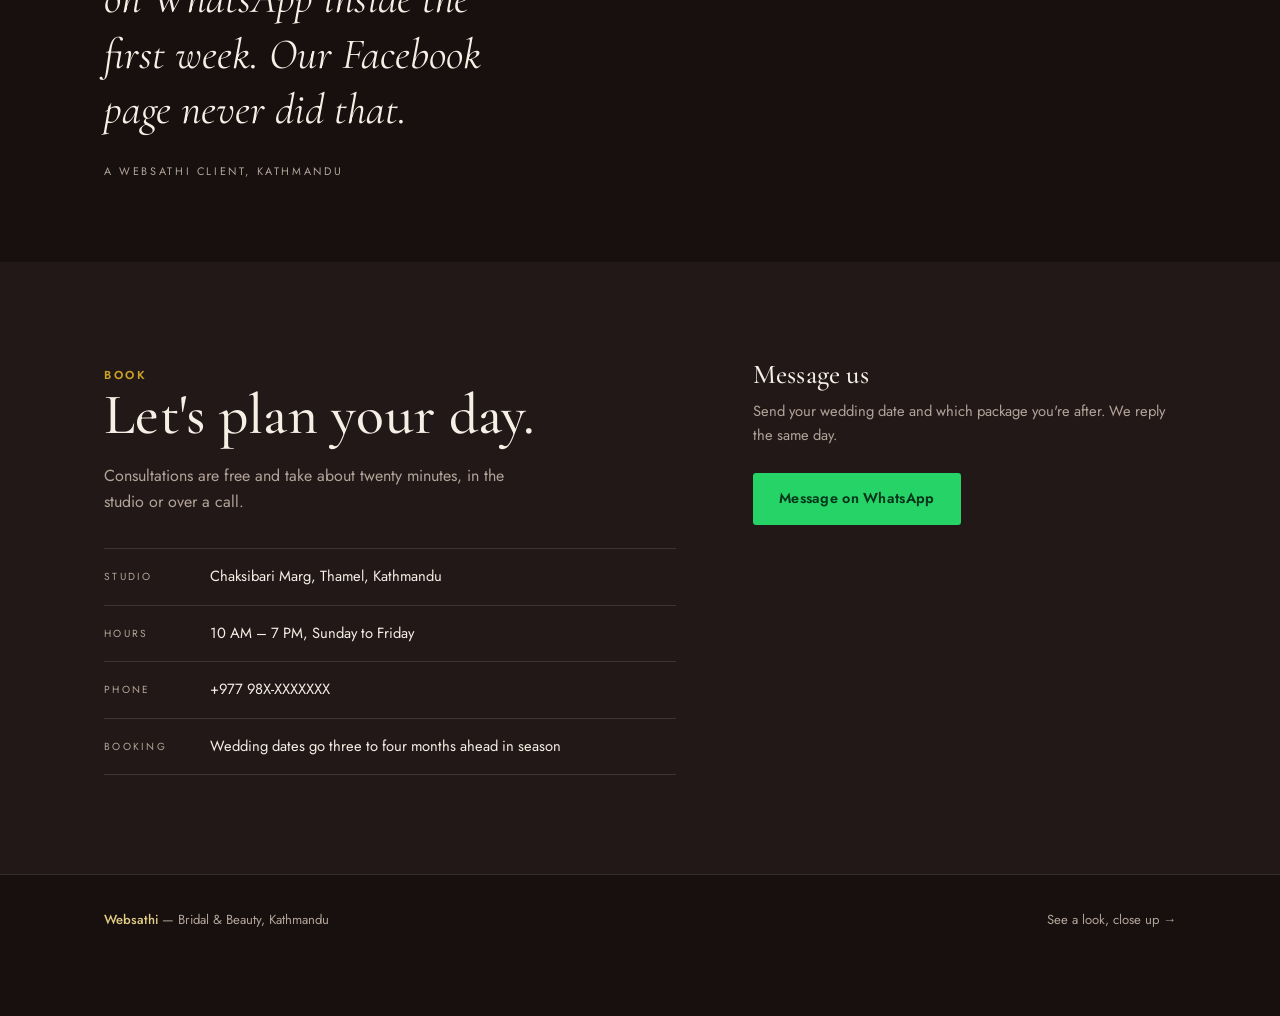
==== commit 235a783d: "Fix six findings from an audit of everything shipped so far The dental arc closed cleanly, so this i" ====
--- a/index.html
+++ b/index.html
@@ -1,7 +1,14 @@
 <!DOCTYPE html>
-<html lang="en">
+<html lang="en" class="no-js">
 <head>
 <meta charset="UTF-8">
+<script>/* Photographs must not depend on a script. Two ways they can:
+   JS off entirely — the class below stays and the stylesheet shows them;
+   or websathi.js alone fails to run, which the class cannot see, so the
+   load handler reveals anything it never got round to marking. */
+document.documentElement.classList.remove('no-js');
+addEventListener('load',function(){if(window.__wsReady)return;
+document.querySelectorAll('.ph img').forEach(function(i){i.classList.add('is-loaded')})});</script>
 <meta name="viewport" content="width=device-width, initial-scale=1.0">
 <title>Websathi — Bridal &amp; Beauty, Kathmandu</title>
 <meta name="description" content="Bridal makeup, hair and skin prep in Kathmandu. Book a free consultation on WhatsApp.">
@@ -22,7 +29,7 @@
 <link rel="preconnect" href="https://fonts.googleapis.com">
 <link rel="preconnect" href="https://fonts.gstatic.com" crossorigin>
 <link href="https://fonts.googleapis.com/css2?family=Cormorant+Garamond:ital,wght@0,400;0,500;0,600;1,400;1,500&family=Jost:wght@300;400;500;600&display=swap" rel="stylesheet">
-<link rel="stylesheet" href="assets/websathi.css?v=8ab105ce">
+<link rel="stylesheet" href="assets/websathi.css?v=b79a6d49">
 <style>
   :root{
     /* Warm near-black, not neutral. Gold and red silk go flat on cream and
@@ -39,6 +46,11 @@
     --ink-soft:#B3A499;          /* 7.4:1 on --surface */
     --hairline:rgba(246,239,230,.13);
     --hairline-strong:rgba(246,239,230,.42);
+    /* The demo banner keeps this site's own near-black rather than
+       inverting to cream, where the gold went to 1.37:1. */
+    --banner-bg:#0E0908;       /* under --surface, not inverted from it */
+    --banner-ink:#B3A499;      /* 8.19:1 */
+    --banner-accent:#E4CE86;   /* 12.69:1 */
   }
   body{background:var(--surface);color:var(--ink);font-family:'Jost',sans-serif;}
   h1,h2,h3{font-family:'Cormorant Garamond',serif;font-weight:500;letter-spacing:.005em;line-height:1.02;}
@@ -388,6 +400,6 @@
   <strong>This is a demo.</strong> Your site would carry your own name, photos and prices.
 </div>
 
-<script src="assets/websathi.js?v=97309f32" defer></script>
+<script src="assets/websathi.js?v=8cb24769" defer></script>
 </body>
 </html>
--- a/assets/websathi.css
+++ b/assets/websathi.css
@@ -157,13 +157,31 @@
 .js-reveal [data-reveal].is-in{opacity:1;transform:none;}
 
 /* --- demo banner ------------------------------------------------------ */
+/* The banner is a statement about the page rather than part of it, so it
+   names its own three colours instead of inverting --ink/--surface.
+
+   Inverting only ever produced a readable bar on the light-surfaced sites.
+   Where --surface is dark, --ink IS the near-white text colour, so the bar
+   came out cream — and --accent-soft, a gold picked to glow on near-black,
+   landed on that cream at 1.37:1. The words that disappeared were the ones
+   that matter most: "This is a demo." The barbershop had already noticed and
+   patched around it locally; the bridal site, which is the URL in every
+   outreach message, had not.
+
+   The fallbacks are a dark bar that stays legible on any palette, so a site
+   that never sets these is merely off-tone instead of unreadable. */
 .demo-banner{
   position:fixed;bottom:0;left:0;right:0;z-index:60;
-  background:var(--ink);color:var(--surface);
+  background:var(--banner-bg,#0D0B0A);
+  color:var(--banner-ink,#CFC7BE);
+  /* On a dark site the bar and the page are within 1.05:1 of each other, so
+     the fill cannot separate them — this line does. On a light site the
+     luminance already separates them and the line is simply invisible. */
+  border-top:1px solid var(--hairline);
   padding:11px 20px;text-align:center;
   font-size:.78rem;line-height:1.45;
 }
-.demo-banner strong{color:var(--accent-soft);}
+.demo-banner strong{color:var(--banner-accent,#E8C87E);}
 body{padding-bottom:52px;} /* keep the banner off the footer */
 @media(max-width:520px){body{padding-bottom:66px;}}
 
@@ -182,8 +200,9 @@
      including the opacity transitions this block exists to keep, so reduced
      motion was silently getting no bridge at all on images and reveals —
      the exact defect that was fixed for everyone else. Movement is named
-     and stopped individually instead. */
-  .hero-ring{animation:none;}
+     and stopped individually instead — which is every rule in this block.
+     (`.hero-ring` was named here too, and no page has carried that element
+     for some time; a dead selector reads as coverage that does not exist.) */
 }
 
 /* --- photography ------------------------------------------------------ */
@@ -202,7 +221,13 @@
   transition:opacity 500ms var(--ease-out);
 }
 .ph img.is-loaded{opacity:1;}
-/* Without JS the image simply shows; the blur-up is an enhancement, not a gate. */
+/* Without JS the image simply shows; the blur-up is an enhancement, not a gate.
+   This rule existed for a long time without ever firing: nothing set `no-js`,
+   so the hidden state above was applied by CSS alone and every photograph on
+   every page depended on a script to become visible at all. Each page now
+   ships `<html class="no-js">` and drops it from an inline script in the head,
+   which runs before first paint — so a blocked or 404'd websathi.js costs the
+   fade, not the photograph. Same rule the reveal block states two blocks up. */
 .no-js .ph img{opacity:1;}
 
 @media (prefers-reduced-motion:reduce){
